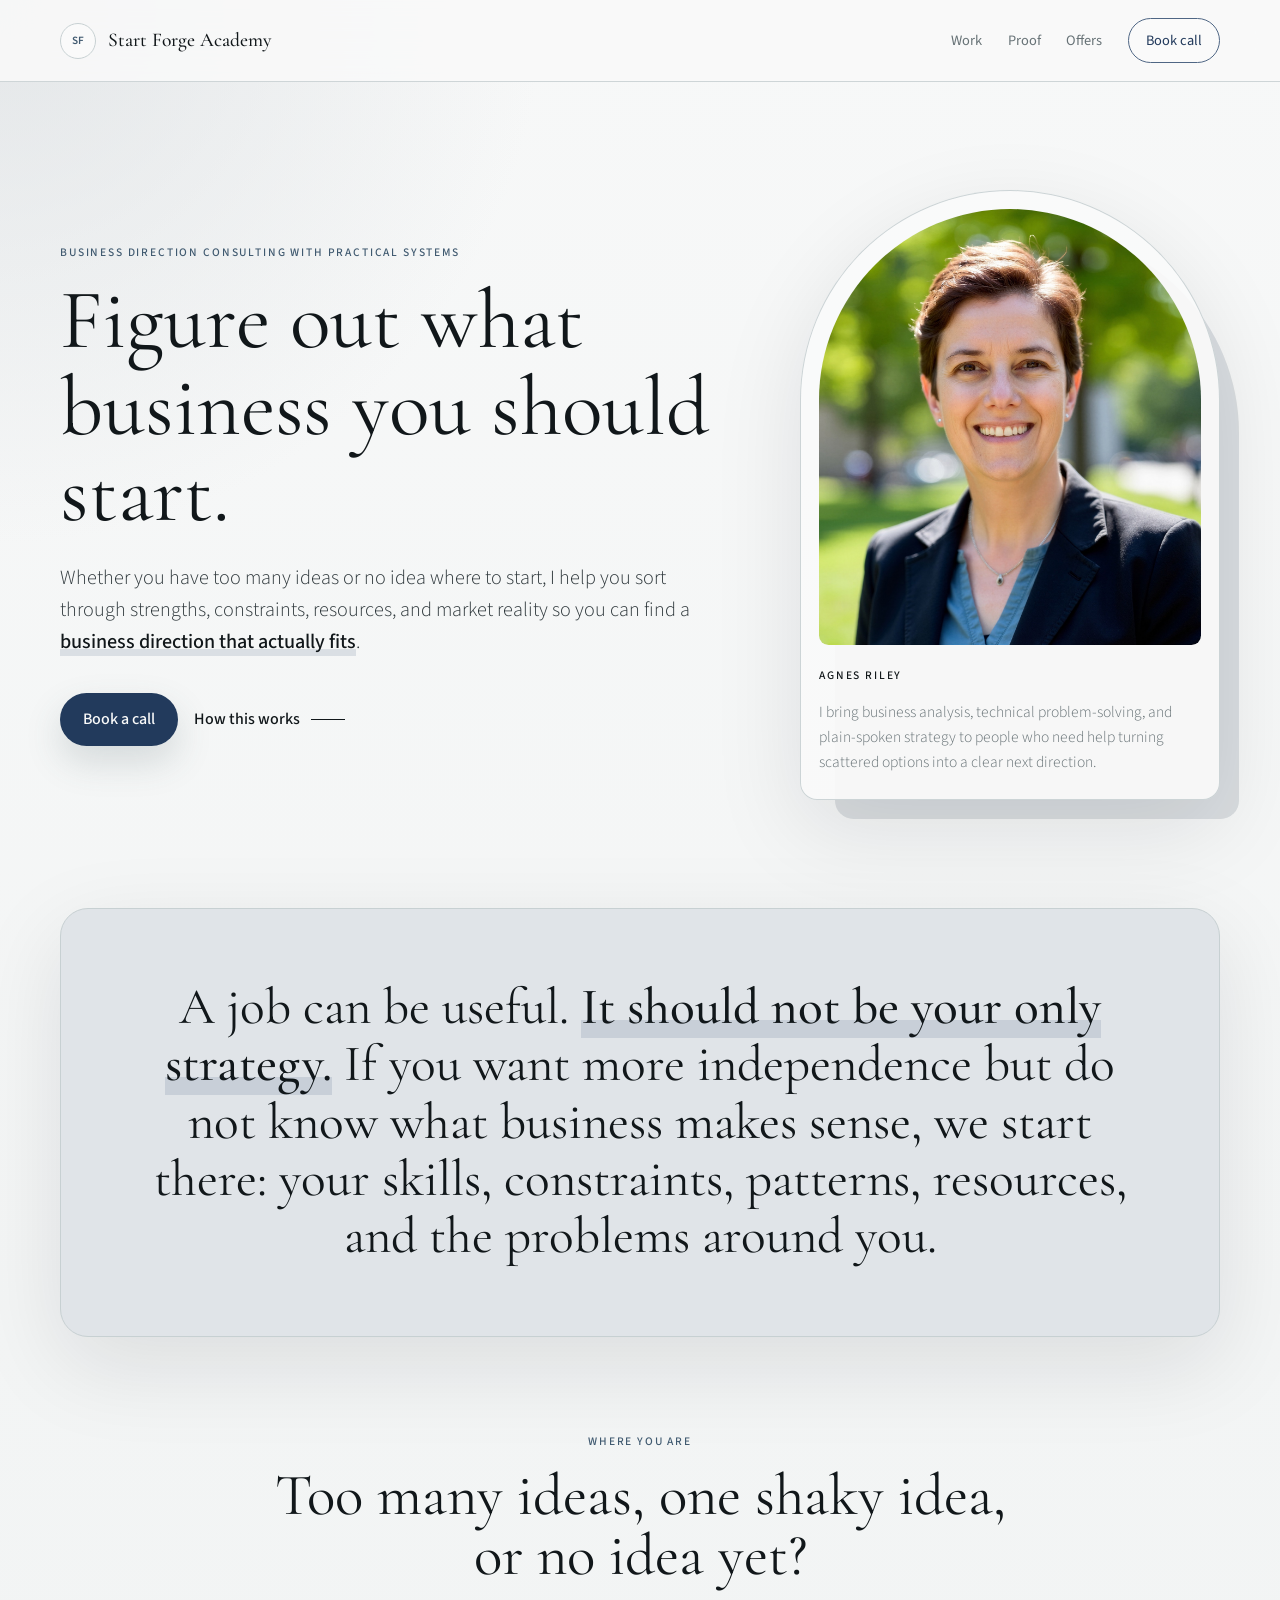
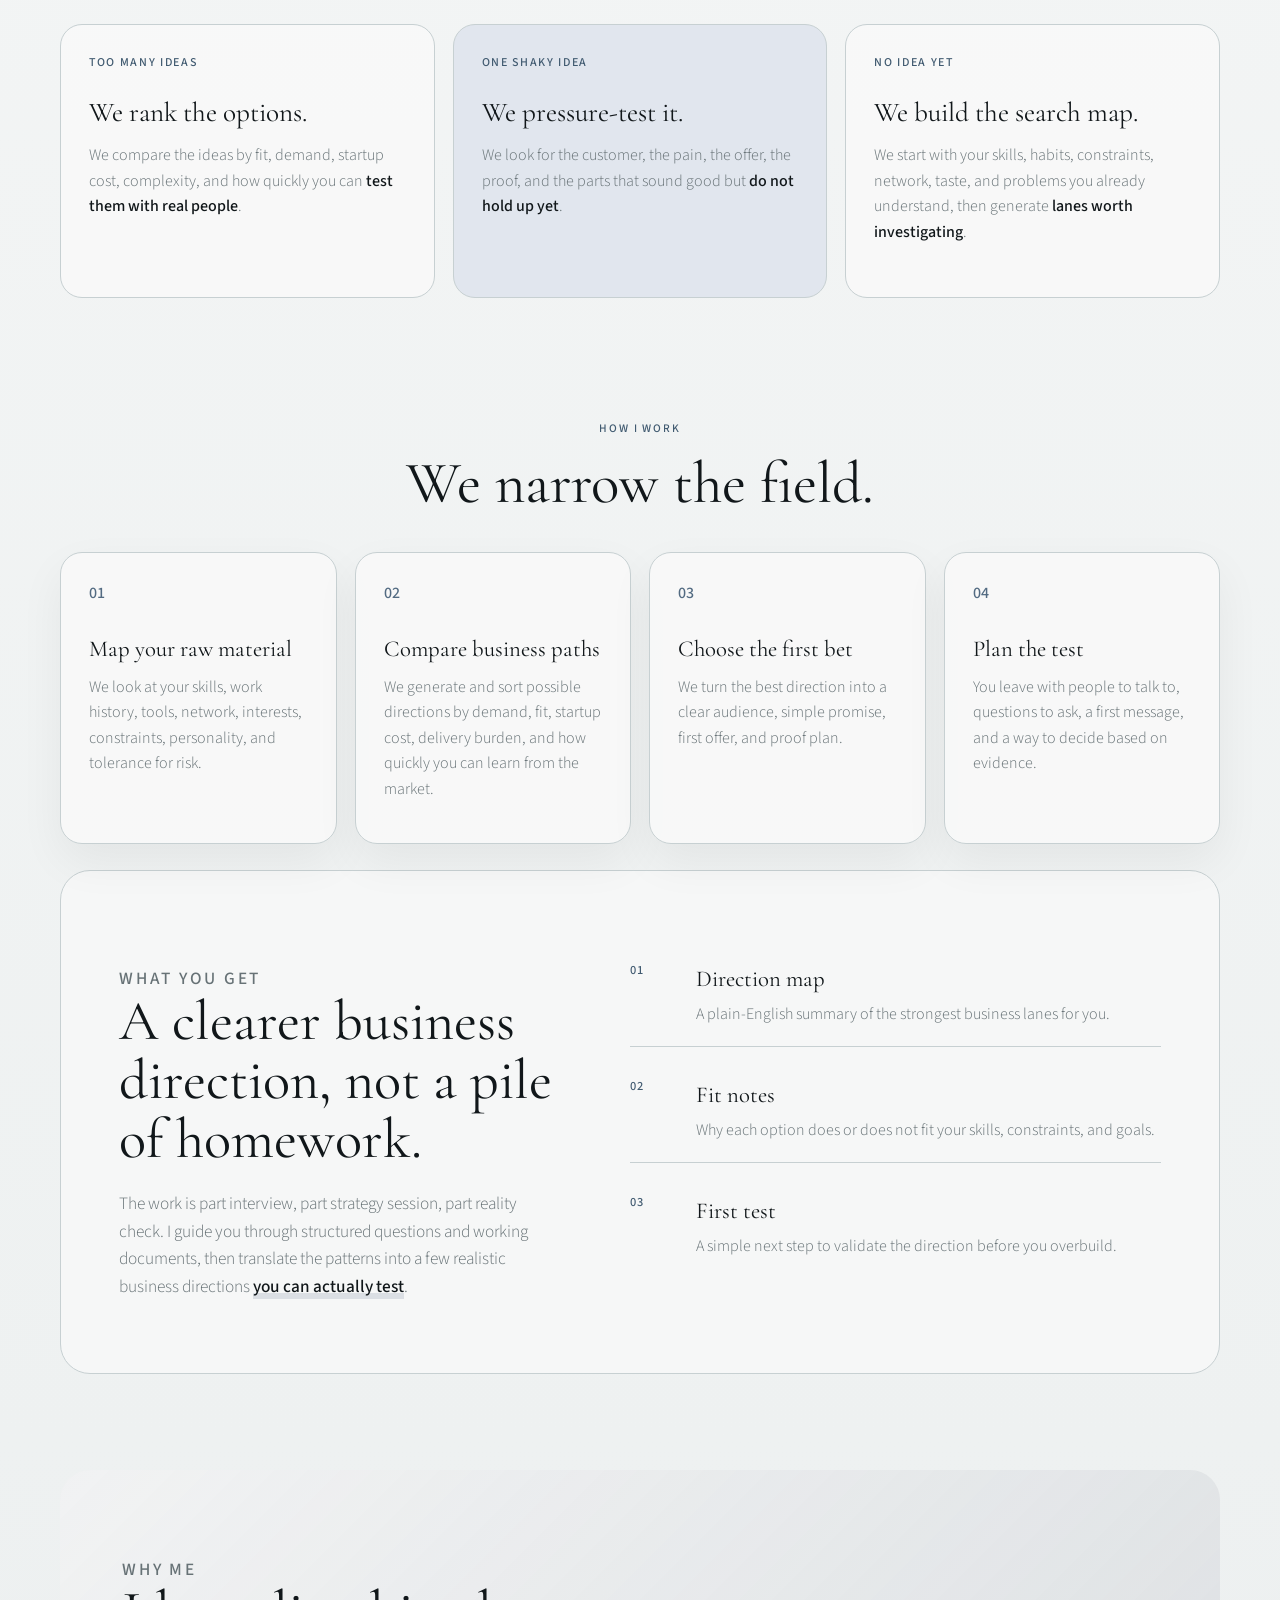
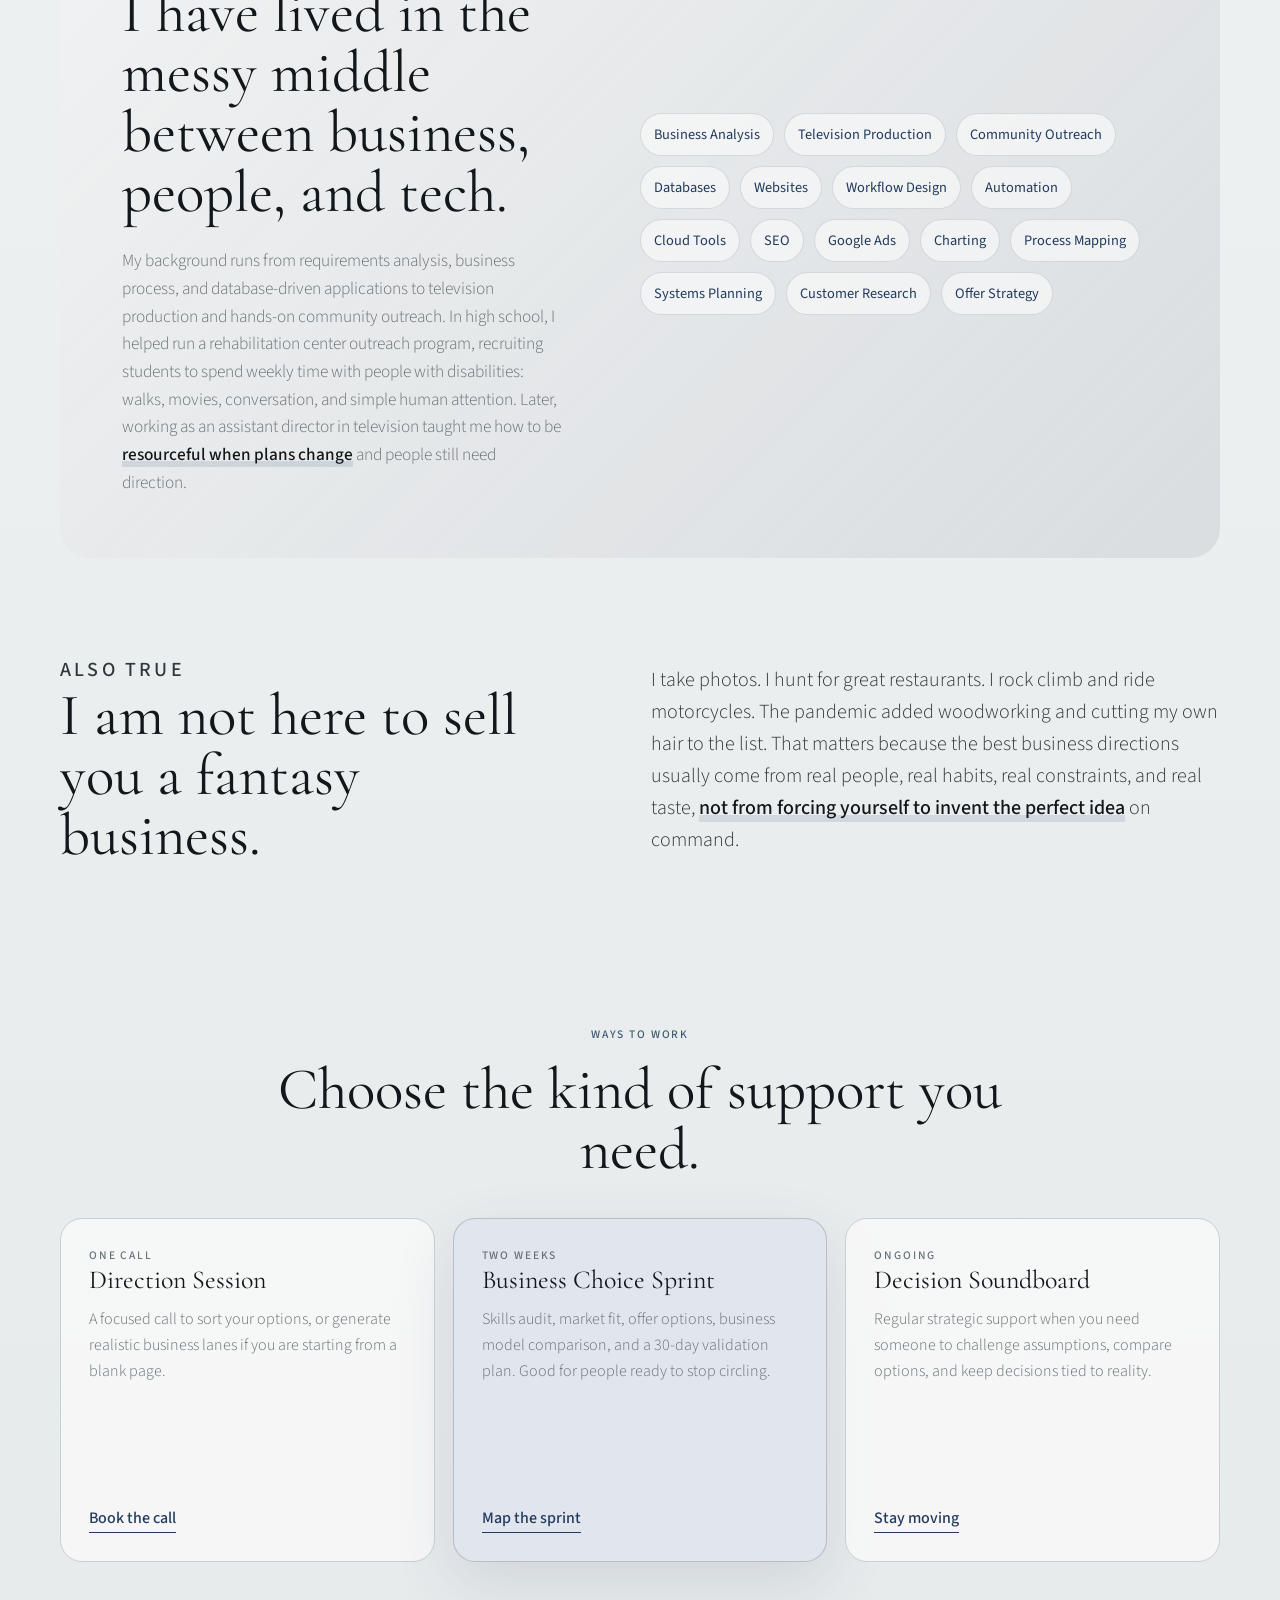
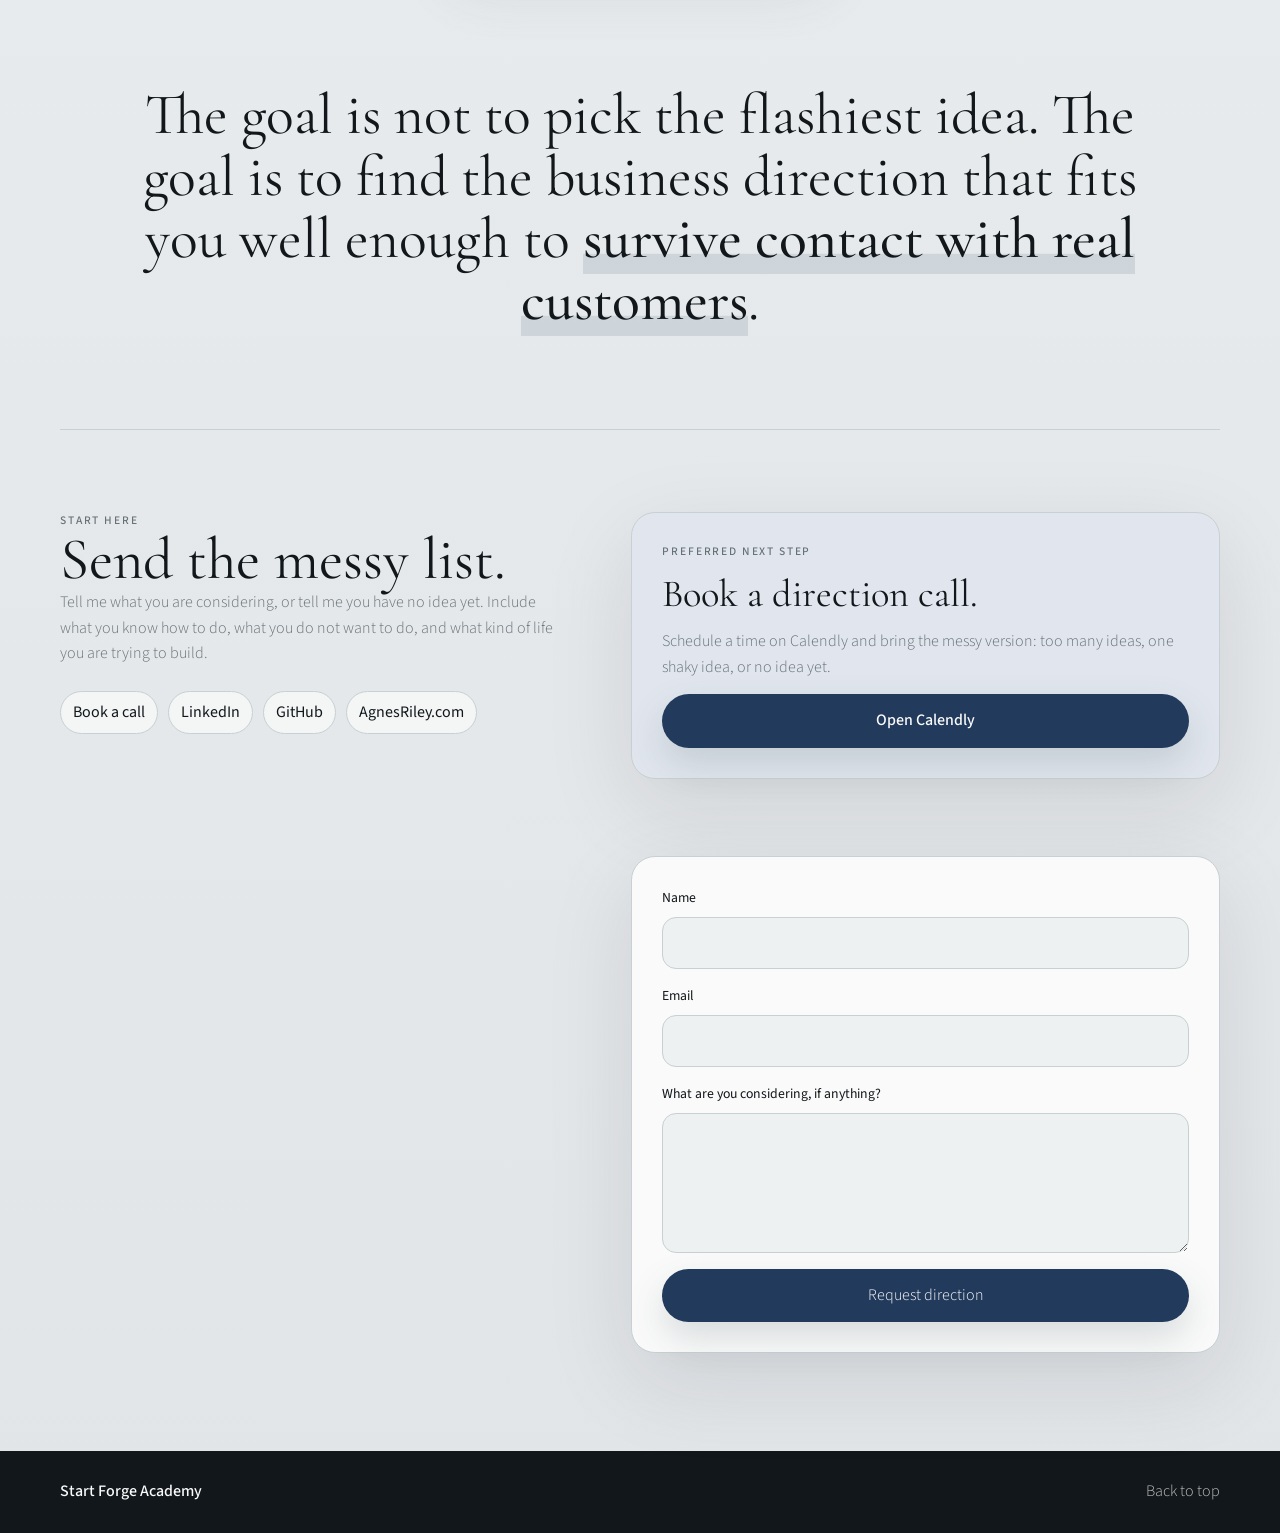
==== index.html @ 7d470a31 "fix: add marketing skill tags" ====
<!doctype html>
<html lang="en">
  <head>
    <meta charset="utf-8">
    <meta name="viewport" content="width=device-width, initial-scale=1">
    <title>Start Forge Academy | Business Direction Consulting</title>
    <meta
      name="description"
      content="Start Forge Academy helps people find or choose a business direction using their skills, resources, personality, and market reality."
    >
    <link rel="preconnect" href="https://fonts.googleapis.com">
    <link rel="preconnect" href="https://fonts.gstatic.com" crossorigin>
    <link
      href="https://fonts.googleapis.com/css2?family=Cormorant+Garamond:wght@400;500&family=Source+Sans+3:wght@300;400;500;600&display=swap"
      rel="stylesheet"
    >
    <link rel="preload" href="assets/agnes-riley.jpg" as="image">
    <link rel="stylesheet" href="styles.css">
  </head>
  <body>
    <header class="site-header" aria-label="Primary navigation">
      <a class="brand" href="#top" aria-label="Start Forge Academy home">
        <span class="brand-mark" aria-hidden="true">SF</span>
        <span>Start Forge Academy</span>
      </a>
      <nav class="nav-links" aria-label="Main">
        <a href="#work">Work</a>
        <a href="#proof">Proof</a>
        <a href="#offers">Offers</a>
        <a class="nav-cta" href="https://calendly.com/agnesriley" target="_blank" rel="noopener">Book call</a>
      </nav>
    </header>

    <main id="top">
      <section class="hero" aria-labelledby="hero-title">
        <div class="hero-copy">
          <p class="eyebrow">Business direction consulting with practical systems</p>
          <h1 id="hero-title">Figure out what business you should start.</h1>
          <p class="lede">
            Whether you have too many ideas or no idea where to start, I help you sort through
            strengths, constraints, resources, and market reality so you can find a
            <strong>business direction that actually fits</strong>.
          </p>
          <div class="hero-actions" aria-label="Primary actions">
            <a class="button button-primary" href="https://calendly.com/agnesriley" target="_blank" rel="noopener">Book a call</a>
            <a class="text-action" href="#work">How this works</a>
          </div>
        </div>

        <aside class="profile-card" aria-label="About Agnes Riley">
          <img src="assets/agnes-riley.jpg" alt="Agnes Riley">
          <p class="profile-label">Agnes Riley</p>
          <p>
            I bring business analysis, technical problem-solving, and plain-spoken strategy to
            people who need help turning scattered options into a clear next direction.
          </p>
        </aside>
      </section>

      <section class="note-panel" aria-label="Point of view">
        <p>
          A job can be useful. <strong>It should not be your only strategy.</strong> If you want
          more independence but do not know what business makes sense, we start there: your skills,
          constraints, patterns, resources, and the problems around you.
        </p>
      </section>

      <section class="paths" aria-labelledby="paths-title">
        <div class="section-heading">
          <p class="section-kicker">Where you are</p>
          <h2 id="paths-title">Too many ideas, one shaky idea, or no idea yet?</h2>
        </div>
        <div class="path-grid">
          <article>
            <p class="path-label">Too many ideas</p>
            <h3>We rank the options.</h3>
            <p>
              We compare the ideas by fit, demand, startup cost, complexity, and how quickly you
              can <strong>test them with real people</strong>.
            </p>
          </article>
          <article>
            <p class="path-label">One shaky idea</p>
            <h3>We pressure-test it.</h3>
            <p>
              We look for the customer, the pain, the offer, the proof, and the parts that sound
              good but <strong>do not hold up yet</strong>.
            </p>
          </article>
          <article>
            <p class="path-label">No idea yet</p>
            <h3>We build the search map.</h3>
            <p>
              We start with your skills, habits, constraints, network, taste, and problems you
              already understand, then generate <strong>lanes worth investigating</strong>.
            </p>
          </article>
        </div>
      </section>

      <section class="work" id="work" aria-labelledby="work-title">
        <div class="section-heading">
          <p class="section-kicker">How I work</p>
          <h2 id="work-title">We narrow the field.</h2>
        </div>
        <div class="work-grid">
          <article>
            <span>01</span>
            <h3>Map your raw material</h3>
            <p>
              We look at your skills, work history, tools, network, interests, constraints,
              personality, and tolerance for risk.
            </p>
          </article>
          <article>
            <span>02</span>
            <h3>Compare business paths</h3>
            <p>
              We generate and sort possible directions by demand, fit, startup cost, delivery
              burden, and how quickly you can learn from the market.
            </p>
          </article>
          <article>
            <span>03</span>
            <h3>Choose the first bet</h3>
            <p>
              We turn the best direction into a clear audience, simple promise, first offer, and
              proof plan.
            </p>
          </article>
          <article>
            <span>04</span>
            <h3>Plan the test</h3>
            <p>
              You leave with people to talk to, questions to ask, a first message, and a way to
              decide based on evidence.
            </p>
          </article>
        </div>
      </section>

      <section class="process" aria-labelledby="process-title">
        <div class="process-copy">
          <p class="section-kicker">What you get</p>
          <h2 id="process-title">A clearer business direction, not a pile of homework.</h2>
          <p>
            The work is part interview, part strategy session, part reality check. I guide you
            through structured questions and working documents, then translate the patterns into a
            few realistic business directions <strong>you can actually test</strong>.
          </p>
        </div>
        <div class="process-list" aria-label="Client deliverables">
          <article>
            <span>01</span>
            <h3>Direction map</h3>
            <p>A plain-English summary of the strongest business lanes for you.</p>
          </article>
          <article>
            <span>02</span>
            <h3>Fit notes</h3>
            <p>Why each option does or does not fit your skills, constraints, and goals.</p>
          </article>
          <article>
            <span>03</span>
            <h3>First test</h3>
            <p>A simple next step to validate the direction before you overbuild.</p>
          </article>
        </div>
      </section>

      <section class="proof" id="proof" aria-labelledby="proof-title">
        <div class="proof-copy">
          <p class="section-kicker">Why me</p>
          <h2 id="proof-title">I have lived in the messy middle between business, people, and tech.</h2>
          <p>
            My background runs from requirements analysis, business process, and database-driven
            applications to television production and hands-on community outreach. In high school,
            I helped run a rehabilitation center outreach program, recruiting students to spend
            weekly time with people with disabilities: walks, movies, conversation, and simple
            human attention. Later, working as an assistant director in television taught me how
            to be <strong>resourceful when plans change</strong> and people still need direction.
          </p>
        </div>
        <div class="toolbox" aria-label="Technical background">
          <span>Business Analysis</span>
          <span>Television Production</span>
          <span>Community Outreach</span>
          <span>Databases</span>
          <span>Websites</span>
          <span>Workflow Design</span>
          <span>Automation</span>
          <span>Cloud Tools</span>
          <span>SEO</span>
          <span>Google Ads</span>
          <span>Charting</span>
          <span>Process Mapping</span>
          <span>Systems Planning</span>
          <span>Customer Research</span>
          <span>Offer Strategy</span>
        </div>
      </section>

      <section class="personal-band" aria-label="Personal details">
        <div>
          <p class="section-kicker">Also true</p>
          <h2>I am not here to sell you a fantasy business.</h2>
        </div>
        <p>
          I take photos. I hunt for great restaurants. I rock climb and ride motorcycles. The
          pandemic added woodworking and cutting my own hair to the list. That matters because the
          best business directions usually come from real people, real habits, real constraints,
          and real taste, <strong>not from forcing yourself to invent the perfect idea</strong> on
          command.
        </p>
      </section>

      <section class="offers" id="offers" aria-labelledby="offers-title">
        <div class="section-heading">
          <p class="section-kicker">Ways to work</p>
          <h2 id="offers-title">Choose the kind of support you need.</h2>
        </div>
        <div class="offer-grid">
          <article class="offer-card">
            <p class="offer-label">One call</p>
            <h3>Direction Session</h3>
            <p>
              A focused call to sort your options, or generate realistic business lanes if you are
              starting from a blank page.
            </p>
            <a href="https://calendly.com/agnesriley" target="_blank" rel="noopener">Book the call</a>
          </article>
          <article class="offer-card featured-offer">
            <p class="offer-label">Two weeks</p>
            <h3>Business Choice Sprint</h3>
            <p>
              Skills audit, market fit, offer options, business model comparison, and a 30-day
              validation plan. Good for people ready to stop circling.
            </p>
            <a href="https://calendly.com/agnesriley" target="_blank" rel="noopener">Map the sprint</a>
          </article>
          <article class="offer-card">
            <p class="offer-label">Ongoing</p>
            <h3>Decision Soundboard</h3>
            <p>
              Regular strategic support when you need someone to challenge assumptions, compare
              options, and keep decisions tied to reality.
            </p>
            <a href="https://calendly.com/agnesriley" target="_blank" rel="noopener">Stay moving</a>
          </article>
        </div>
      </section>

      <section class="quote-panel" aria-label="Brand statement">
        <p>
          The goal is not to pick the flashiest idea. The goal is to find the business direction
          that fits you well enough to <strong>survive contact with real customers</strong>.
        </p>
      </section>

      <section class="contact" id="contact" aria-labelledby="contact-title">
        <div class="contact-copy">
          <p class="section-kicker">Start here</p>
          <h2 id="contact-title">Send the messy list.</h2>
          <p>
            Tell me what you are considering, or tell me you have no idea yet. Include what you
            know how to do, what you do not want to do, and what kind of life you are trying to
            build.
          </p>
          <div class="social-links" aria-label="Agnes Riley links">
            <a href="https://calendly.com/agnesriley" target="_blank" rel="noopener">Book a call</a>
            <a href="https://www.linkedin.com/in/agnesriley/">LinkedIn</a>
            <a href="https://github.com/ariley">GitHub</a>
            <a href="https://agnesriley.com/">AgnesRiley.com</a>
          </div>
        </div>
        <div class="booking-panel">
          <p class="booking-label">Preferred next step</p>
          <h3>Book a direction call.</h3>
          <p>
            Schedule a time on Calendly and bring the messy version: too many ideas, one shaky
            idea, or no idea yet.
          </p>
          <a class="button button-primary" href="https://calendly.com/agnesriley" target="_blank" rel="noopener">
            Open Calendly
          </a>
        </div>
        <form class="contact-form" action="mailto:hello@example.com" method="post" enctype="text/plain">
          <label>
            Name
            <input name="name" autocomplete="name" required>
          </label>
          <label>
            Email
            <input name="email" type="email" autocomplete="email" required>
          </label>
          <label>
            What are you considering, if anything?
            <textarea name="idea" rows="5" required></textarea>
          </label>
          <button class="button button-primary" type="submit">Request direction</button>
        </form>
      </section>
    </main>

    <footer class="site-footer">
      <p>Start Forge Academy</p>
      <a href="#top">Back to top</a>
    </footer>
  </body>
</html>
---- styles.css ----
:root {
  --ink: #11171a;
  --text: #2f383c;
  --muted: #677276;
  --paper: #eef1f1;
  --paper-deep: #d9dde0;
  --white: #fafafa;
  --line: #c7d0d2;
  --accent: #4f6684;
  --accent-dark: #223a5c;
  --rose: #536b82;
  --clay: #405a70;
  --sand: #e3e5e7;
  --max: 1160px;
  --shadow: 0 28px 90px rgba(17, 23, 26, 0.1);
}

* {
  box-sizing: border-box;
}

html {
  scroll-behavior: smooth;
}

body {
  margin: 0;
  color: var(--text);
  background:
    radial-gradient(circle at top left, rgba(217, 221, 224, 0.65), transparent 34rem),
    linear-gradient(180deg, #f7f8f8 0%, var(--paper) 48%, #e2e5e8 100%);
  font-family:
    "Source Sans 3", ui-sans-serif, system-ui, -apple-system, BlinkMacSystemFont, "Segoe UI",
    sans-serif;
  font-weight: 300;
  line-height: 1.6;
}

img {
  display: block;
  max-width: 100%;
}

a {
  color: inherit;
  text-decoration: none;
}

strong {
  color: var(--ink);
  font-weight: 500;
}

.lede strong,
.note-panel strong,
.quote-panel strong,
.process-copy strong,
.proof-copy strong,
.personal-band strong,
.contact-copy strong {
  box-shadow: inset 0 -0.35em 0 rgba(79, 102, 132, 0.16);
}

.site-header {
  position: sticky;
  z-index: 20;
  top: 0;
  display: flex;
  align-items: center;
  justify-content: space-between;
  gap: 24px;
  padding: 18px max(22px, calc((100vw - var(--max)) / 2));
  border-bottom: 1px solid rgba(199, 208, 210, 0.86);
  background: rgba(250, 250, 250, 0.86);
  backdrop-filter: blur(18px);
}

.brand,
.nav-links {
  display: flex;
  align-items: center;
}

.brand {
  gap: 12px;
  color: var(--ink);
  font-family: "Cormorant Garamond", Georgia, "Times New Roman", serif;
  font-size: 1.22rem;
  font-weight: 500;
  letter-spacing: 0;
  white-space: nowrap;
}

.brand-mark {
  display: inline-grid;
  width: 36px;
  height: 36px;
  place-items: center;
  border: 1px solid var(--line);
  border-radius: 50%;
  background: var(--white);
  color: var(--clay);
  font-family: "Source Sans 3", ui-sans-serif, system-ui, sans-serif;
  font-size: 0.7rem;
  font-weight: 600;
}

.nav-links {
  gap: clamp(14px, 2vw, 30px);
  color: var(--muted);
  font-size: 0.9rem;
  font-weight: 400;
}

.nav-links a:hover,
.nav-links a:focus-visible {
  color: var(--ink);
}

.nav-cta {
  min-width: 78px;
  padding: 10px 17px;
  border: 1px solid var(--accent);
  border-radius: 999px;
  color: var(--accent-dark);
  background: rgba(250, 250, 250, 0.78);
  text-align: center;
}

.hero,
.note-panel,
.paths,
.work,
.process,
.proof,
.personal-band,
.offers,
.quote-panel,
.contact {
  width: min(var(--max), calc(100% - 40px));
  margin-inline: auto;
}

.hero {
  display: grid;
  grid-template-columns: minmax(0, 1fr) minmax(300px, 420px);
  gap: clamp(40px, 7vw, 98px);
  align-items: center;
  min-height: calc(100svh - 74px);
  padding: clamp(56px, 7vw, 92px) 0;
}

.eyebrow,
.section-kicker,
.offer-label,
.profile-label {
  margin: 0 0 15px;
  color: var(--clay);
  font-size: 0.72rem;
  font-weight: 500;
  letter-spacing: 0.16em;
  text-transform: uppercase;
}

.hero h1,
.section-heading h2,
.proof-copy h2,
.personal-band h2,
.contact-copy h2 {
  margin: 0;
  color: var(--ink);
  font-family: "Cormorant Garamond", Georgia, "Times New Roman", serif;
  font-weight: 400;
  letter-spacing: 0;
  line-height: 1.02;
}

.hero h1 {
  max-width: 780px;
  font-size: clamp(3.4rem, 6.6vw, 6.45rem);
}

.lede {
  max-width: 660px;
  margin: 26px 0 0;
  color: var(--text);
  font-size: clamp(1.08rem, 1.65vw, 1.26rem);
}

.hero-actions {
  display: flex;
  flex-wrap: wrap;
  gap: 16px;
  align-items: center;
  margin-top: 34px;
}

.button {
  display: inline-flex;
  min-height: 50px;
  align-items: center;
  justify-content: center;
  border: 1px solid transparent;
  border-radius: 999px;
  padding: 13px 22px;
  font-weight: 500;
  text-align: center;
  transition:
    transform 150ms ease,
    background 150ms ease,
    border-color 150ms ease;
}

.button:hover,
.button:focus-visible {
  transform: translateY(-2px);
}

.button-primary {
  color: var(--white);
  background: var(--accent-dark);
  box-shadow: 0 16px 36px rgba(68, 88, 93, 0.18);
}

.button-primary:hover,
.button-primary:focus-visible {
  background: #192f4d;
}

.text-action {
  display: inline-flex;
  align-items: center;
  gap: 11px;
  color: var(--ink);
  font-weight: 500;
}

.text-action::after {
  width: 34px;
  height: 1px;
  background: currentColor;
  content: "";
  transition: width 150ms ease;
}

.text-action:hover::after,
.text-action:focus-visible::after {
  width: 46px;
}

.profile-card {
  position: relative;
  padding: 18px 18px 24px;
  border: 1px solid rgba(199, 208, 210, 0.9);
  border-radius: 220px 220px 18px 18px;
  background: rgba(250, 250, 250, 0.9);
  box-shadow: var(--shadow);
}

.profile-card::before {
  position: absolute;
  z-index: -1;
  content: "";
  inset: 40px -20px -20px 34px;
  border-radius: 220px 220px 20px 20px;
  background: var(--paper-deep);
}

.profile-card img {
  width: 100%;
  aspect-ratio: 1 / 1.14;
  border-radius: 200px 200px 10px 10px;
  object-fit: cover;
}

.profile-card p:last-child {
  margin: 0;
  color: var(--muted);
  font-size: 0.97rem;
}

.profile-label {
  margin-top: 22px;
  color: var(--ink);
}

.note-panel {
  padding: clamp(34px, 6vw, 70px);
  border: 1px solid var(--line);
  border-radius: 28px;
  background: #e0e4e8;
  box-shadow: var(--shadow);
}

.note-panel p {
  max-width: 980px;
  margin: 0 auto;
  color: var(--ink);
  font-family: "Cormorant Garamond", Georgia, "Times New Roman", serif;
  font-size: clamp(1.75rem, 4vw, 3.45rem);
  font-weight: 400;
  line-height: 1.12;
  text-align: center;
}

.paths,
.work,
.offers {
  padding: 96px 0 26px;
}

.section-heading {
  max-width: 740px;
  margin: 0 auto 38px;
  text-align: center;
}

.section-heading h2,
.proof-copy h2,
.personal-band h2,
.contact-copy h2 {
  font-size: clamp(2.25rem, 4.6vw, 4.15rem);
}

.path-grid,
.work-grid,
.offer-grid {
  display: grid;
  gap: 18px;
}

.path-grid {
  grid-template-columns: repeat(3, 1fr);
}

.work-grid {
  grid-template-columns: repeat(4, 1fr);
}

.path-grid article,
.work-grid article,
.offer-card {
  min-height: 292px;
  padding: 28px;
  border: 1px solid var(--line);
  border-radius: 22px;
  background: rgba(250, 250, 250, 0.78);
}

.path-grid article {
  min-height: 274px;
}

.path-grid article:nth-child(2) {
  background: #e1e6ee;
}

.path-label {
  margin: 0 0 26px;
  color: var(--clay);
  font-size: 0.75rem;
  font-weight: 500;
  letter-spacing: 0.14em;
  text-transform: uppercase;
}

.path-grid h3 {
  margin: 0 0 14px;
  color: var(--ink);
  font-family: "Cormorant Garamond", Georgia, "Times New Roman", serif;
  font-size: 1.7rem;
  font-weight: 400;
  line-height: 1.12;
}

.path-grid p:last-child {
  margin: 0;
  color: var(--muted);
}

.work-grid article {
  box-shadow: 0 18px 46px rgba(17, 23, 26, 0.055);
}

.work-grid span {
  color: var(--rose);
  font-weight: 500;
}

.work-grid h3,
.offer-card h3 {
  margin: 30px 0 12px;
  color: var(--ink);
  font-family: "Cormorant Garamond", Georgia, "Times New Roman", serif;
  font-size: 1.42rem;
  font-weight: 400;
  line-height: 1.16;
}

.work-grid p,
.offer-card p,
.process-copy p,
.process-list p,
.proof-copy p,
.personal-band p,
.contact-copy p {
  margin: 0;
  color: var(--muted);
}

.process {
  display: grid;
  grid-template-columns: minmax(280px, 0.9fr) minmax(320px, 1.1fr);
  gap: clamp(34px, 6vw, 76px);
  align-items: start;
  padding: 72px clamp(26px, 5vw, 58px);
  border: 1px solid var(--line);
  border-radius: 30px;
  background: rgba(250, 250, 250, 0.7);
}

.process-copy h2 {
  margin: 0;
  color: var(--ink);
  font-family: "Cormorant Garamond", Georgia, "Times New Roman", serif;
  font-size: clamp(2.25rem, 4.4vw, 4rem);
  font-weight: 400;
  line-height: 1.04;
}

.process-copy p {
  margin-top: 22px;
  font-size: 1.08rem;
}

.process-list {
  display: grid;
  gap: 12px;
}

.process-list article {
  display: grid;
  grid-template-columns: 44px minmax(0, 1fr);
  column-gap: 22px;
  padding: 18px 0;
  border-bottom: 1px solid var(--line);
}

.process-list article:last-child {
  border-bottom: 0;
}

.process-list span {
  grid-row: 1 / span 2;
  color: var(--clay);
  font-size: 0.78rem;
  font-weight: 500;
  letter-spacing: 0.14em;
}

.process-list h3 {
  grid-column: 2;
  margin: 0 0 5px;
  color: var(--ink);
  font-family: "Cormorant Garamond", Georgia, "Times New Roman", serif;
  font-size: 1.42rem;
  font-weight: 400;
}

.process-list p {
  grid-column: 2;
  max-width: 36rem;
}

.proof {
  display: grid;
  grid-template-columns: minmax(0, 0.92fr) minmax(320px, 1.08fr);
  gap: clamp(34px, 6vw, 76px);
  align-items: center;
  margin-top: 96px;
  padding: clamp(36px, 5vw, 62px);
  border-radius: 30px;
  background:
    linear-gradient(135deg, rgba(250, 250, 250, 0.74), rgba(217, 221, 224, 0.96)),
    var(--paper-deep);
}

.proof-copy p {
  margin-top: 24px;
  font-size: 1.08rem;
}

.toolbox {
  display: flex;
  flex-wrap: wrap;
  gap: 10px;
}

.toolbox span {
  padding: 9px 13px;
  border: 1px solid rgba(49, 79, 90, 0.16);
  border-radius: 999px;
  background: rgba(250, 250, 250, 0.68);
  color: var(--accent-dark);
  font-size: 0.9rem;
  font-weight: 400;
}

.personal-band {
  display: grid;
  grid-template-columns: minmax(260px, 0.95fr) minmax(320px, 1.05fr);
  gap: clamp(30px, 6vw, 78px);
  align-items: center;
  padding: 96px 0 64px;
}

.personal-band p {
  color: var(--text);
  font-size: clamp(1.05rem, 1.9vw, 1.25rem);
}

.offer-grid {
  grid-template-columns: repeat(3, 1fr);
}

.offer-card {
  display: flex;
  min-height: 344px;
  flex-direction: column;
}

.featured-offer {
  border-color: rgba(68, 88, 93, 0.28);
  background: #e1e6ee;
  box-shadow: 0 22px 62px rgba(38, 63, 90, 0.12);
}

.offer-card h3 {
  margin-top: 0;
  font-size: 1.62rem;
}

.offer-card a {
  width: fit-content;
  margin-top: auto;
  color: var(--accent-dark);
  font-weight: 500;
  border-bottom: 1px solid currentColor;
}

.quote-panel {
  padding: 96px 0;
}

.quote-panel p {
  max-width: 1000px;
  margin: 0 auto;
  color: var(--ink);
  font-family: "Cormorant Garamond", Georgia, "Times New Roman", serif;
  font-size: clamp(2rem, 4.5vw, 4.2rem);
  font-weight: 400;
  line-height: 1.08;
  text-align: center;
}

.contact {
  display: grid;
  grid-template-columns: minmax(280px, 0.84fr) minmax(320px, 1fr);
  gap: clamp(30px, 6vw, 86px);
  align-items: start;
  padding: 82px 0 98px;
  border-top: 1px solid var(--line);
}

.social-links {
  display: flex;
  flex-wrap: wrap;
  gap: 10px;
  margin-top: 24px;
}

.social-links a {
  padding: 8px 12px;
  border: 1px solid var(--line);
  border-radius: 999px;
  background: rgba(250, 250, 250, 0.74);
  color: var(--ink);
  font-weight: 400;
}

.booking-panel {
  display: grid;
  gap: 14px;
  padding: 30px;
  border: 1px solid var(--line);
  border-radius: 24px;
  background: #e1e6ee;
  box-shadow: var(--shadow);
}

.booking-label {
  margin: 0;
  color: var(--clay);
  font-size: 0.72rem;
  font-weight: 500;
  letter-spacing: 0.16em;
  text-transform: uppercase;
}

.booking-panel h3 {
  margin: 0;
  color: var(--ink);
  font-family: "Cormorant Garamond", Georgia, "Times New Roman", serif;
  font-size: clamp(2rem, 3vw, 2.8rem);
  font-weight: 400;
  line-height: 1.04;
}

.booking-panel p {
  margin: 0;
  color: var(--muted);
}

.contact-form {
  display: grid;
  grid-column: 2;
  gap: 16px;
  padding: 30px;
  border: 1px solid var(--line);
  border-radius: 24px;
  background: var(--white);
  box-shadow: var(--shadow);
}

.contact-form label {
  display: grid;
  gap: 8px;
  color: var(--ink);
  font-size: 0.86rem;
  font-weight: 400;
}

.contact-form input,
.contact-form textarea {
  width: 100%;
  border: 1px solid var(--line);
  border-radius: 14px;
  padding: 14px 15px;
  color: var(--ink);
  background: #eef1f1;
  font: inherit;
}

.contact-form textarea {
  resize: vertical;
}

.contact-form input:focus,
.contact-form textarea:focus {
  outline: 3px solid rgba(68, 88, 93, 0.2);
  border-color: var(--accent);
}

.contact-form .button {
  width: 100%;
  cursor: pointer;
  font: inherit;
}

.site-footer {
  display: flex;
  align-items: center;
  justify-content: space-between;
  gap: 20px;
  padding: 28px max(22px, calc((100vw - var(--max)) / 2));
  color: var(--white);
  background: var(--ink);
}

.site-footer p {
  margin: 0;
  font-weight: 500;
}

.site-footer a {
  color: rgba(255, 250, 246, 0.74);
}

@media (max-width: 920px) {
  .site-header {
    align-items: flex-start;
  }

  .nav-links {
    justify-content: flex-end;
    flex-wrap: wrap;
  }

  .hero,
  .process,
  .proof,
  .personal-band,
  .contact {
    grid-template-columns: 1fr;
  }

  .profile-card {
    max-width: 440px;
  }

  .path-grid,
  .work-grid,
  .offer-grid {
    grid-template-columns: 1fr 1fr;
  }
}

@media (max-width: 640px) {
  .site-header {
    padding: 14px 18px;
  }

  .brand {
    font-size: 1rem;
  }

  .brand-mark {
    width: 34px;
    height: 34px;
  }

  .nav-links a:not(.nav-cta) {
    display: none;
  }

  .hero {
    min-height: auto;
    padding-top: 50px;
  }

  .hero h1 {
    font-size: clamp(3rem, 14.5vw, 4.2rem);
  }

  .hero-actions,
  .button,
  .text-action {
    width: 100%;
  }

  .text-action {
    justify-content: center;
    min-height: 44px;
  }

  .paths,
  .work,
  .offers,
  .quote-panel,
  .contact {
    padding-block: 60px;
  }

  .path-grid,
  .work-grid,
  .offer-grid {
    grid-template-columns: 1fr;
  }

  .proof {
    margin-top: 58px;
  }

  .process {
    padding: 34px 24px;
  }

  .process-list article {
    grid-template-columns: 1fr;
    row-gap: 6px;
  }

  .contact-form {
    grid-column: auto;
  }

  .process-list span,
  .process-list h3,
  .process-list p {
    grid-column: 1;
  }

  .path-grid article,
  .work-grid article,
  .offer-card {
    min-height: auto;
  }

  .site-footer {
    align-items: flex-start;
    flex-direction: column;
  }
}
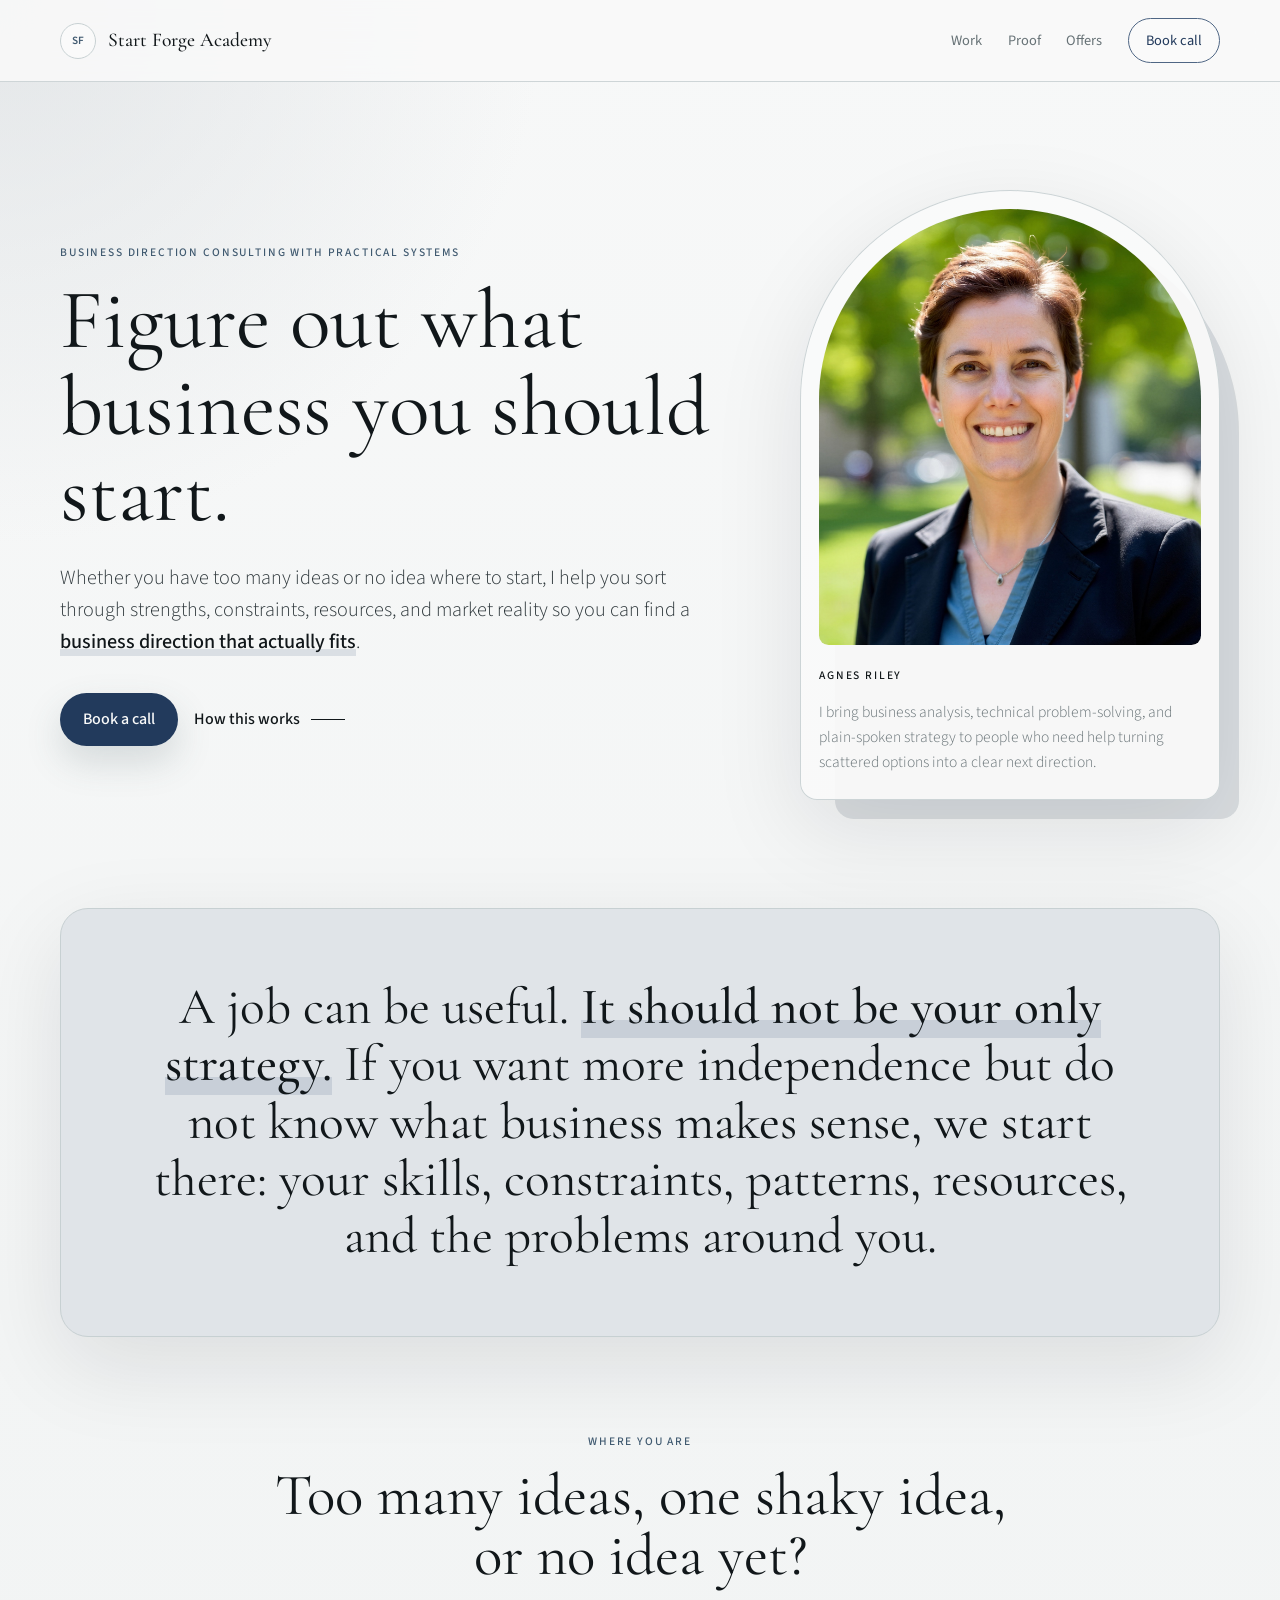
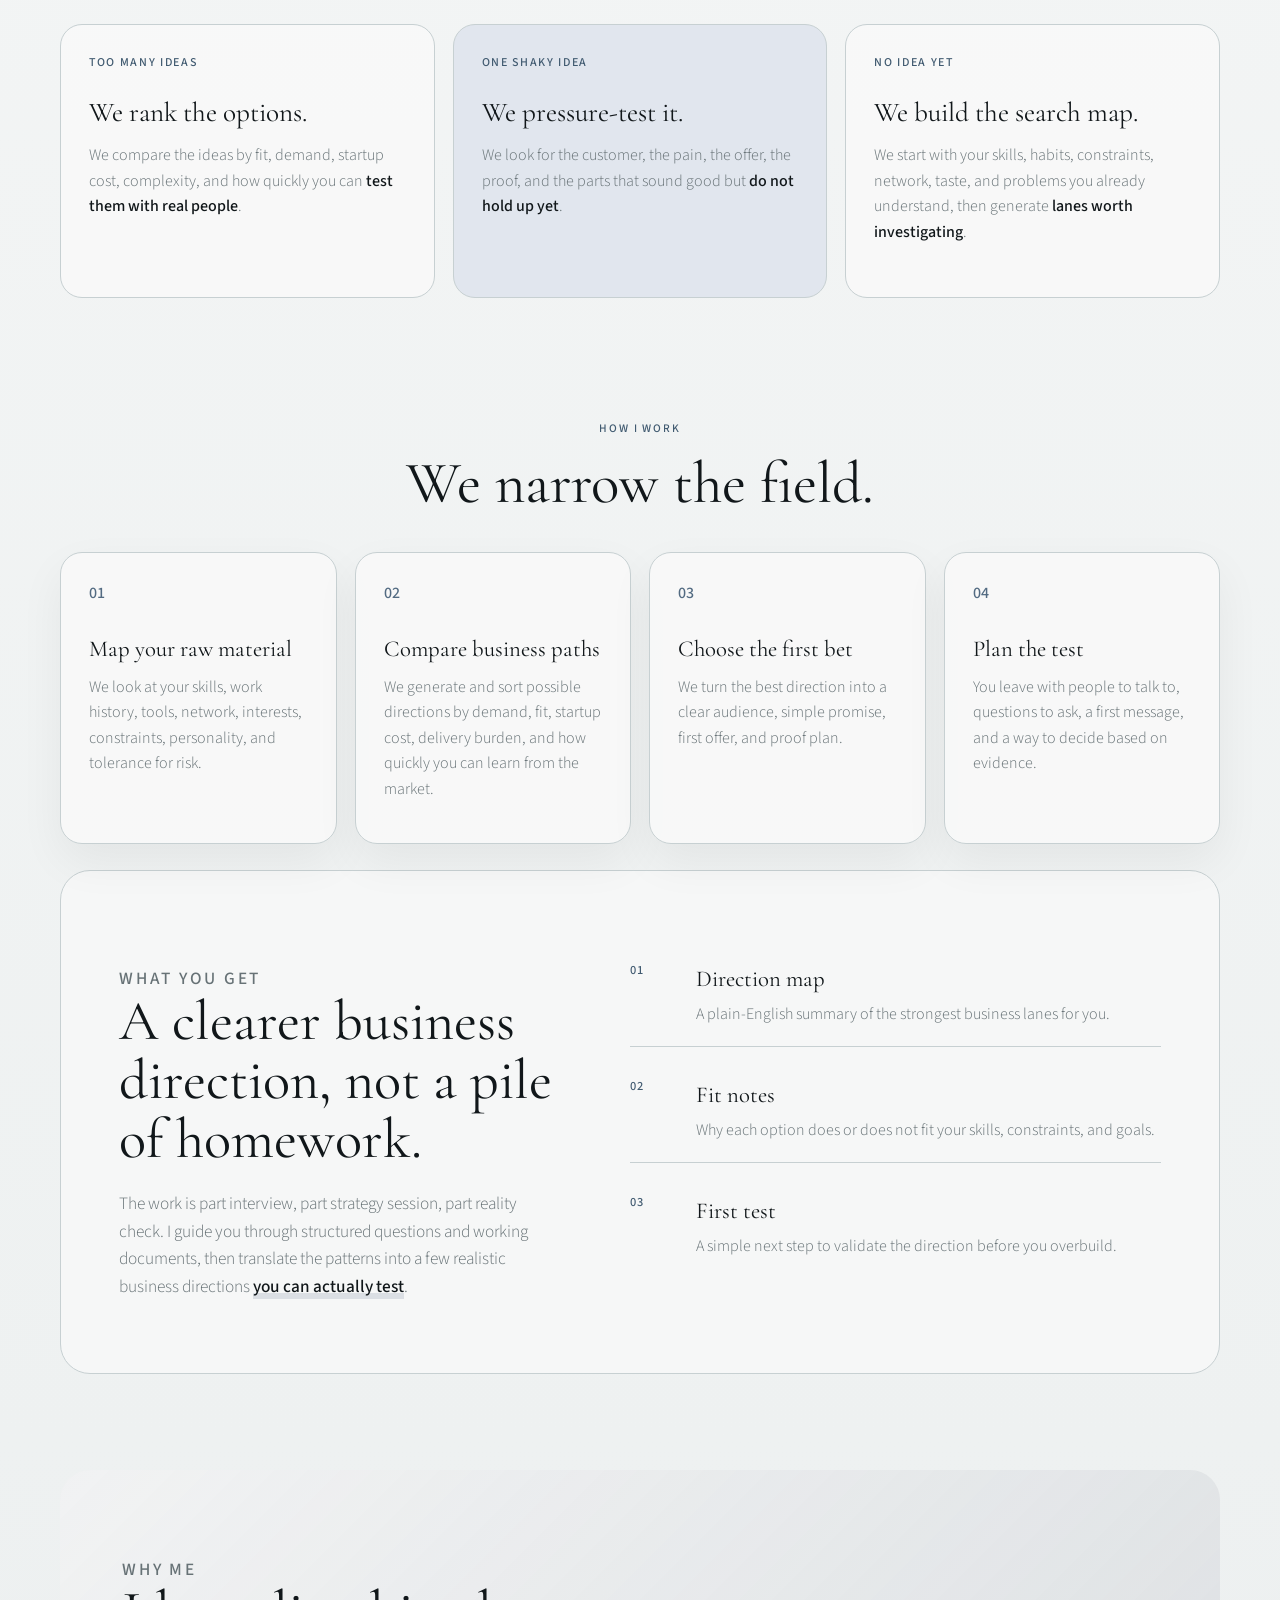
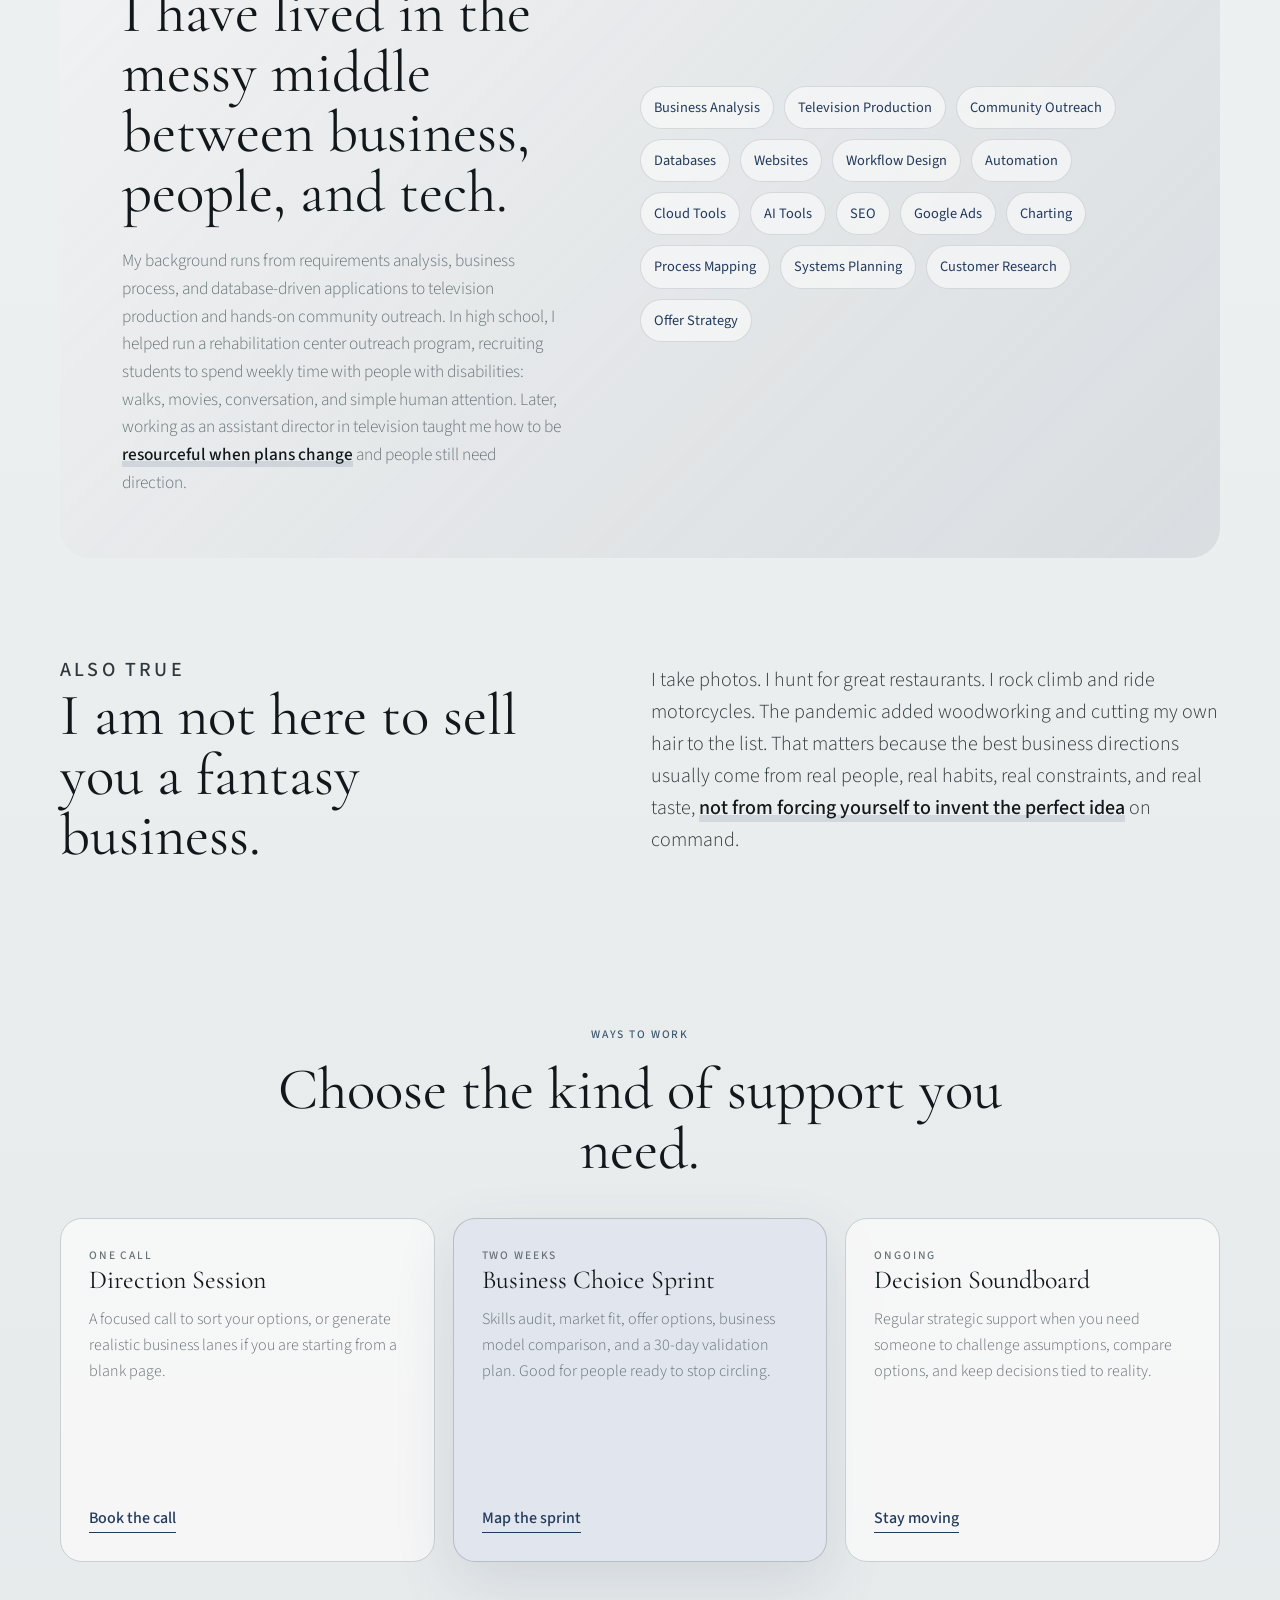
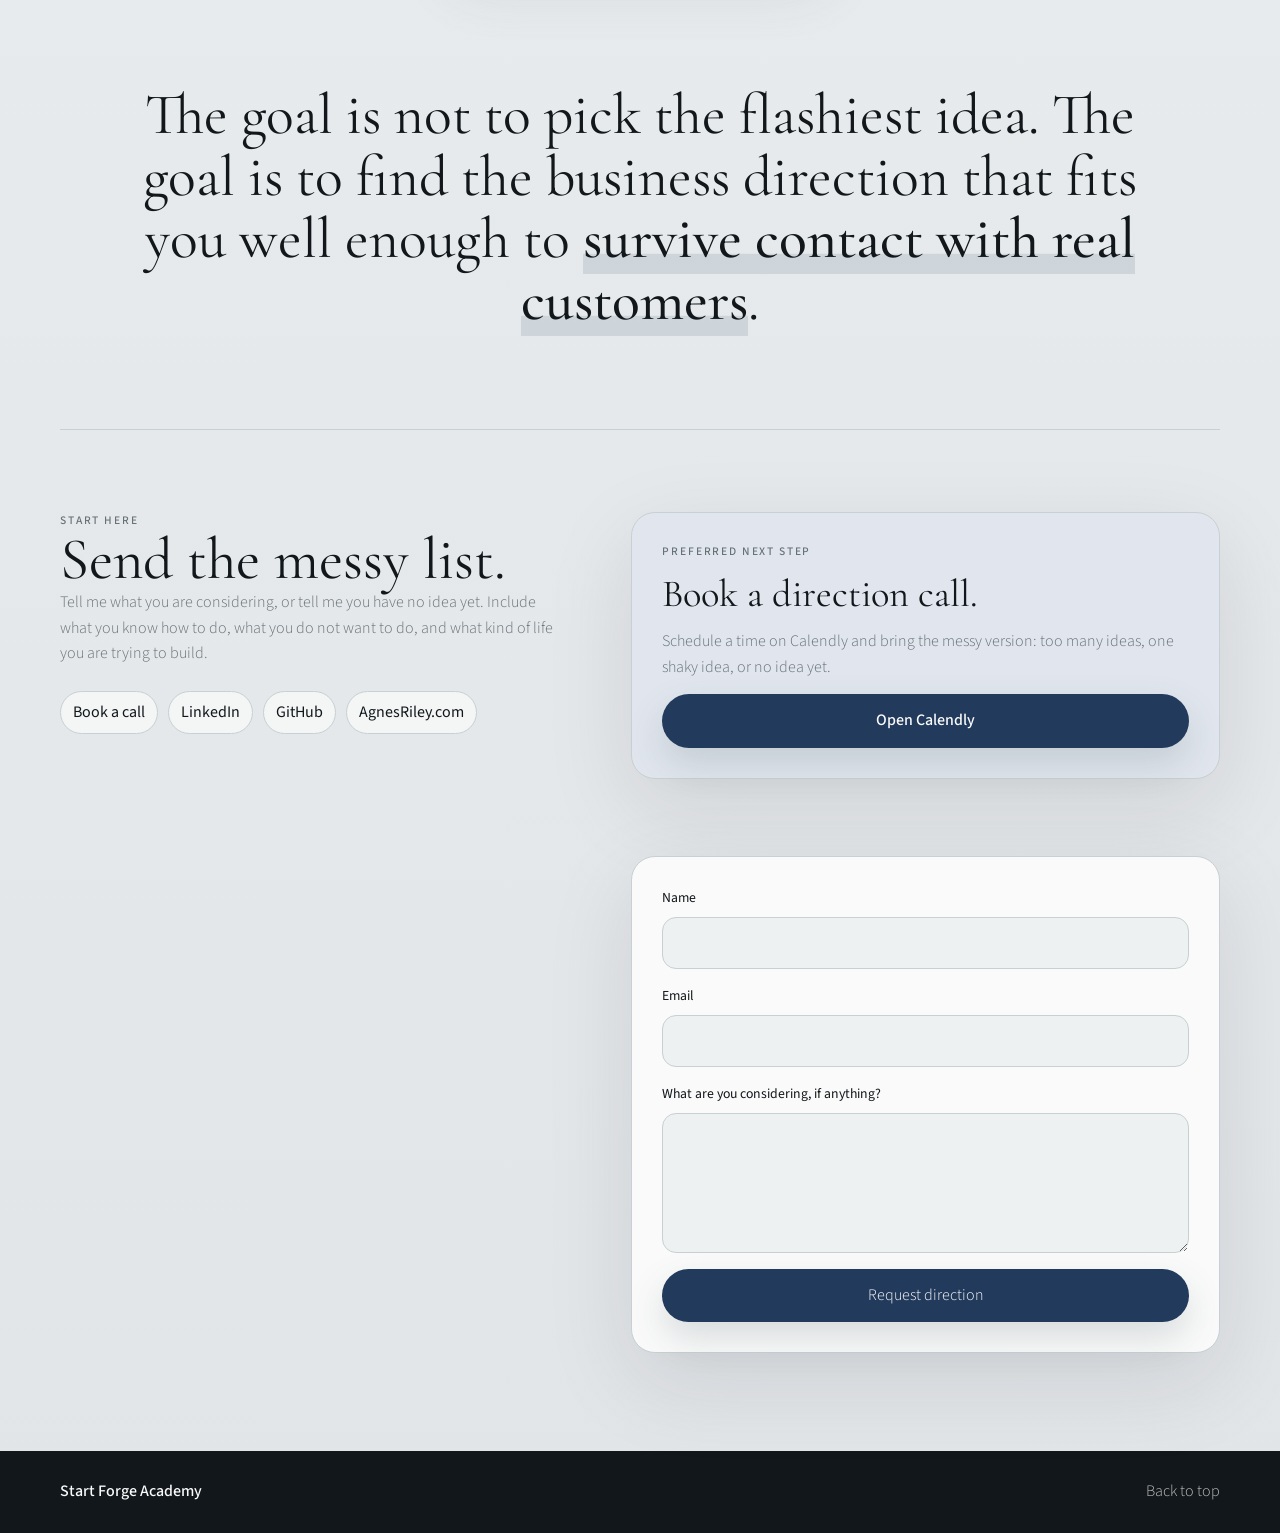
==== commit 94187767: "fix: add ai tools tag" ====
--- a/index.html
+++ b/index.html
@@ -190,6 +190,7 @@
           <span>Workflow Design</span>
           <span>Automation</span>
           <span>Cloud Tools</span>
+          <span>AI Tools</span>
           <span>SEO</span>
           <span>Google Ads</span>
           <span>Charting</span>
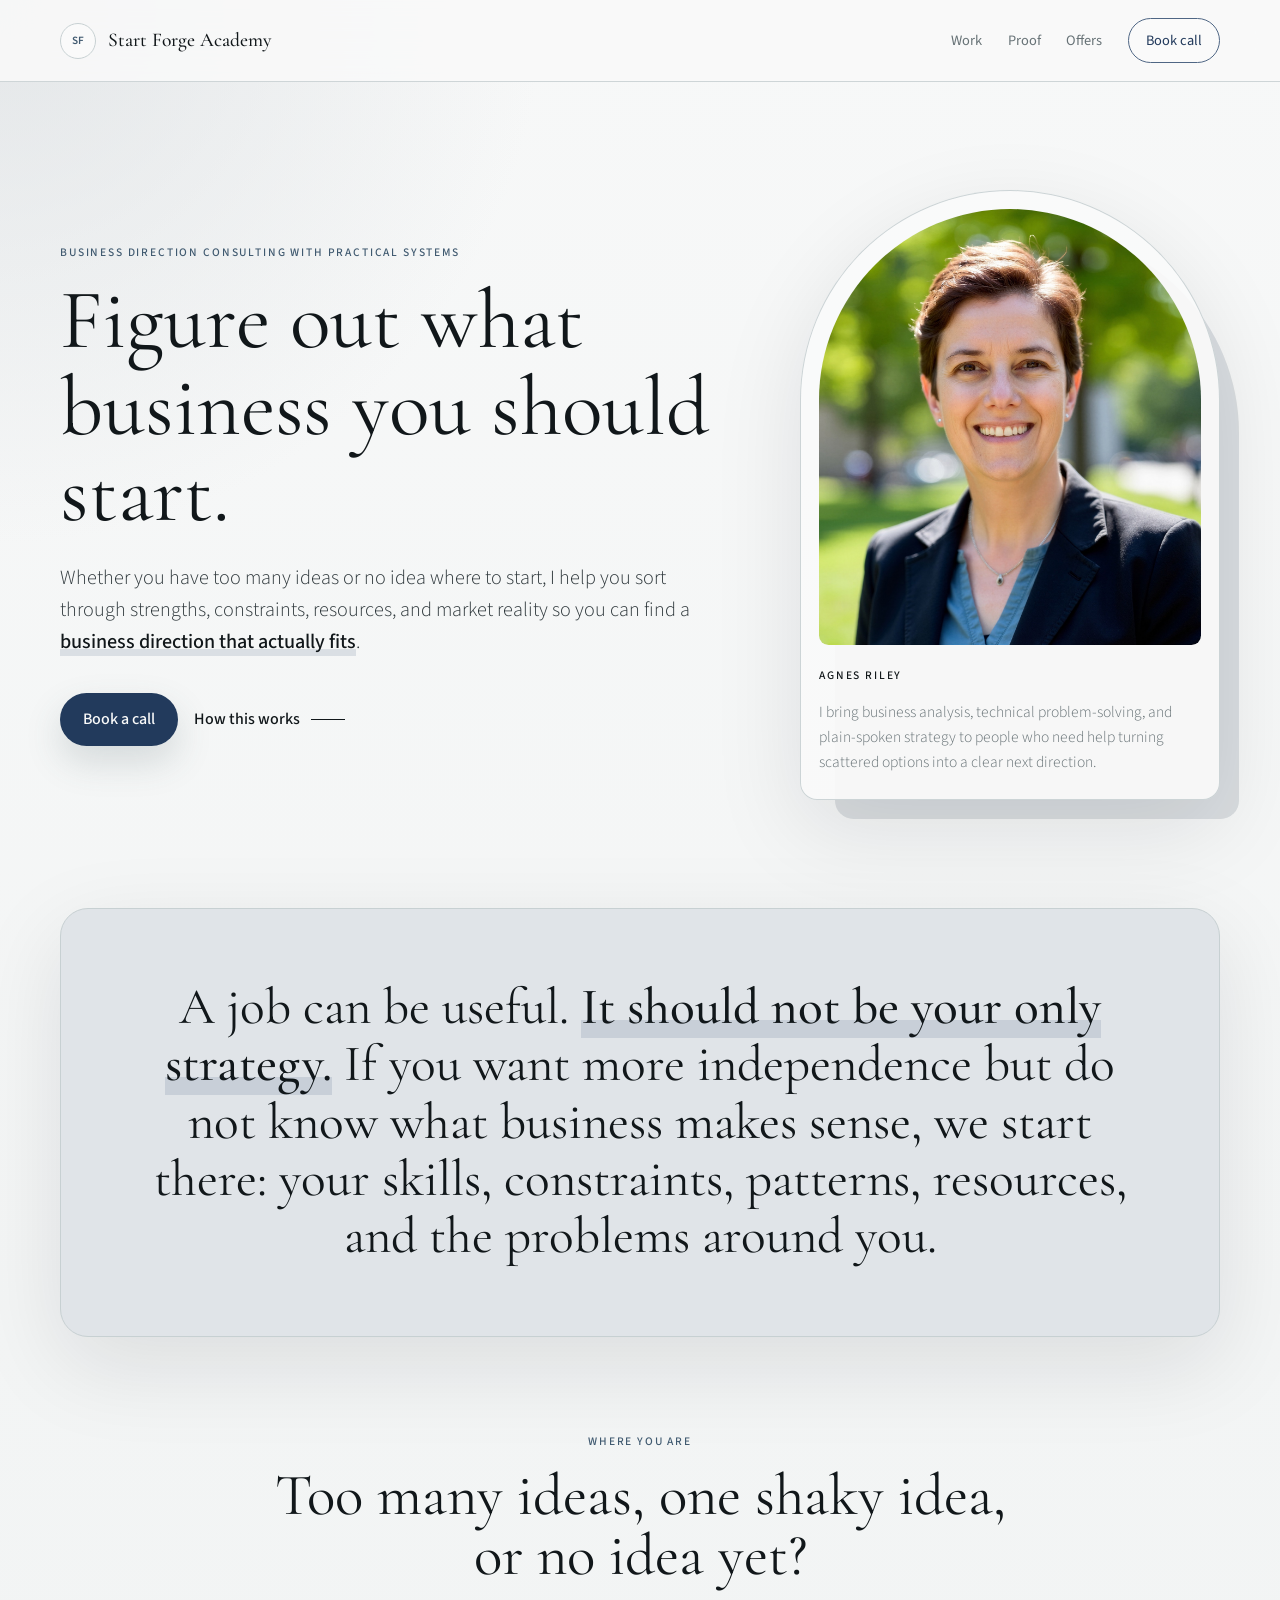
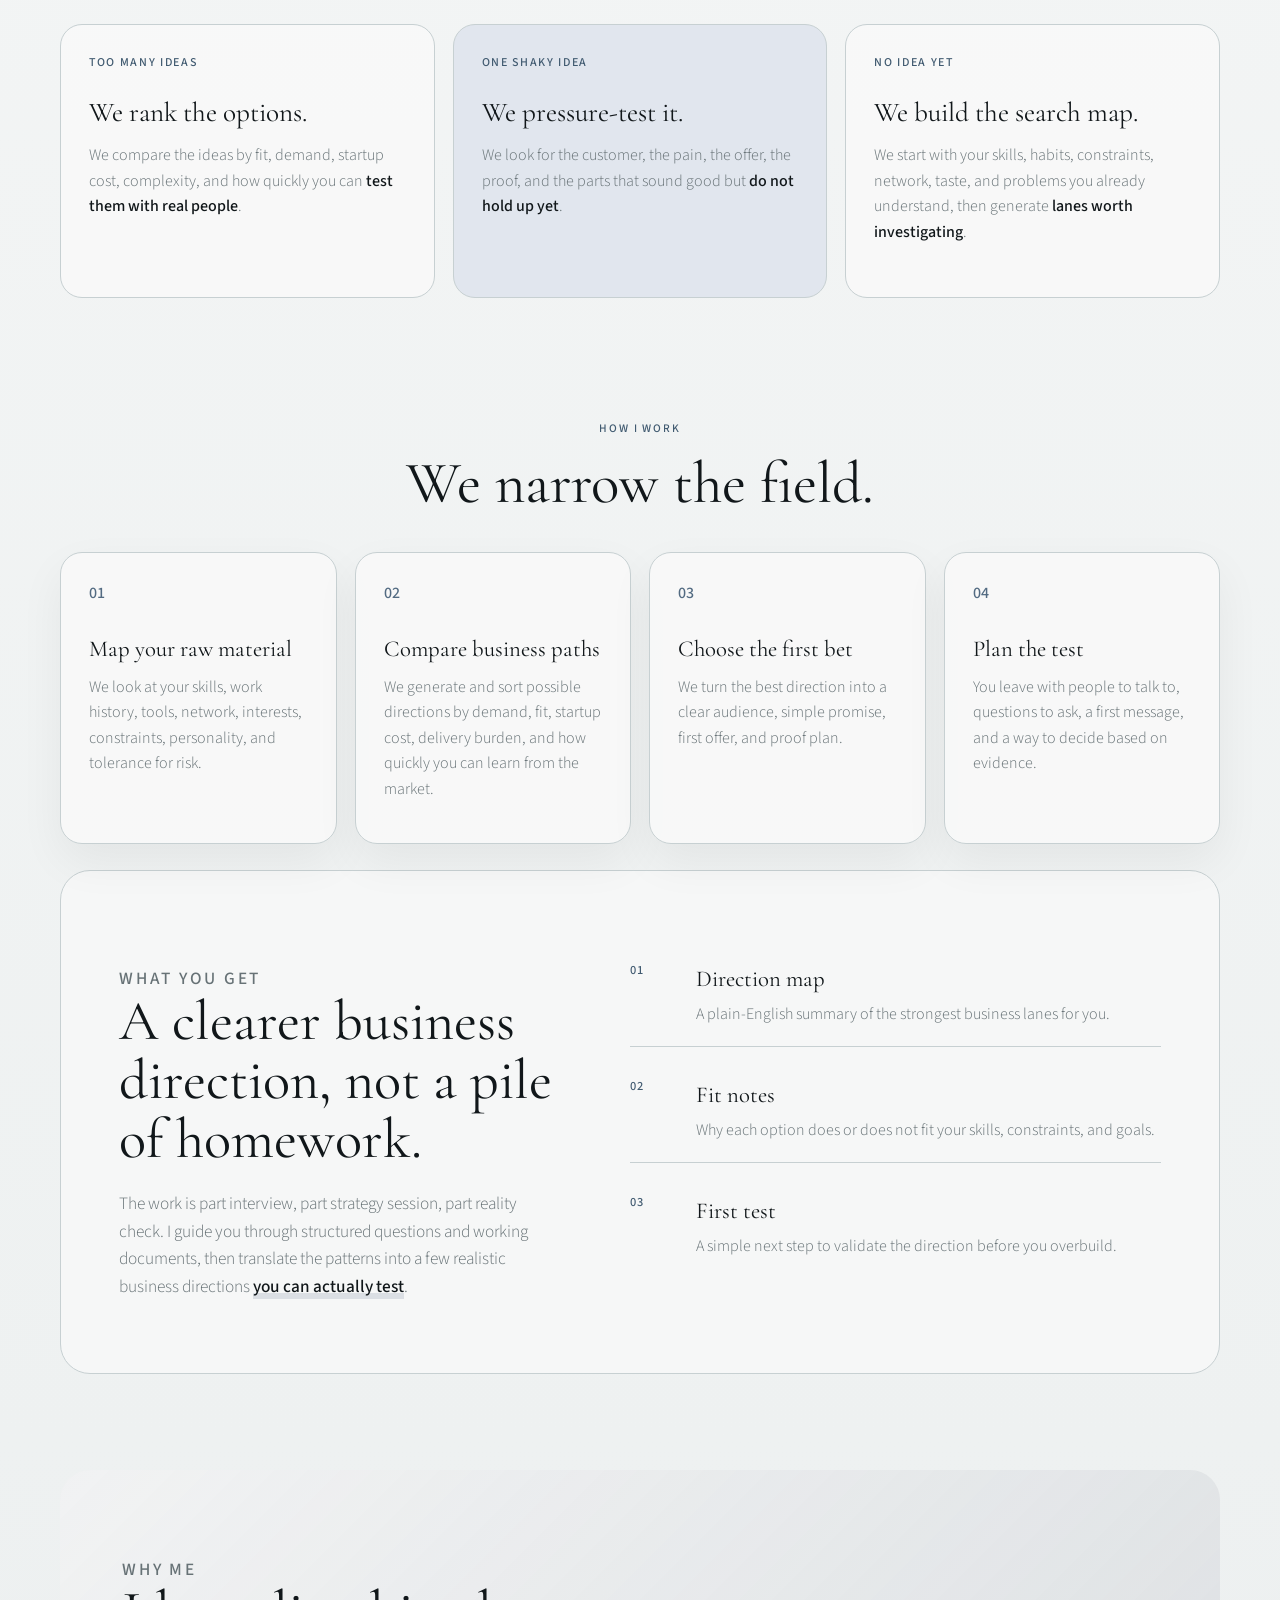
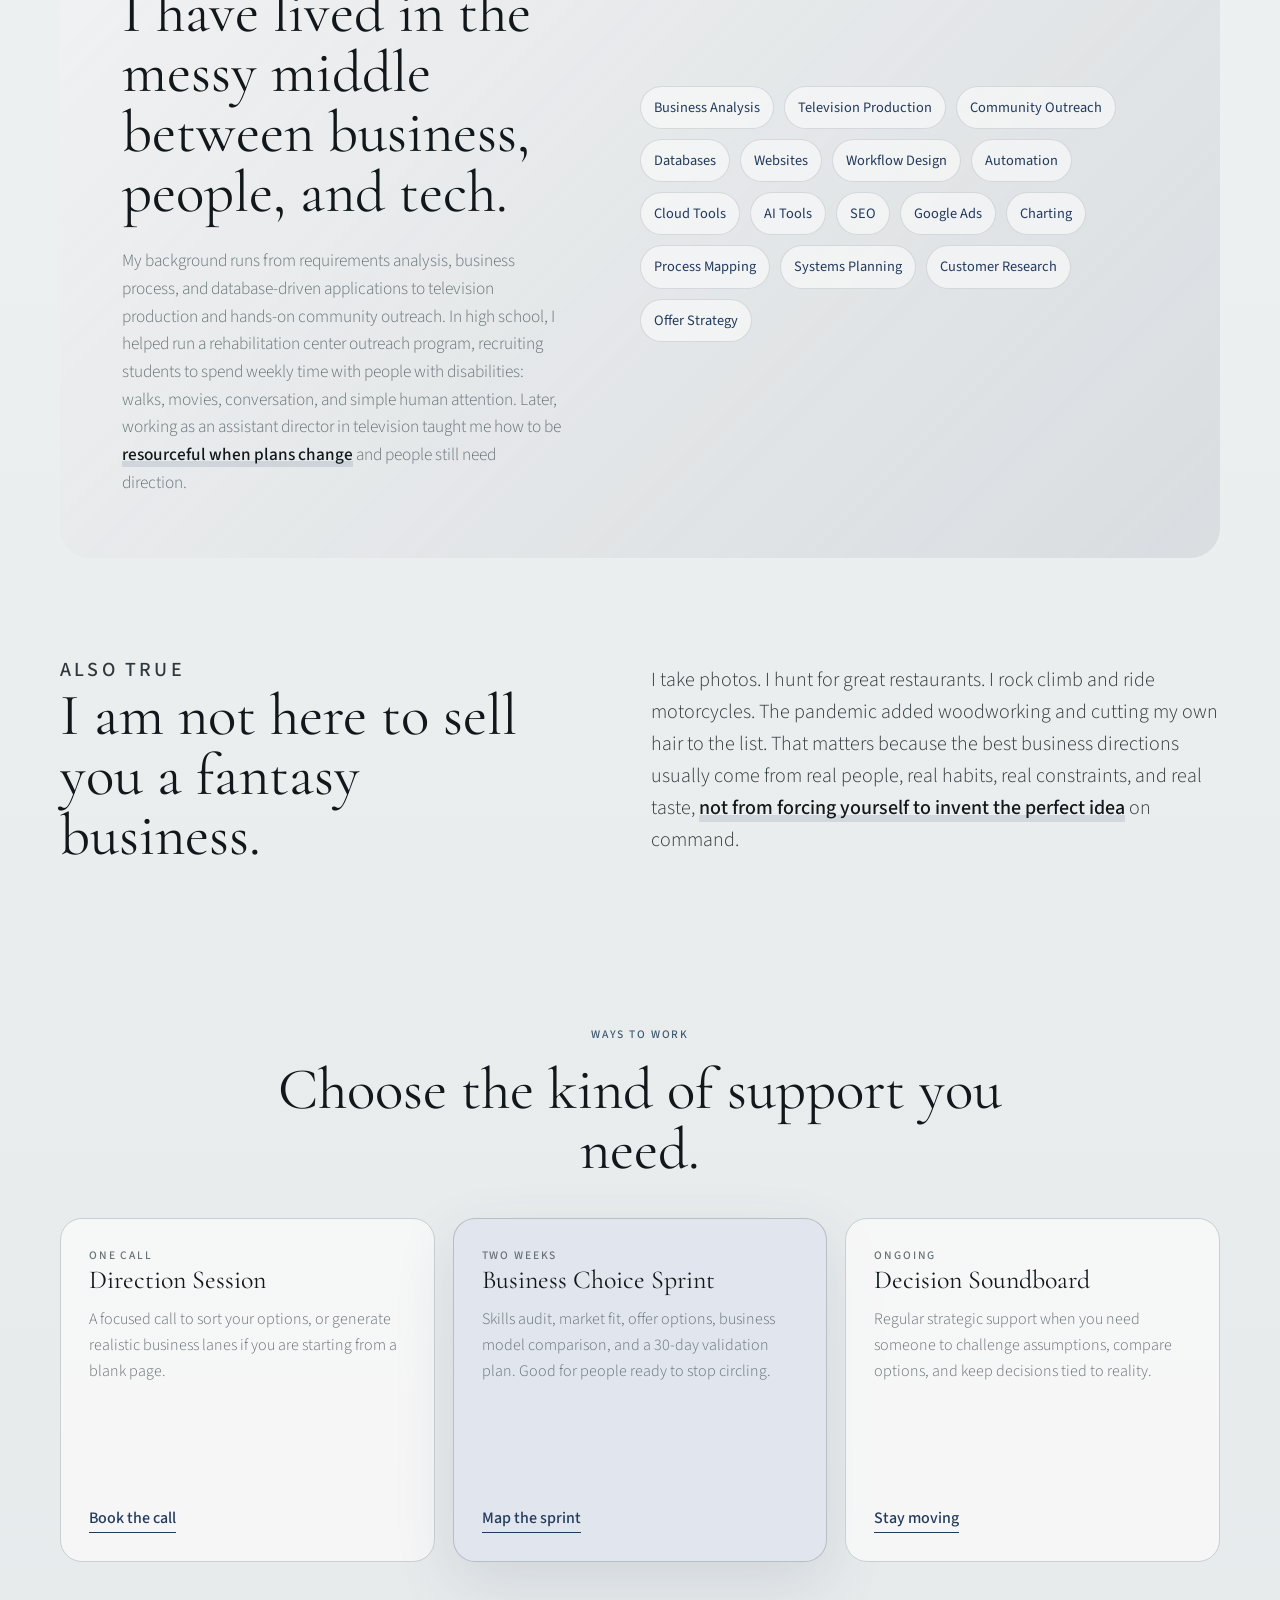
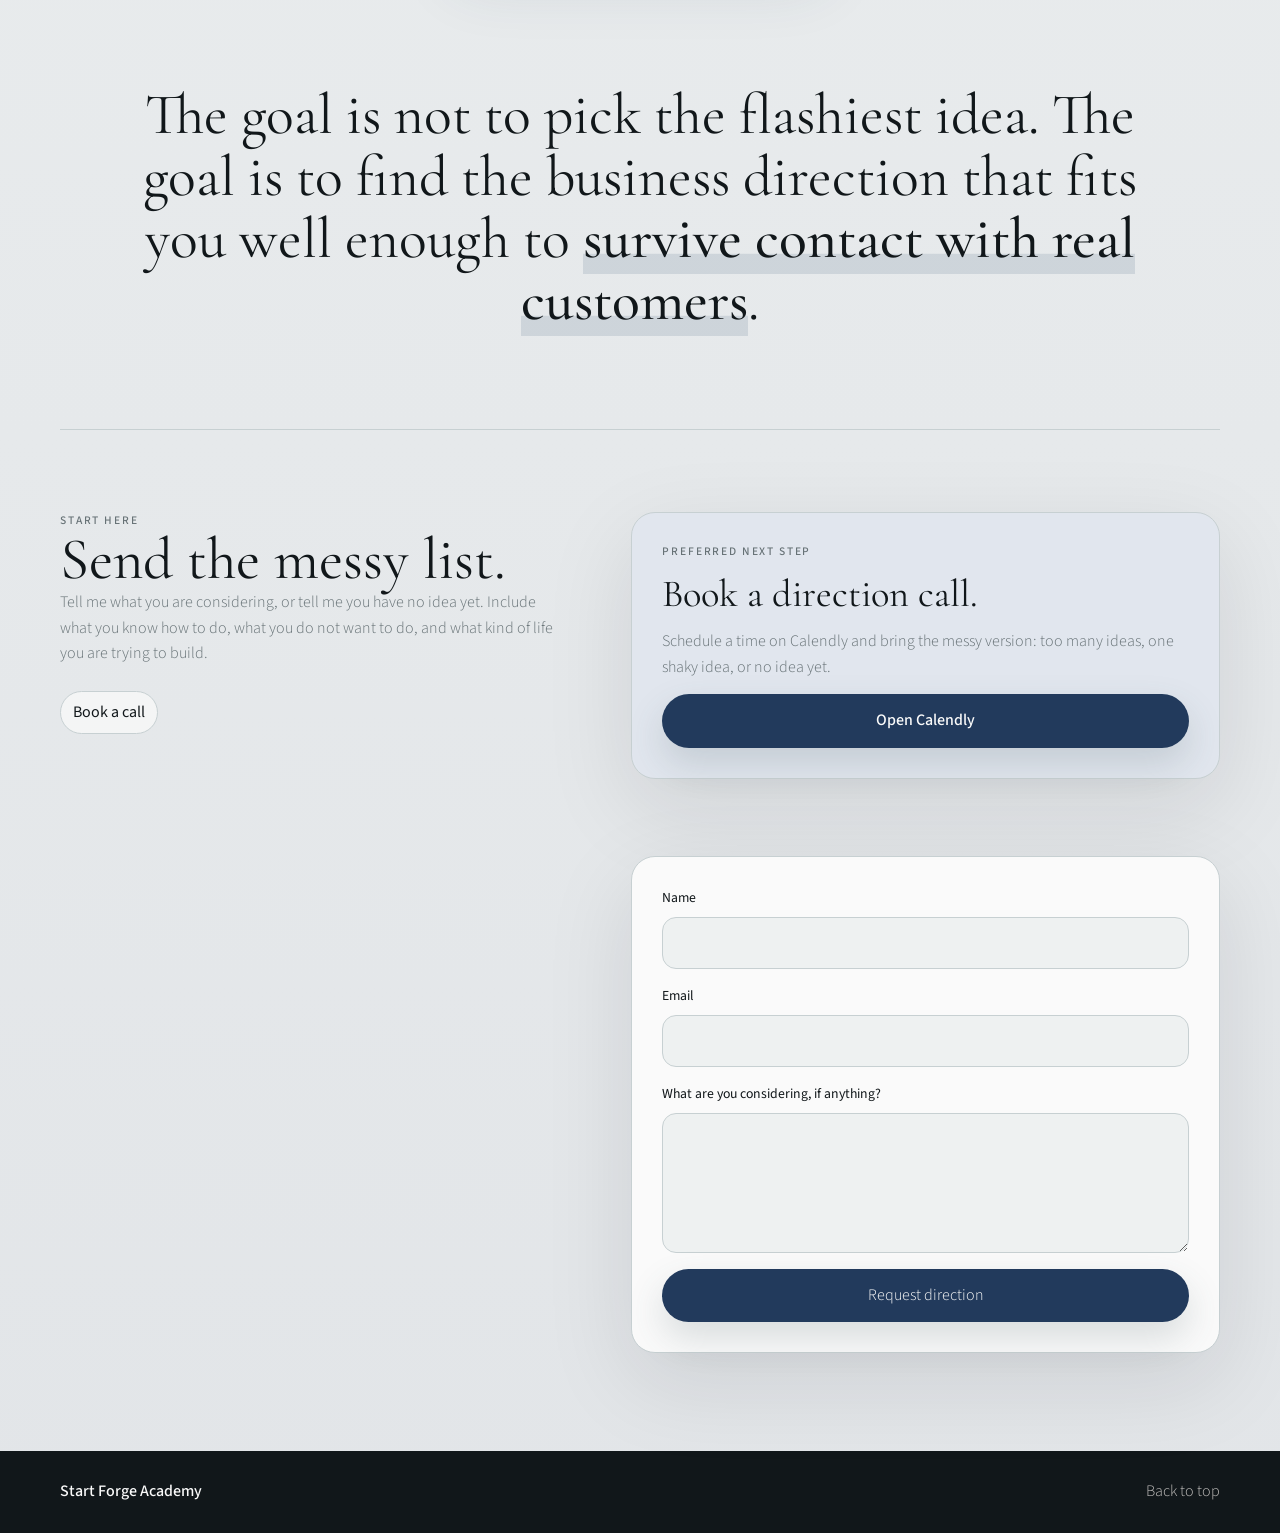
==== commit c9492d9a: "fix: remove extra contact links" ====
--- a/index.html
+++ b/index.html
@@ -269,9 +269,6 @@
           </p>
           <div class="social-links" aria-label="Agnes Riley links">
             <a href="https://calendly.com/agnesriley" target="_blank" rel="noopener">Book a call</a>
-            <a href="https://www.linkedin.com/in/agnesriley/">LinkedIn</a>
-            <a href="https://github.com/ariley">GitHub</a>
-            <a href="https://agnesriley.com/">AgnesRiley.com</a>
           </div>
         </div>
         <div class="booking-panel">
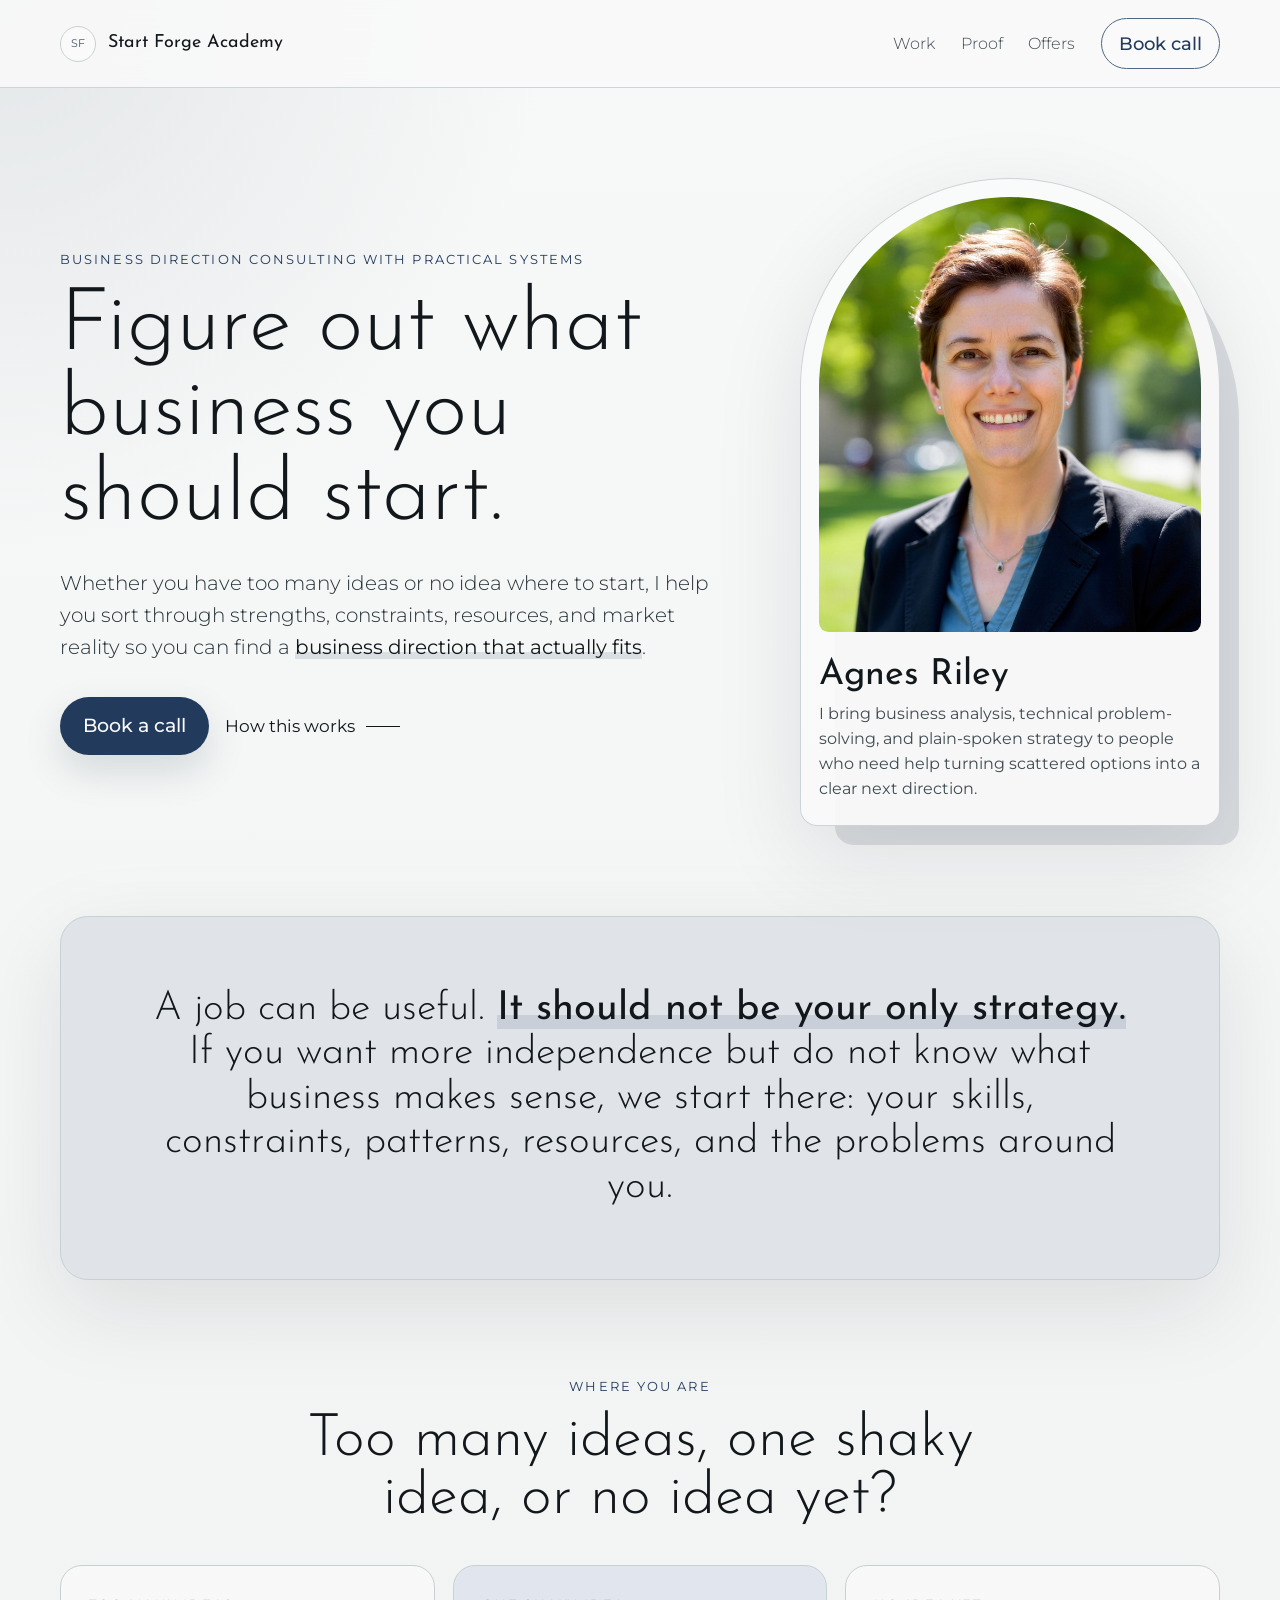
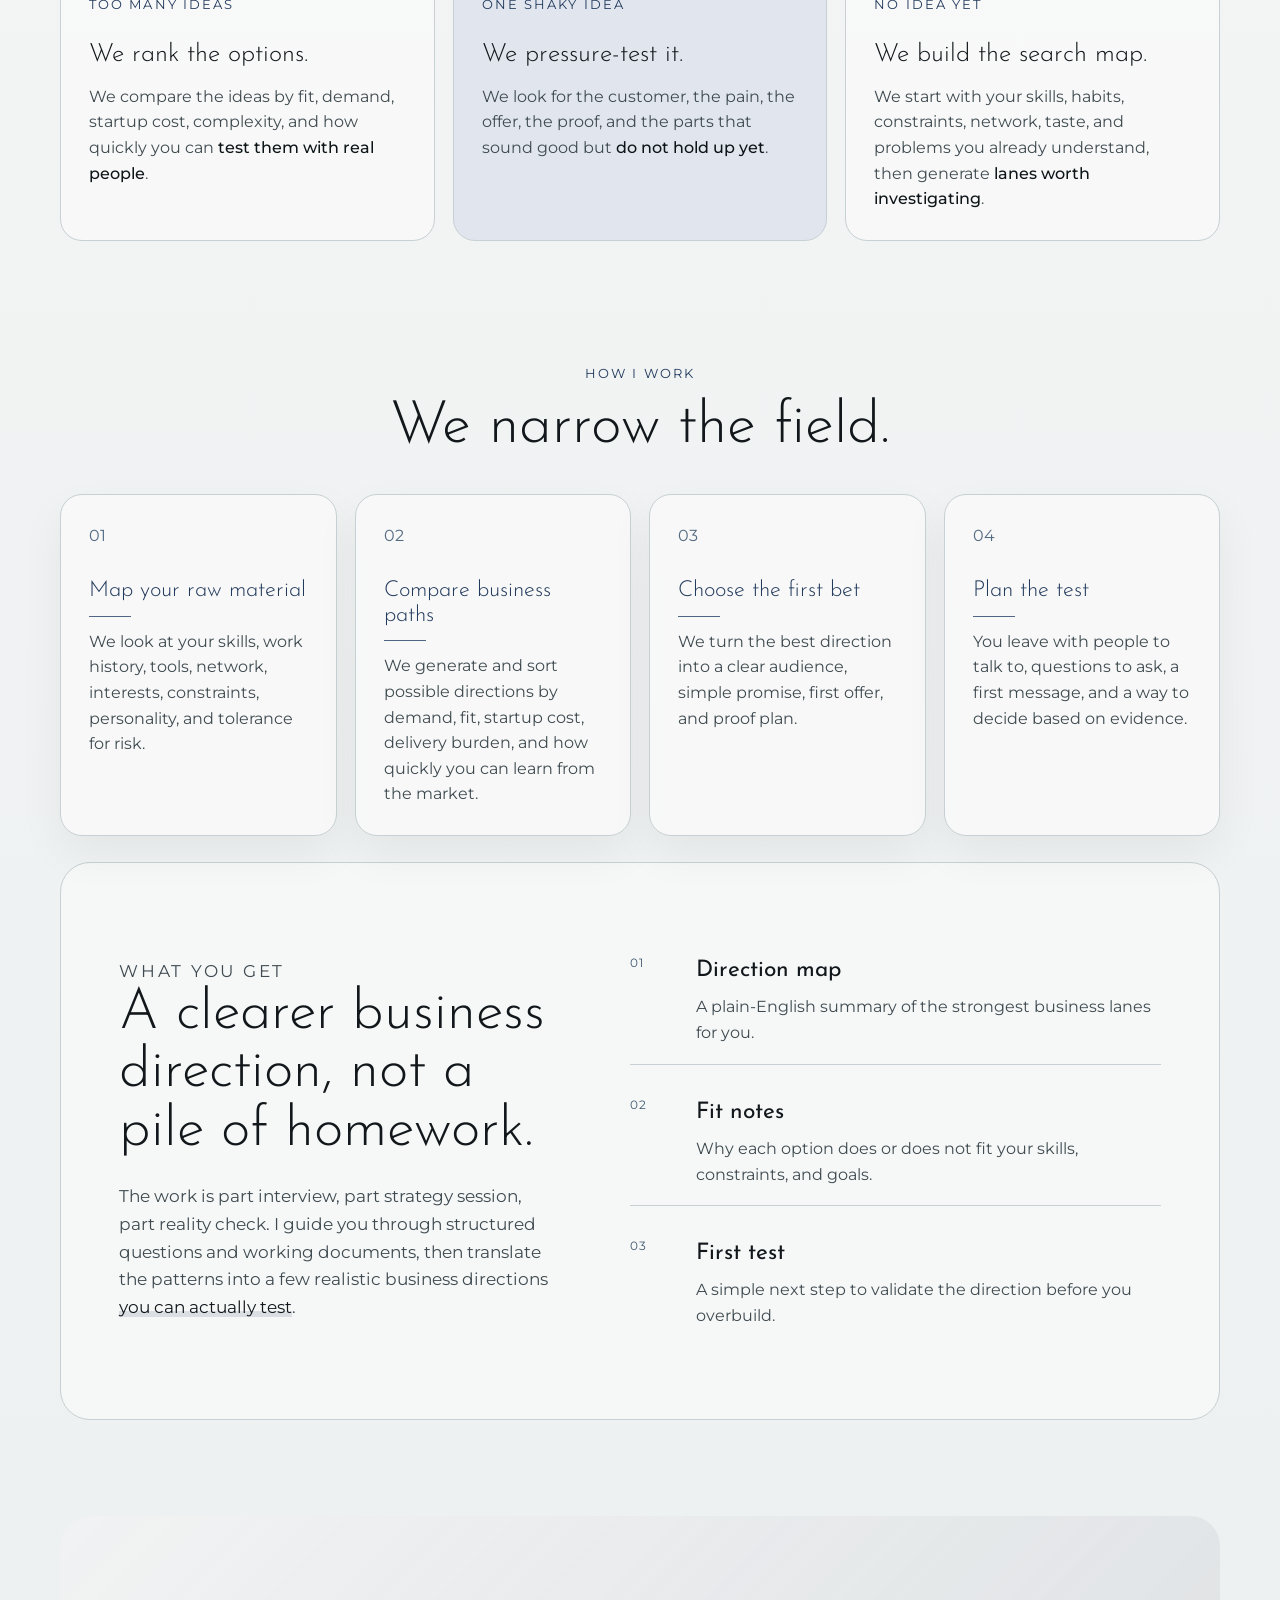
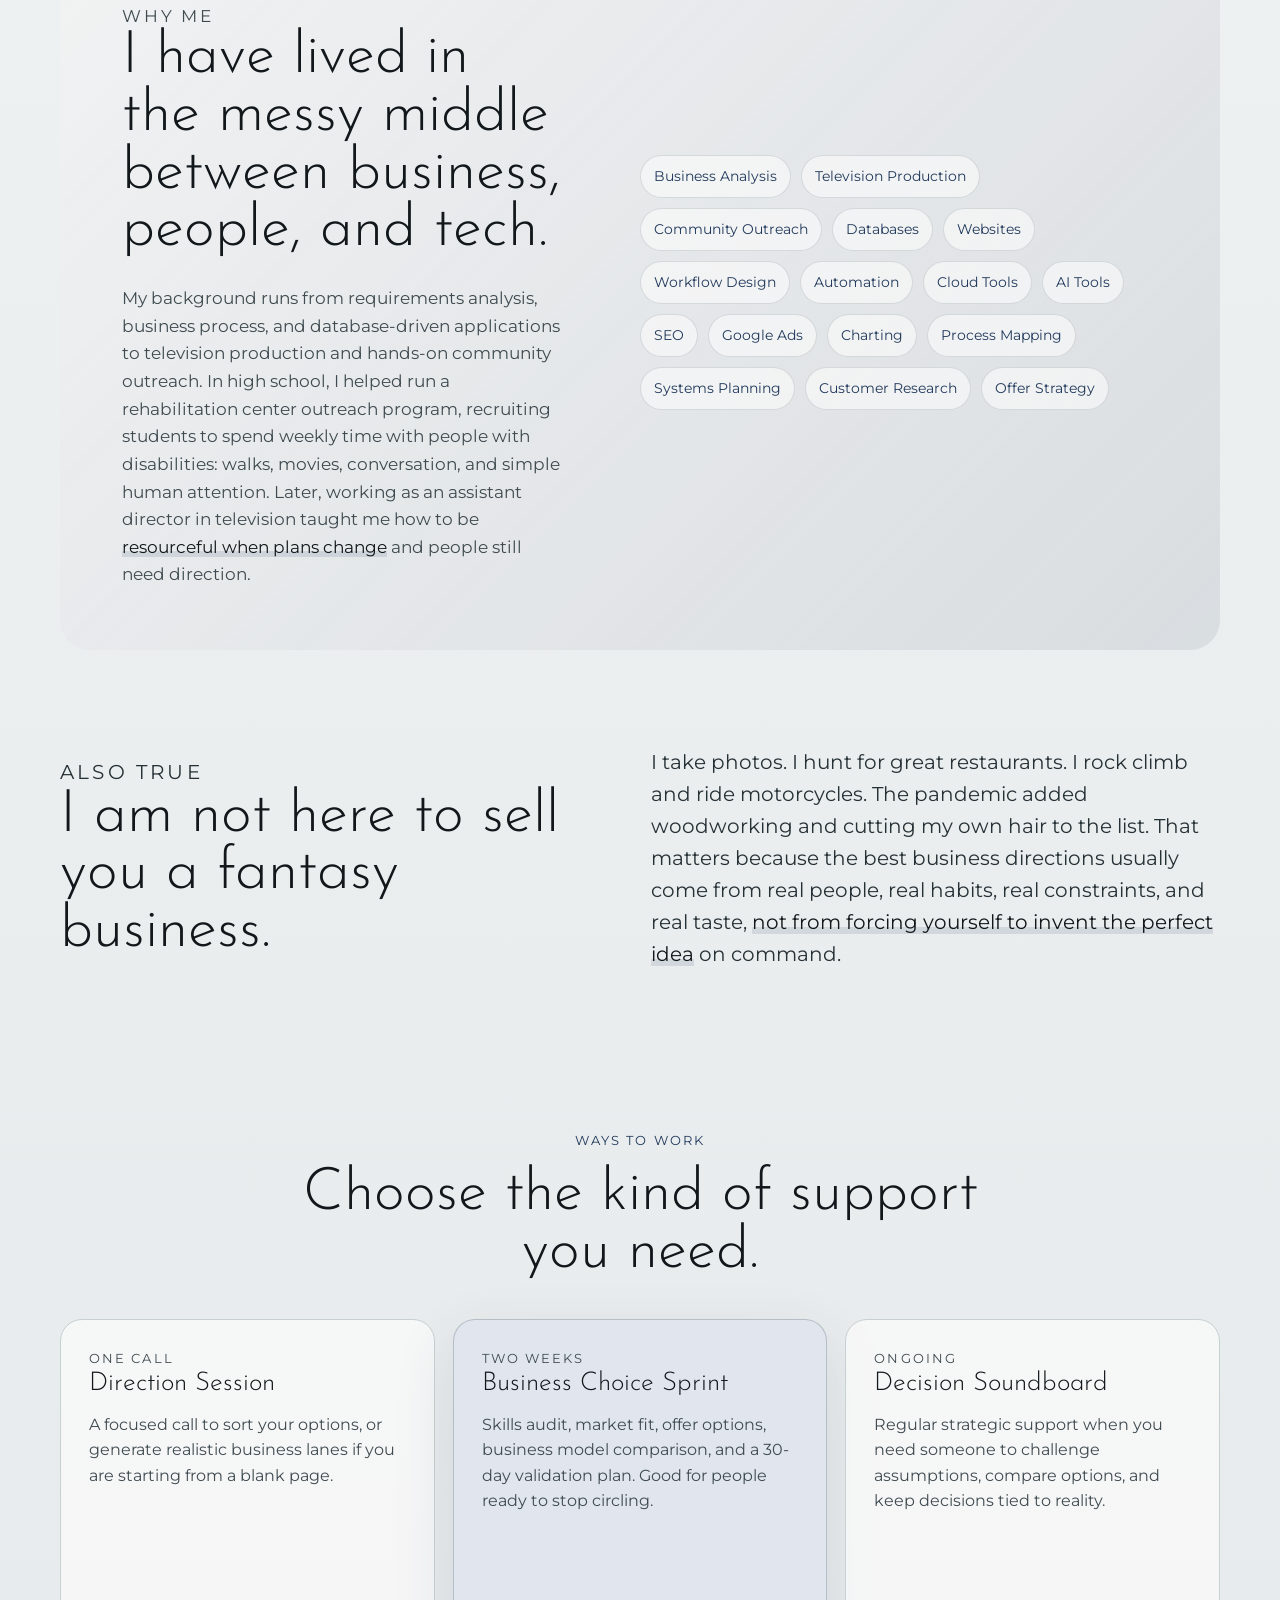
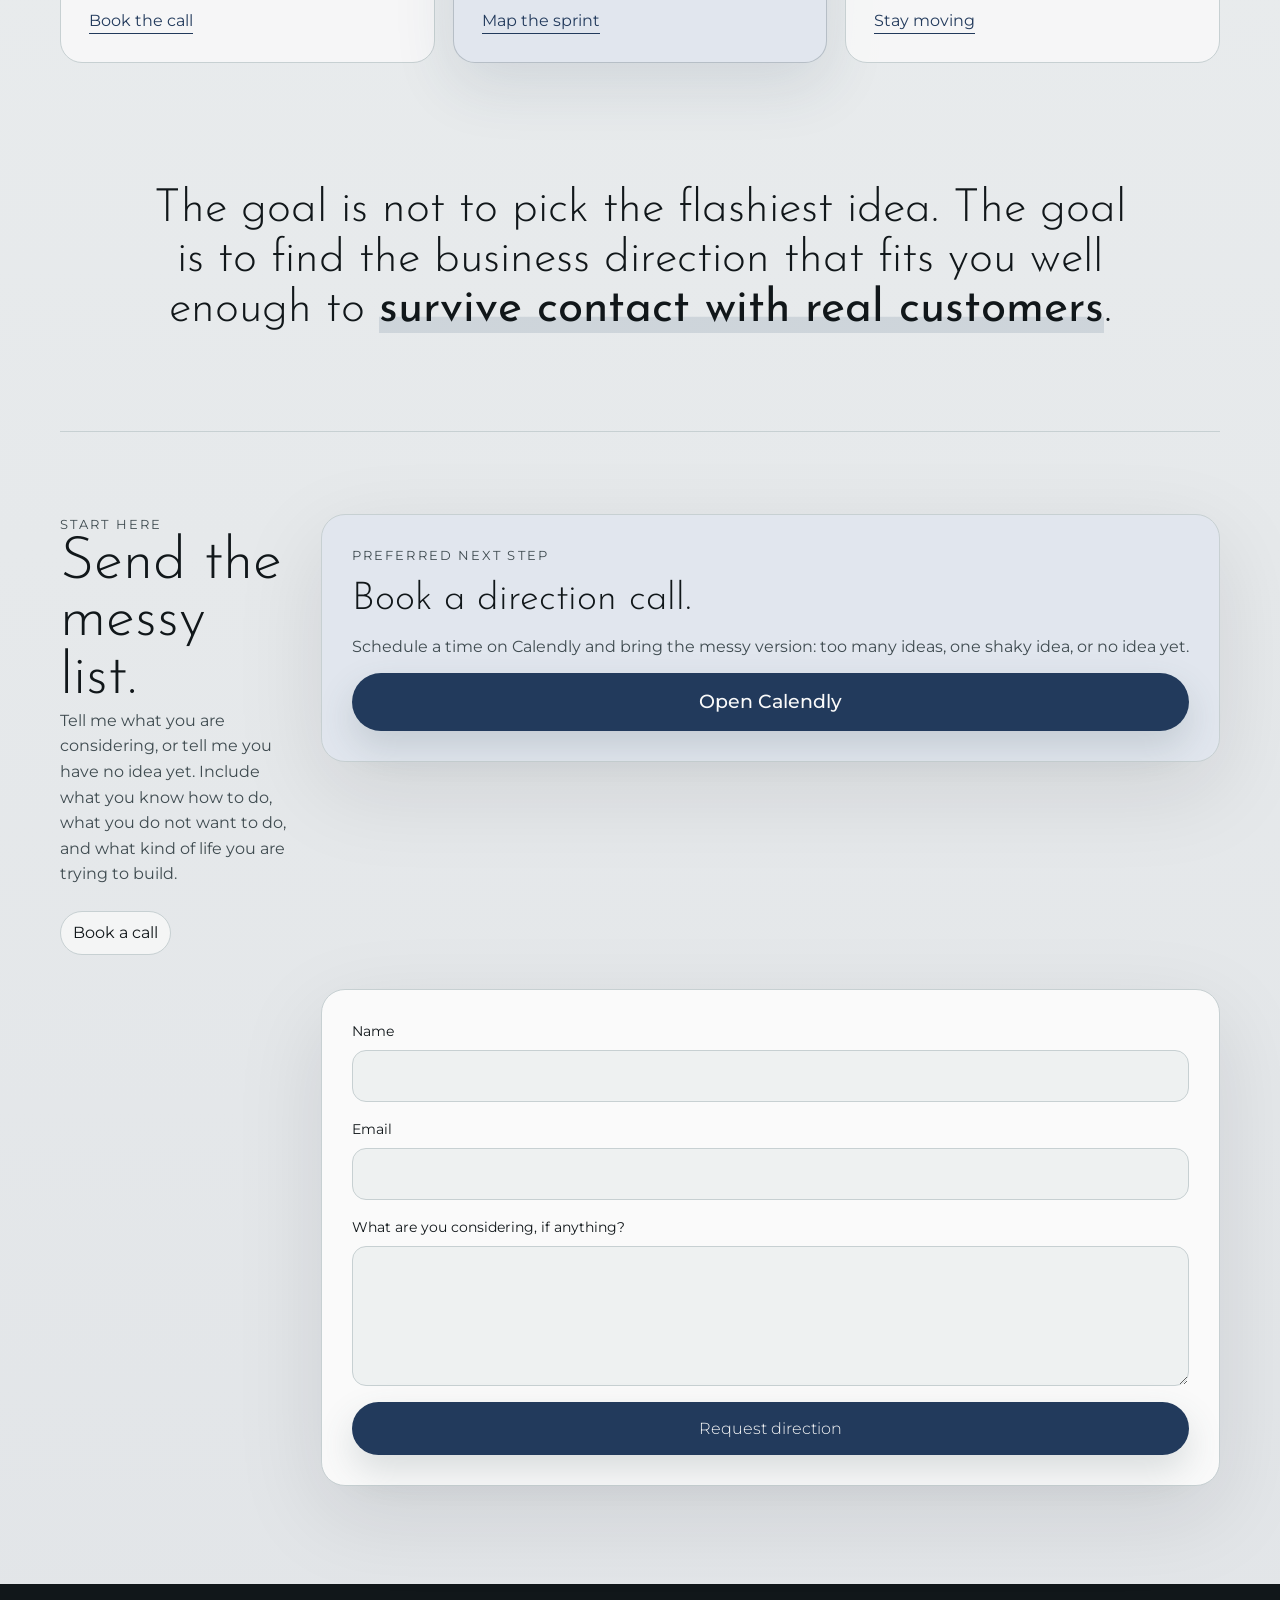
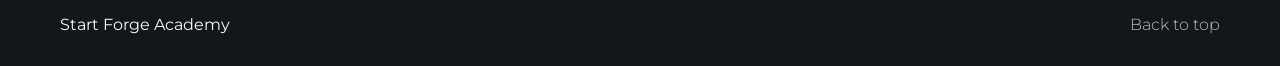
==== commit 52b364c1: "style: refine typography and tablet layout" ====
--- a/index.html
+++ b/index.html
@@ -11,7 +11,7 @@
     <link rel="preconnect" href="https://fonts.googleapis.com">
     <link rel="preconnect" href="https://fonts.gstatic.com" crossorigin>
     <link
-      href="https://fonts.googleapis.com/css2?family=Cormorant+Garamond:wght@400;500&family=Source+Sans+3:wght@300;400;500;600&display=swap"
+      href="https://fonts.googleapis.com/css2?family=Josefin+Sans:wght@300;400&family=Montserrat:wght@300;400;500&display=swap"
       rel="stylesheet"
     >
     <link rel="preload" href="assets/agnes-riley.jpg" as="image">
@@ -49,7 +49,7 @@
 
         <aside class="profile-card" aria-label="About Agnes Riley">
           <img src="assets/agnes-riley.jpg" alt="Agnes Riley">
-          <p class="profile-label">Agnes Riley</p>
+          <p class="profile-name">Agnes Riley</p>
           <p>
             I bring business analysis, technical problem-solving, and plain-spoken strategy to
             people who need help turning scattered options into a clear next direction.
--- a/styles.css
+++ b/styles.css
@@ -1,7 +1,7 @@
 :root {
   --ink: #11171a;
-  --text: #2f383c;
-  --muted: #677276;
+  --text: #263136;
+  --muted: #3f4b50;
   --paper: #eef1f1;
   --paper-deep: #d9dde0;
   --white: #fafafa;
@@ -11,6 +11,9 @@
   --rose: #536b82;
   --clay: #405a70;
   --sand: #e3e5e7;
+  --font-heading: "Josefin Sans", ui-sans-serif, system-ui, sans-serif;
+  --font-body: "Montserrat", ui-sans-serif, system-ui, -apple-system, BlinkMacSystemFont, "Segoe UI",
+    sans-serif;
   --max: 1160px;
   --shadow: 0 28px 90px rgba(17, 23, 26, 0.1);
 }
@@ -29,9 +32,7 @@
   background:
     radial-gradient(circle at top left, rgba(217, 221, 224, 0.65), transparent 34rem),
     linear-gradient(180deg, #f7f8f8 0%, var(--paper) 48%, #e2e5e8 100%);
-  font-family:
-    "Source Sans 3", ui-sans-serif, system-ui, -apple-system, BlinkMacSystemFont, "Segoe UI",
-    sans-serif;
+  font-family: var(--font-body);
   font-weight: 300;
   line-height: 1.6;
 }
@@ -48,6 +49,14 @@
 
 strong {
   color: var(--ink);
+  font-weight: 400;
+}
+
+.path-grid strong,
+.work-grid strong,
+.offer-card strong,
+.process-list strong {
+  color: #0d1518;
   font-weight: 500;
 }
 
@@ -84,9 +93,9 @@
 .brand {
   gap: 12px;
   color: var(--ink);
-  font-family: "Cormorant Garamond", Georgia, "Times New Roman", serif;
-  font-size: 1.22rem;
-  font-weight: 500;
+  font-family: var(--font-heading);
+  font-size: 1.12rem;
+  font-weight: 400;
   letter-spacing: 0;
   white-space: nowrap;
 }
@@ -100,16 +109,16 @@
   border-radius: 50%;
   background: var(--white);
   color: var(--clay);
-  font-family: "Source Sans 3", ui-sans-serif, system-ui, sans-serif;
+  font-family: var(--font-body);
   font-size: 0.7rem;
-  font-weight: 600;
+  font-weight: 400;
 }
 
 .nav-links {
   gap: clamp(14px, 2vw, 30px);
   color: var(--muted);
-  font-size: 0.9rem;
-  font-weight: 400;
+  font-size: 0.98rem;
+  font-weight: 300;
 }
 
 .nav-links a:hover,
@@ -124,6 +133,8 @@
   border-radius: 999px;
   color: var(--accent-dark);
   background: rgba(250, 250, 250, 0.78);
+  font-size: 1.14rem;
+  font-weight: 500;
   text-align: center;
 }
 
@@ -153,11 +164,12 @@
 .eyebrow,
 .section-kicker,
 .offer-label,
-.profile-label {
+.booking-label,
+.path-label {
   margin: 0 0 15px;
-  color: var(--clay);
-  font-size: 0.72rem;
-  font-weight: 500;
+  color: var(--accent-dark);
+  font-size: 0.82rem;
+  font-weight: 400;
   letter-spacing: 0.16em;
   text-transform: uppercase;
 }
@@ -169,15 +181,16 @@
 .contact-copy h2 {
   margin: 0;
   color: var(--ink);
-  font-family: "Cormorant Garamond", Georgia, "Times New Roman", serif;
-  font-weight: 400;
+  font-family: var(--font-heading);
+  font-weight: 300;
   letter-spacing: 0;
-  line-height: 1.02;
+  line-height: 0.98;
 }
 
 .hero h1 {
-  max-width: 780px;
-  font-size: clamp(3.4rem, 6.6vw, 6.45rem);
+  max-width: 820px;
+  font-size: clamp(3.15rem, 6.8vw, 6.45rem);
+  font-weight: 300;
 }
 
 .lede {
@@ -203,6 +216,7 @@
   border: 1px solid transparent;
   border-radius: 999px;
   padding: 13px 22px;
+  font-size: 1.18rem;
   font-weight: 500;
   text-align: center;
   transition:
@@ -232,7 +246,8 @@
   align-items: center;
   gap: 11px;
   color: var(--ink);
-  font-weight: 500;
+  font-size: 1.04rem;
+  font-weight: 400;
 }
 
 .text-action::after {
@@ -277,11 +292,16 @@
   margin: 0;
   color: var(--muted);
   font-size: 0.97rem;
-}
-
-.profile-label {
-  margin-top: 22px;
-  color: var(--ink);
+  font-weight: 400;
+}
+
+.profile-name {
+  margin: 26px 0 8px;
+  color: var(--ink);
+  font-family: var(--font-heading);
+  font-size: clamp(1.7rem, 2.8vw, 2.35rem);
+  font-weight: 400;
+  line-height: 1;
 }
 
 .note-panel {
@@ -296,9 +316,9 @@
   max-width: 980px;
   margin: 0 auto;
   color: var(--ink);
-  font-family: "Cormorant Garamond", Georgia, "Times New Roman", serif;
-  font-size: clamp(1.75rem, 4vw, 3.45rem);
-  font-weight: 400;
+  font-family: var(--font-heading);
+  font-size: clamp(1.55rem, 3.1vw, 2.65rem);
+  font-weight: 300;
   line-height: 1.12;
   text-align: center;
 }
@@ -357,25 +377,21 @@
 
 .path-label {
   margin: 0 0 26px;
-  color: var(--clay);
-  font-size: 0.75rem;
-  font-weight: 500;
-  letter-spacing: 0.14em;
-  text-transform: uppercase;
 }
 
 .path-grid h3 {
   margin: 0 0 14px;
   color: var(--ink);
-  font-family: "Cormorant Garamond", Georgia, "Times New Roman", serif;
-  font-size: 1.7rem;
-  font-weight: 400;
+  font-family: var(--font-heading);
+  font-size: 1.58rem;
+  font-weight: 300;
   line-height: 1.12;
 }
 
 .path-grid p:last-child {
   margin: 0;
   color: var(--muted);
+  font-weight: 400;
 }
 
 .work-grid article {
@@ -384,17 +400,35 @@
 
 .work-grid span {
   color: var(--rose);
-  font-weight: 500;
+  font-weight: 400;
 }
 
 .work-grid h3,
 .offer-card h3 {
   margin: 30px 0 12px;
   color: var(--ink);
-  font-family: "Cormorant Garamond", Georgia, "Times New Roman", serif;
-  font-size: 1.42rem;
-  font-weight: 400;
+  font-family: var(--font-heading);
+  font-size: 1.34rem;
+  font-weight: 300;
   line-height: 1.16;
+}
+
+.work-grid h3 {
+  position: relative;
+  width: fit-content;
+  color: #223a5c;
+  font-size: 1.38rem;
+  font-weight: 300;
+  line-height: 1.12;
+}
+
+.work-grid h3::after {
+  display: block;
+  width: 42px;
+  height: 1px;
+  margin-top: 12px;
+  background: #4f6684;
+  content: "";
 }
 
 .work-grid p,
@@ -406,6 +440,7 @@
 .contact-copy p {
   margin: 0;
   color: var(--muted);
+  font-weight: 400;
 }
 
 .process {
@@ -422,9 +457,9 @@
 .process-copy h2 {
   margin: 0;
   color: var(--ink);
-  font-family: "Cormorant Garamond", Georgia, "Times New Roman", serif;
+  font-family: var(--font-heading);
   font-size: clamp(2.25rem, 4.4vw, 4rem);
-  font-weight: 400;
+  font-weight: 300;
   line-height: 1.04;
 }
 
@@ -454,7 +489,7 @@
   grid-row: 1 / span 2;
   color: var(--clay);
   font-size: 0.78rem;
-  font-weight: 500;
+  font-weight: 400;
   letter-spacing: 0.14em;
 }
 
@@ -462,7 +497,7 @@
   grid-column: 2;
   margin: 0 0 5px;
   color: var(--ink);
-  font-family: "Cormorant Garamond", Georgia, "Times New Roman", serif;
+  font-family: var(--font-heading);
   font-size: 1.42rem;
   font-weight: 400;
 }
@@ -544,7 +579,8 @@
   width: fit-content;
   margin-top: auto;
   color: var(--accent-dark);
-  font-weight: 500;
+  font-size: 1.03rem;
+  font-weight: 400;
   border-bottom: 1px solid currentColor;
 }
 
@@ -556,9 +592,9 @@
   max-width: 1000px;
   margin: 0 auto;
   color: var(--ink);
-  font-family: "Cormorant Garamond", Georgia, "Times New Roman", serif;
-  font-size: clamp(2rem, 4.5vw, 4.2rem);
-  font-weight: 400;
+  font-family: var(--font-heading);
+  font-size: clamp(1.85rem, 3.6vw, 3.55rem);
+  font-weight: 300;
   line-height: 1.08;
   text-align: center;
 }
@@ -585,6 +621,7 @@
   border-radius: 999px;
   background: rgba(250, 250, 250, 0.74);
   color: var(--ink);
+  font-size: 1rem;
   font-weight: 400;
 }
 
@@ -598,27 +635,19 @@
   box-shadow: var(--shadow);
 }
 
-.booking-label {
-  margin: 0;
-  color: var(--clay);
-  font-size: 0.72rem;
-  font-weight: 500;
-  letter-spacing: 0.16em;
-  text-transform: uppercase;
-}
-
 .booking-panel h3 {
   margin: 0;
   color: var(--ink);
-  font-family: "Cormorant Garamond", Georgia, "Times New Roman", serif;
+  font-family: var(--font-heading);
   font-size: clamp(2rem, 3vw, 2.8rem);
-  font-weight: 400;
+  font-weight: 300;
   line-height: 1.04;
 }
 
 .booking-panel p {
   margin: 0;
   color: var(--muted);
+  font-weight: 400;
 }
 
 .contact-form {
@@ -679,7 +708,7 @@
 
 .site-footer p {
   margin: 0;
-  font-weight: 500;
+  font-weight: 400;
 }
 
 .site-footer a {
@@ -715,6 +744,17 @@
   }
 }
 
+@media (max-width: 1280px) {
+  .contact {
+    grid-template-columns: 1fr;
+    gap: 34px;
+  }
+
+  .contact-copy {
+    max-width: 720px;
+  }
+}
+
 @media (max-width: 640px) {
   .site-header {
     padding: 14px 18px;
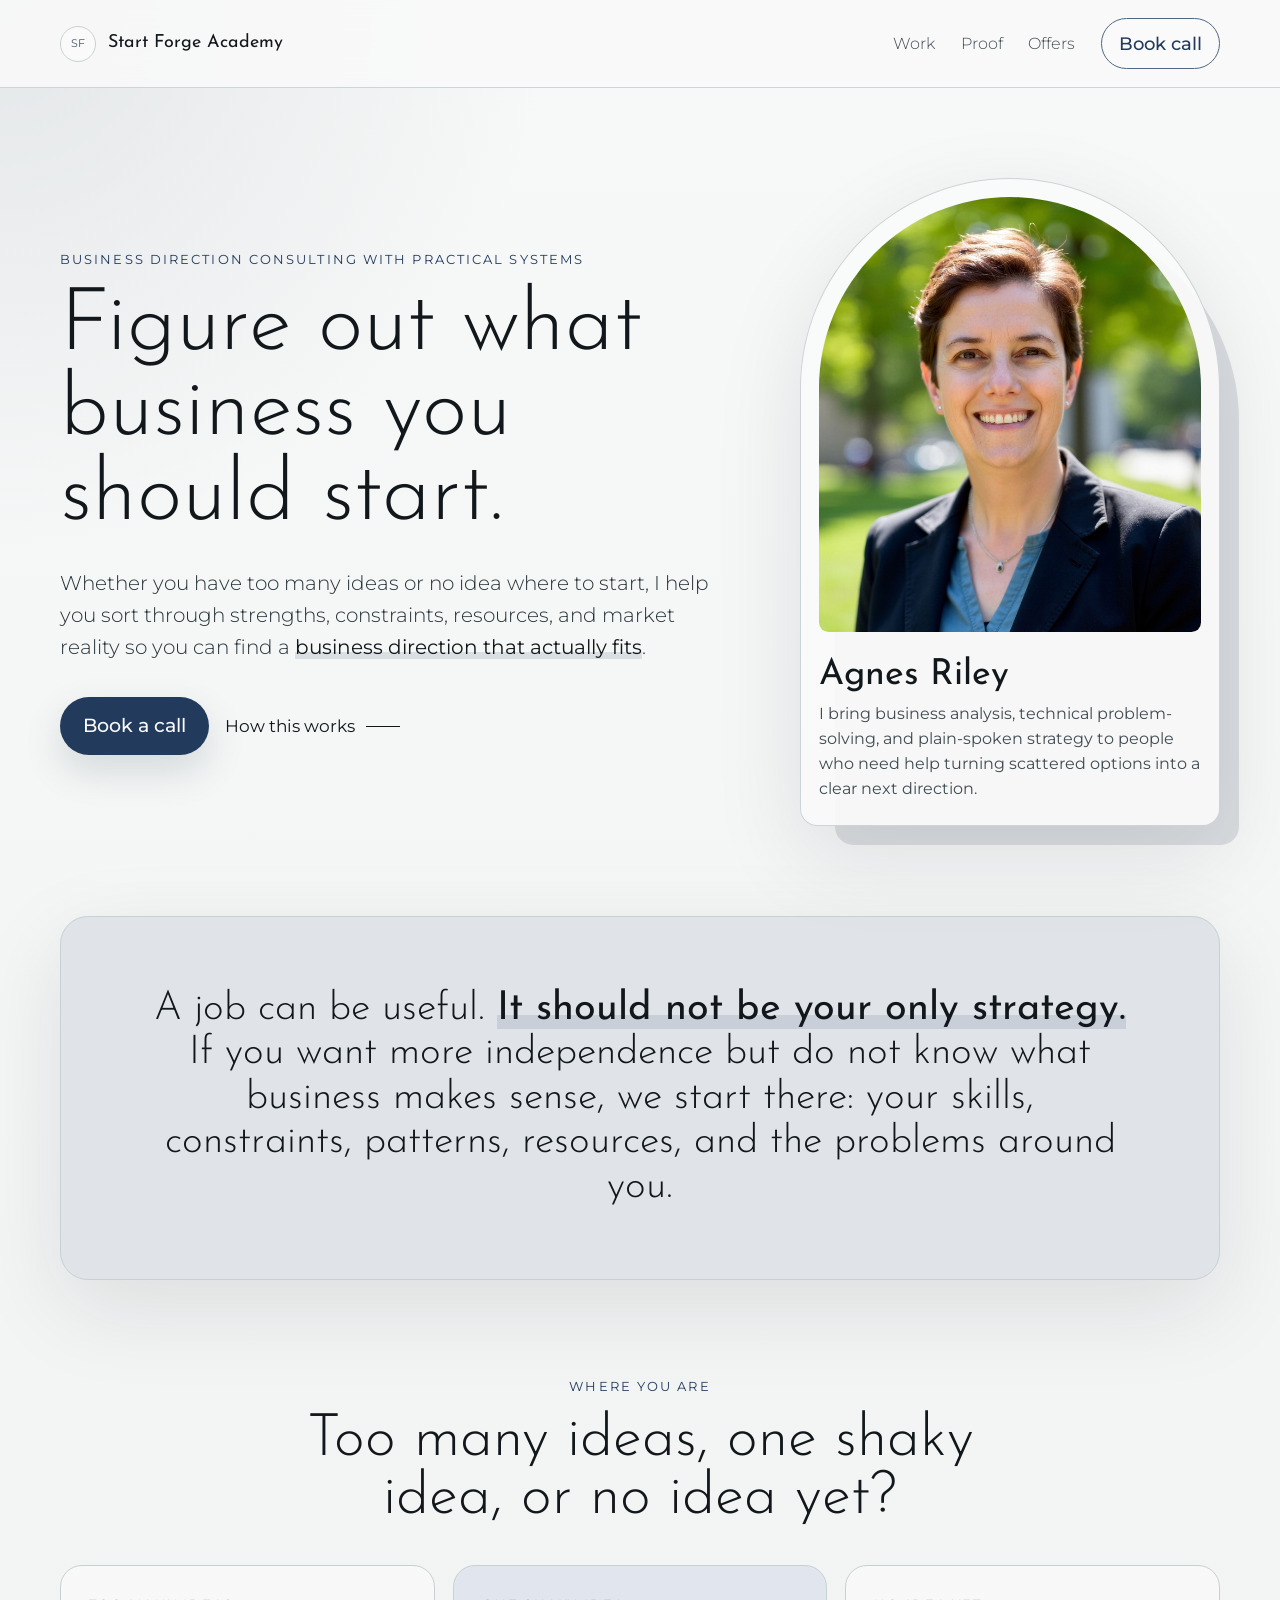
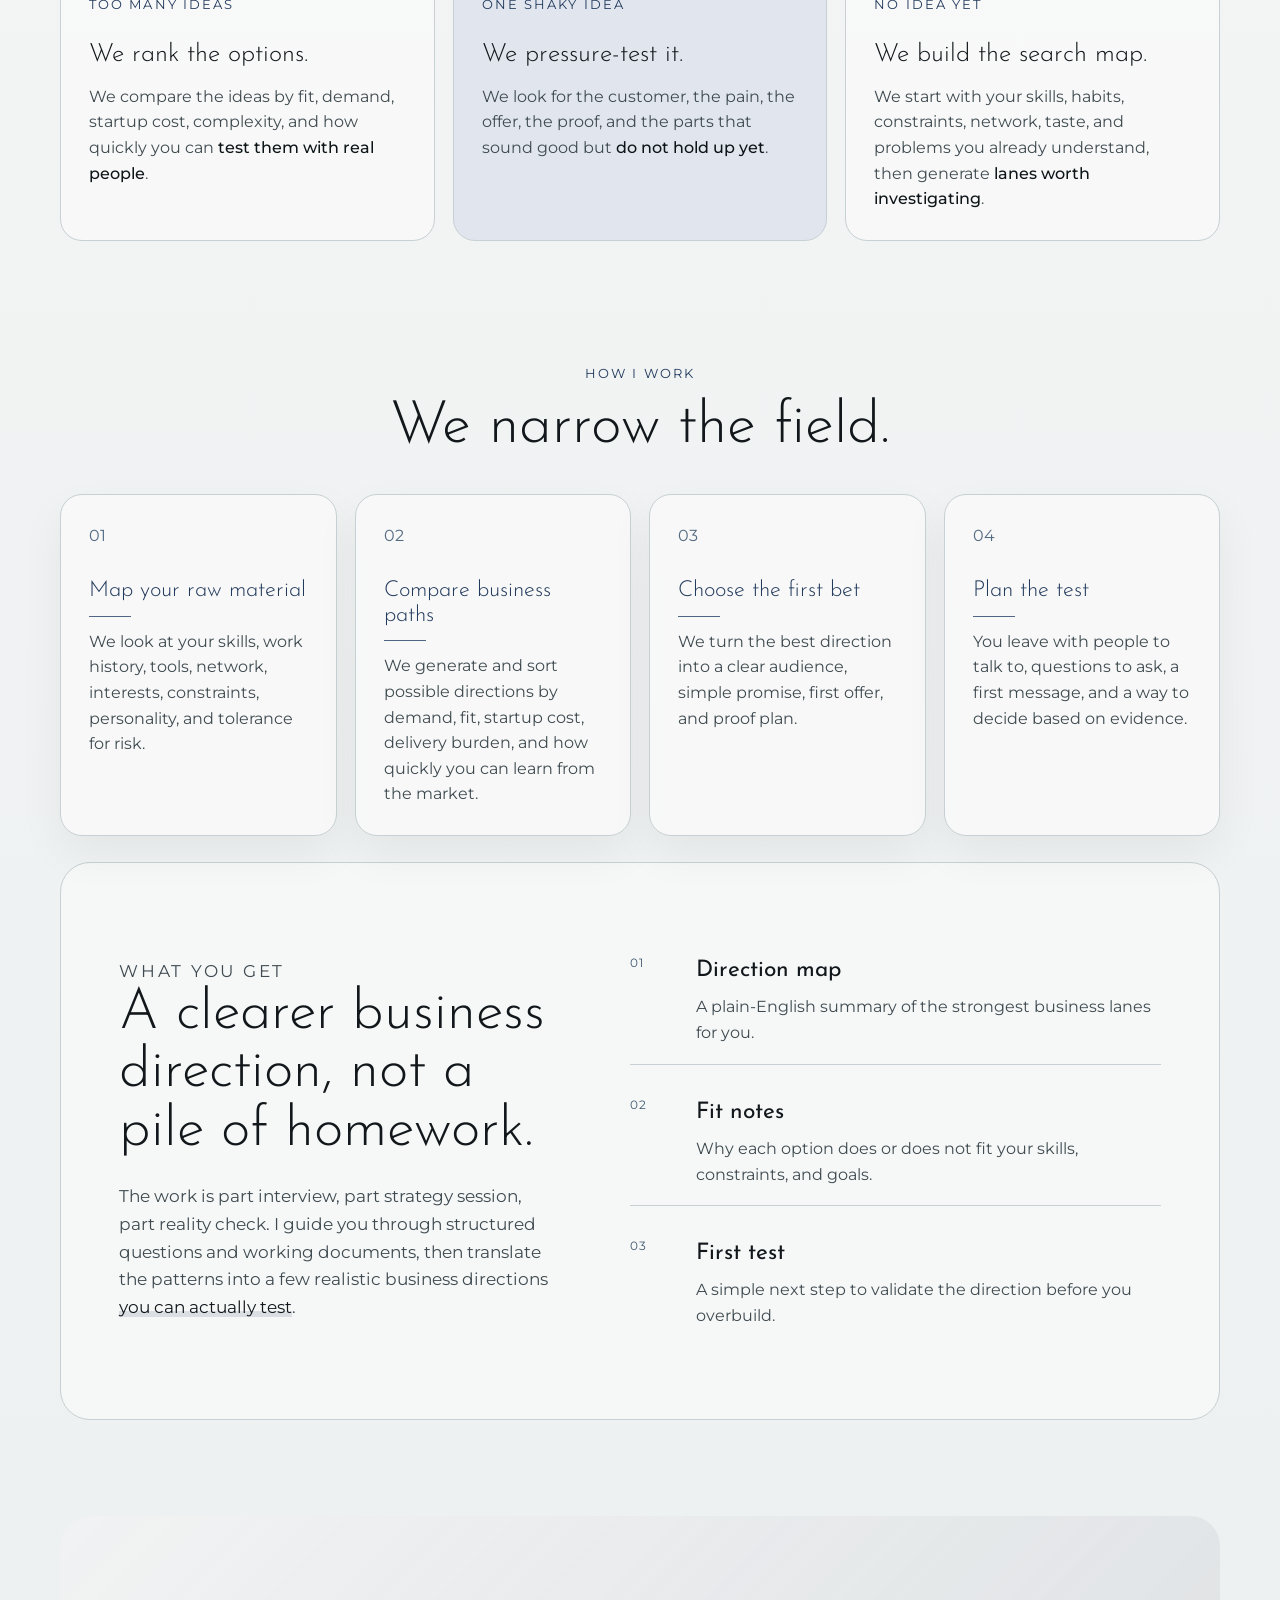
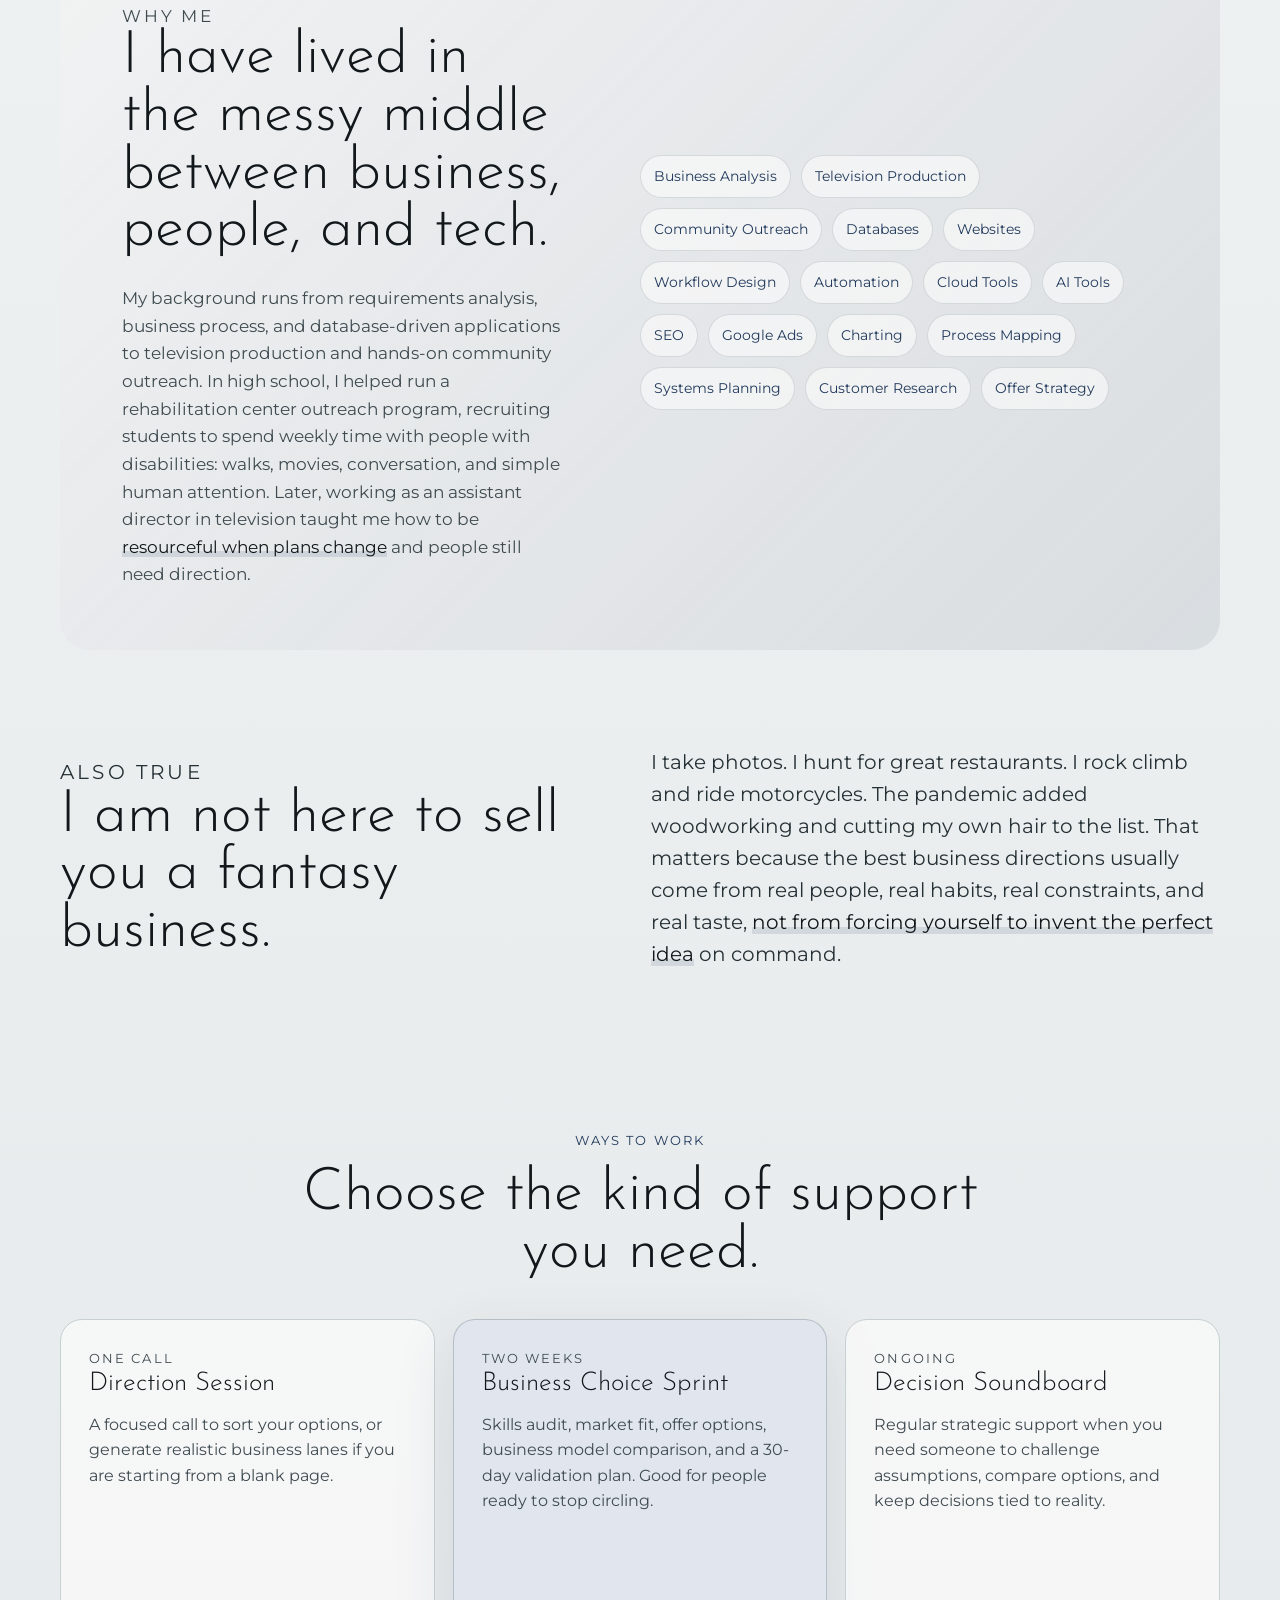
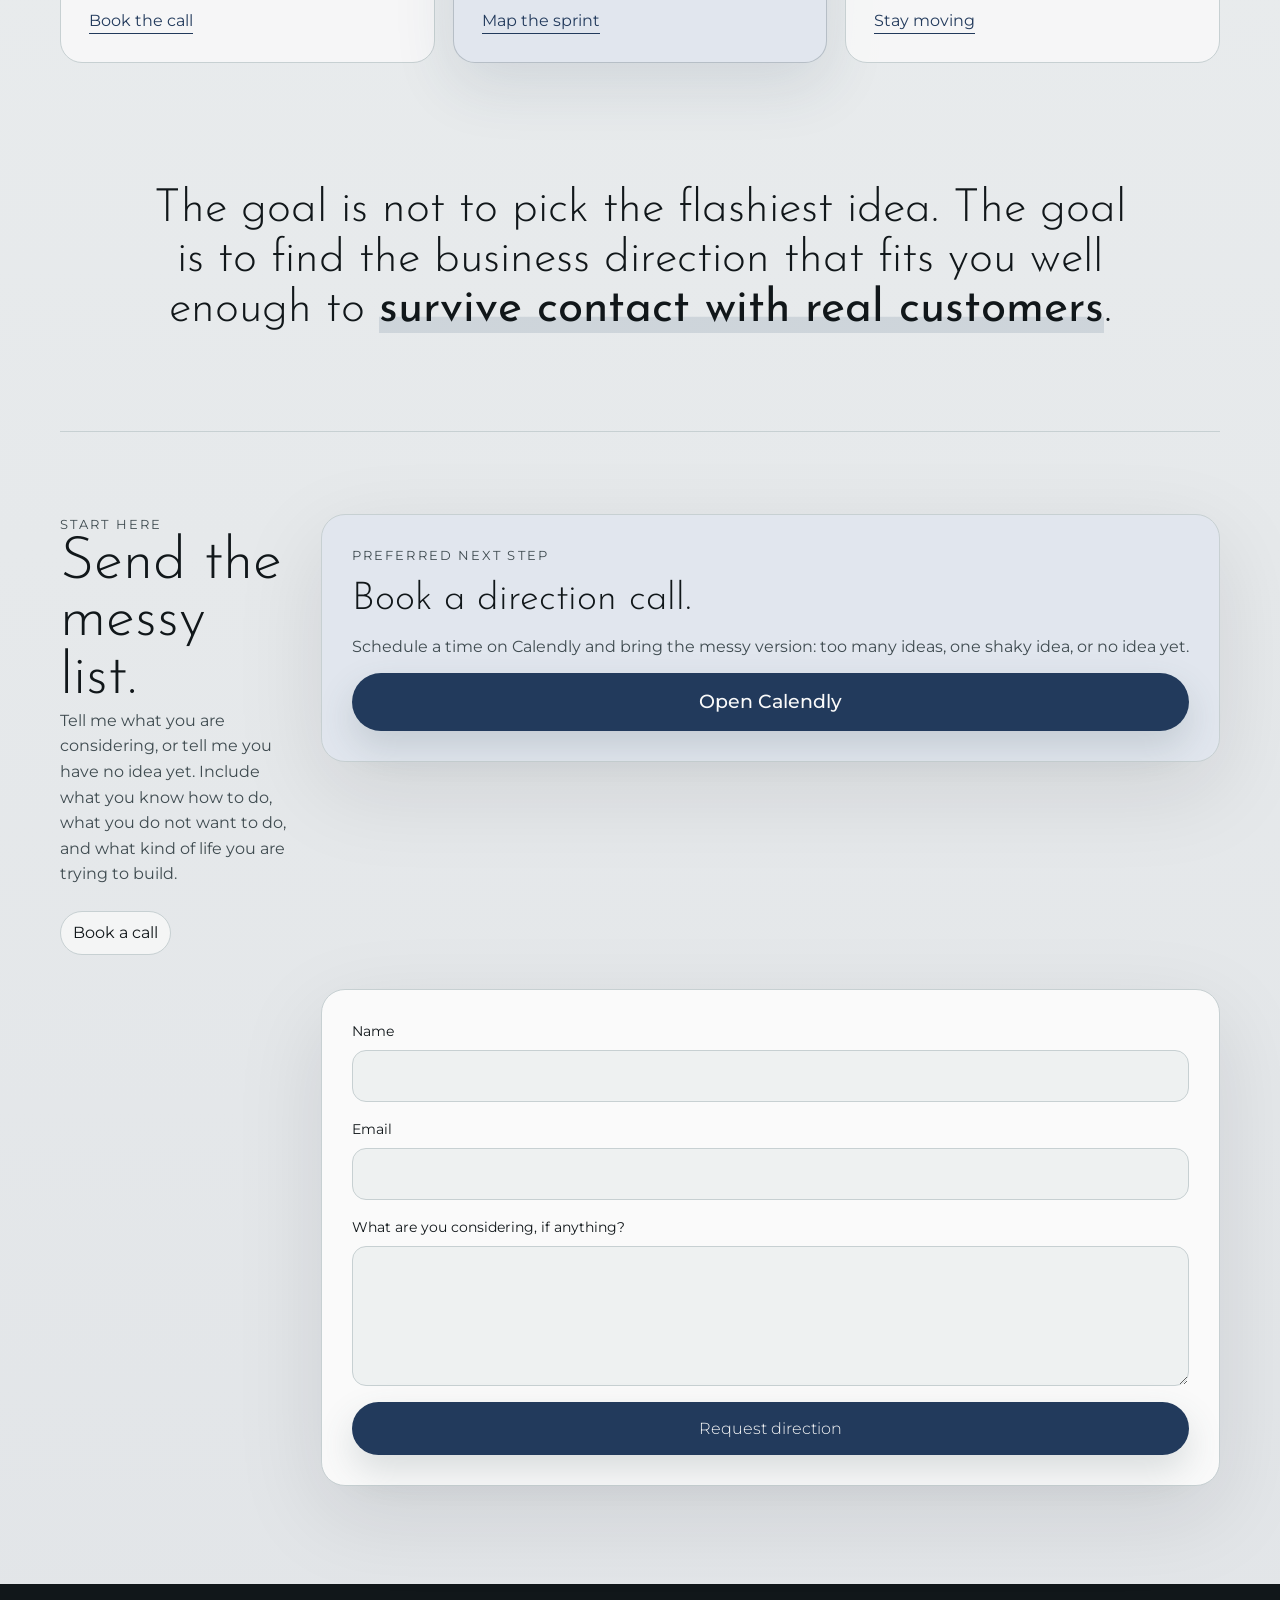
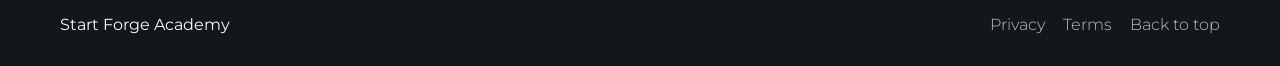
==== commit 650c9661: "feat: add legal pages and payment links" ====
--- a/index.html
+++ b/index.html
@@ -228,7 +228,7 @@
               A focused call to sort your options, or generate realistic business lanes if you are
               starting from a blank page.
             </p>
-            <a href="https://calendly.com/agnesriley" target="_blank" rel="noopener">Book the call</a>
+            <a href="https://buy.stripe.com/eVqcMY9096f96THfgBgIo00" target="_blank" rel="noopener">Book the call</a>
           </article>
           <article class="offer-card featured-offer">
             <p class="offer-label">Two weeks</p>
@@ -237,7 +237,7 @@
               Skills audit, market fit, offer options, business model comparison, and a 30-day
               validation plan. Good for people ready to stop circling.
             </p>
-            <a href="https://calendly.com/agnesriley" target="_blank" rel="noopener">Map the sprint</a>
+            <a href="https://buy.stripe.com/5kQ9AM4JTeLFb9Xd8tgIo01" target="_blank" rel="noopener">Map the sprint</a>
           </article>
           <article class="offer-card">
             <p class="offer-label">Ongoing</p>
@@ -246,7 +246,7 @@
               Regular strategic support when you need someone to challenge assumptions, compare
               options, and keep decisions tied to reality.
             </p>
-            <a href="https://calendly.com/agnesriley" target="_blank" rel="noopener">Stay moving</a>
+            <a href="https://buy.stripe.com/5kQ00cekt7jda5T8SdgIo02" target="_blank" rel="noopener">Stay moving</a>
           </article>
         </div>
       </section>
@@ -282,7 +282,7 @@
             Open Calendly
           </a>
         </div>
-        <form class="contact-form" action="mailto:hello@example.com" method="post" enctype="text/plain">
+        <form class="contact-form" action="mailto:hello@startforge.academy" method="post" enctype="text/plain">
           <label>
             Name
             <input name="name" autocomplete="name" required>
@@ -302,7 +302,11 @@
 
     <footer class="site-footer">
       <p>Start Forge Academy</p>
-      <a href="#top">Back to top</a>
+      <div class="footer-links" aria-label="Footer links">
+        <a href="privacy.html">Privacy</a>
+        <a href="terms.html">Terms</a>
+        <a href="#top">Back to top</a>
+      </div>
     </footer>
   </body>
 </html>
--- a/styles.css
+++ b/styles.css
@@ -696,6 +696,50 @@
   font: inherit;
 }
 
+.legal-page {
+  width: min(860px, calc(100% - 40px));
+  margin: 0 auto;
+  padding: clamp(58px, 8vw, 96px) 0;
+}
+
+.legal-page h1,
+.legal-page h2 {
+  margin: 0;
+  color: var(--ink);
+  font-family: var(--font-heading);
+  font-weight: 300;
+  line-height: 1;
+}
+
+.legal-page h1 {
+  font-size: clamp(3rem, 7vw, 5.8rem);
+}
+
+.legal-page h2 {
+  margin-top: 42px;
+  font-size: clamp(1.7rem, 3vw, 2.35rem);
+}
+
+.legal-page p,
+.legal-page li {
+  color: var(--muted);
+  font-weight: 400;
+}
+
+.legal-page a {
+  color: var(--accent-dark);
+  font-weight: 500;
+  border-bottom: 1px solid currentColor;
+}
+
+.legal-page ul {
+  padding-left: 1.25rem;
+}
+
+.legal-updated {
+  margin: 18px 0 40px;
+}
+
 .site-footer {
   display: flex;
   align-items: center;
@@ -715,6 +759,13 @@
   color: rgba(255, 250, 246, 0.74);
 }
 
+.footer-links {
+  display: flex;
+  flex-wrap: wrap;
+  gap: 18px;
+  justify-content: flex-end;
+}
+
 @media (max-width: 920px) {
   .site-header {
     align-items: flex-start;
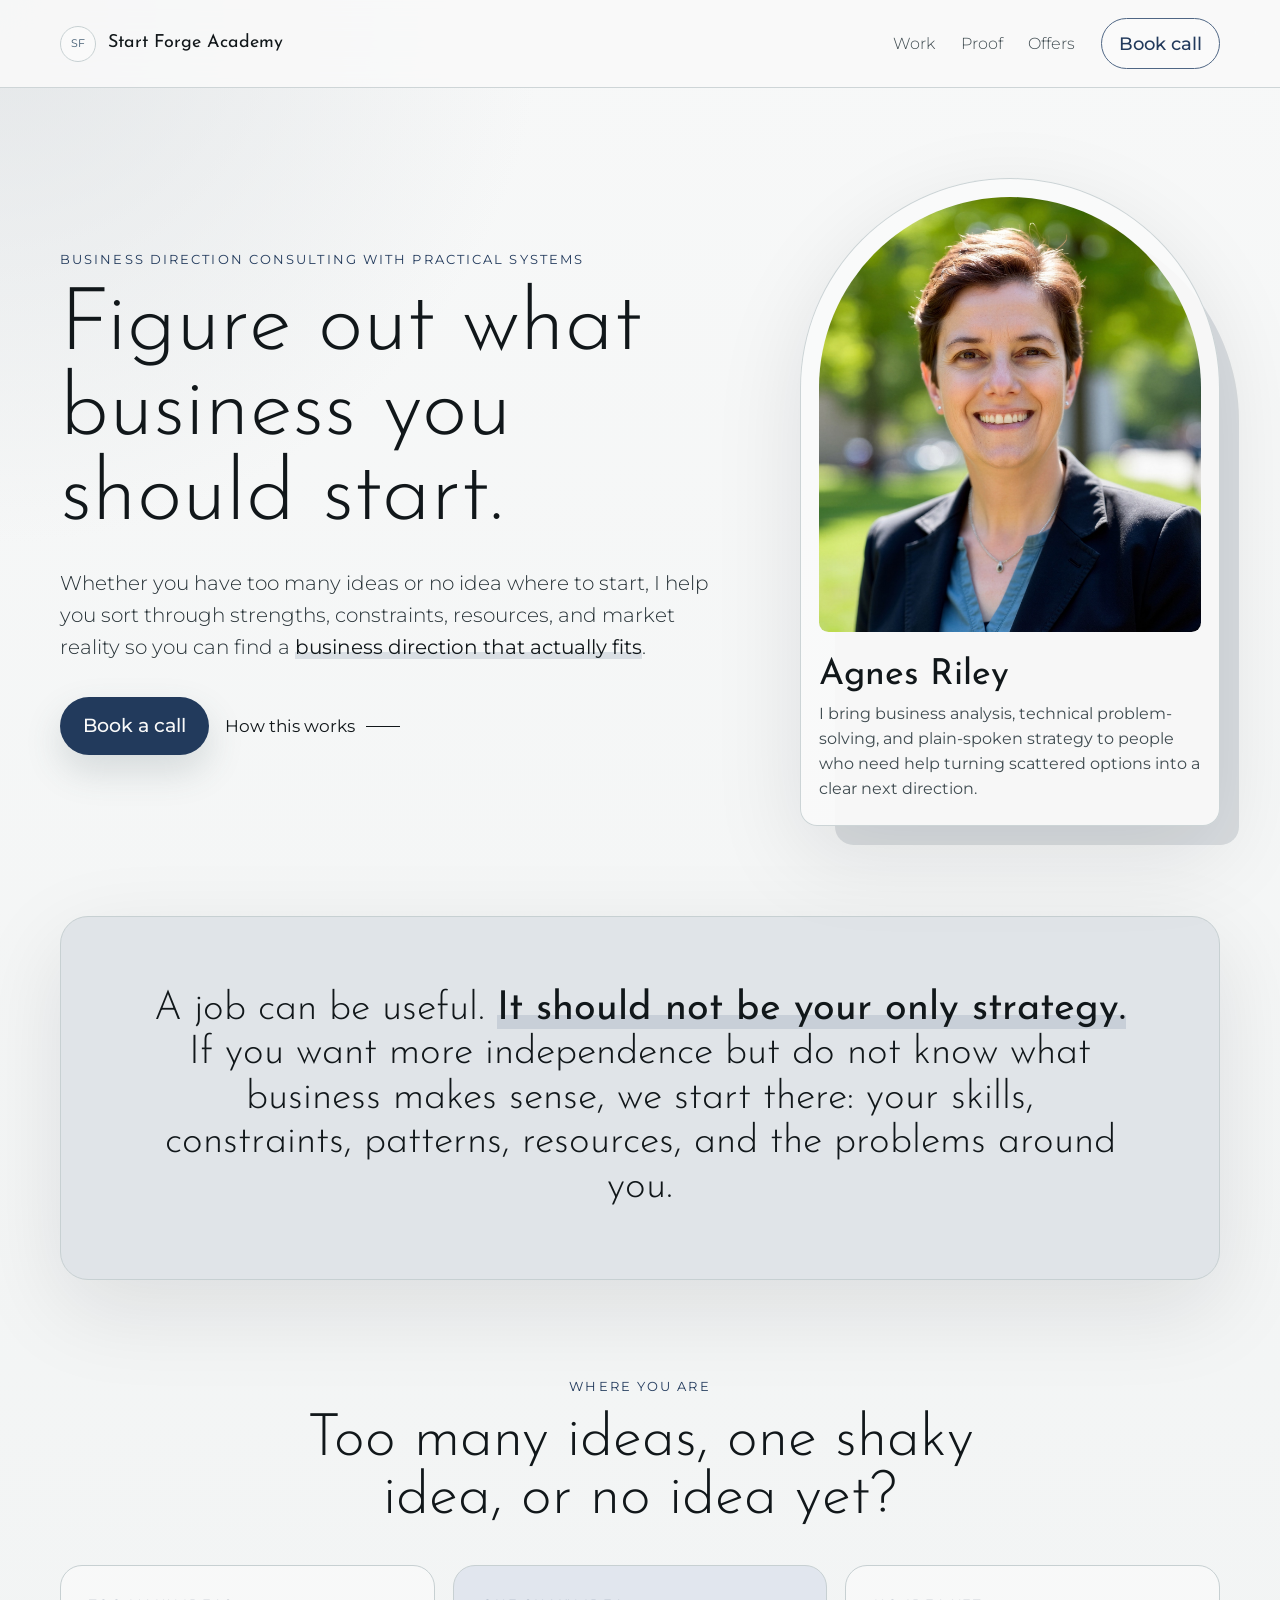
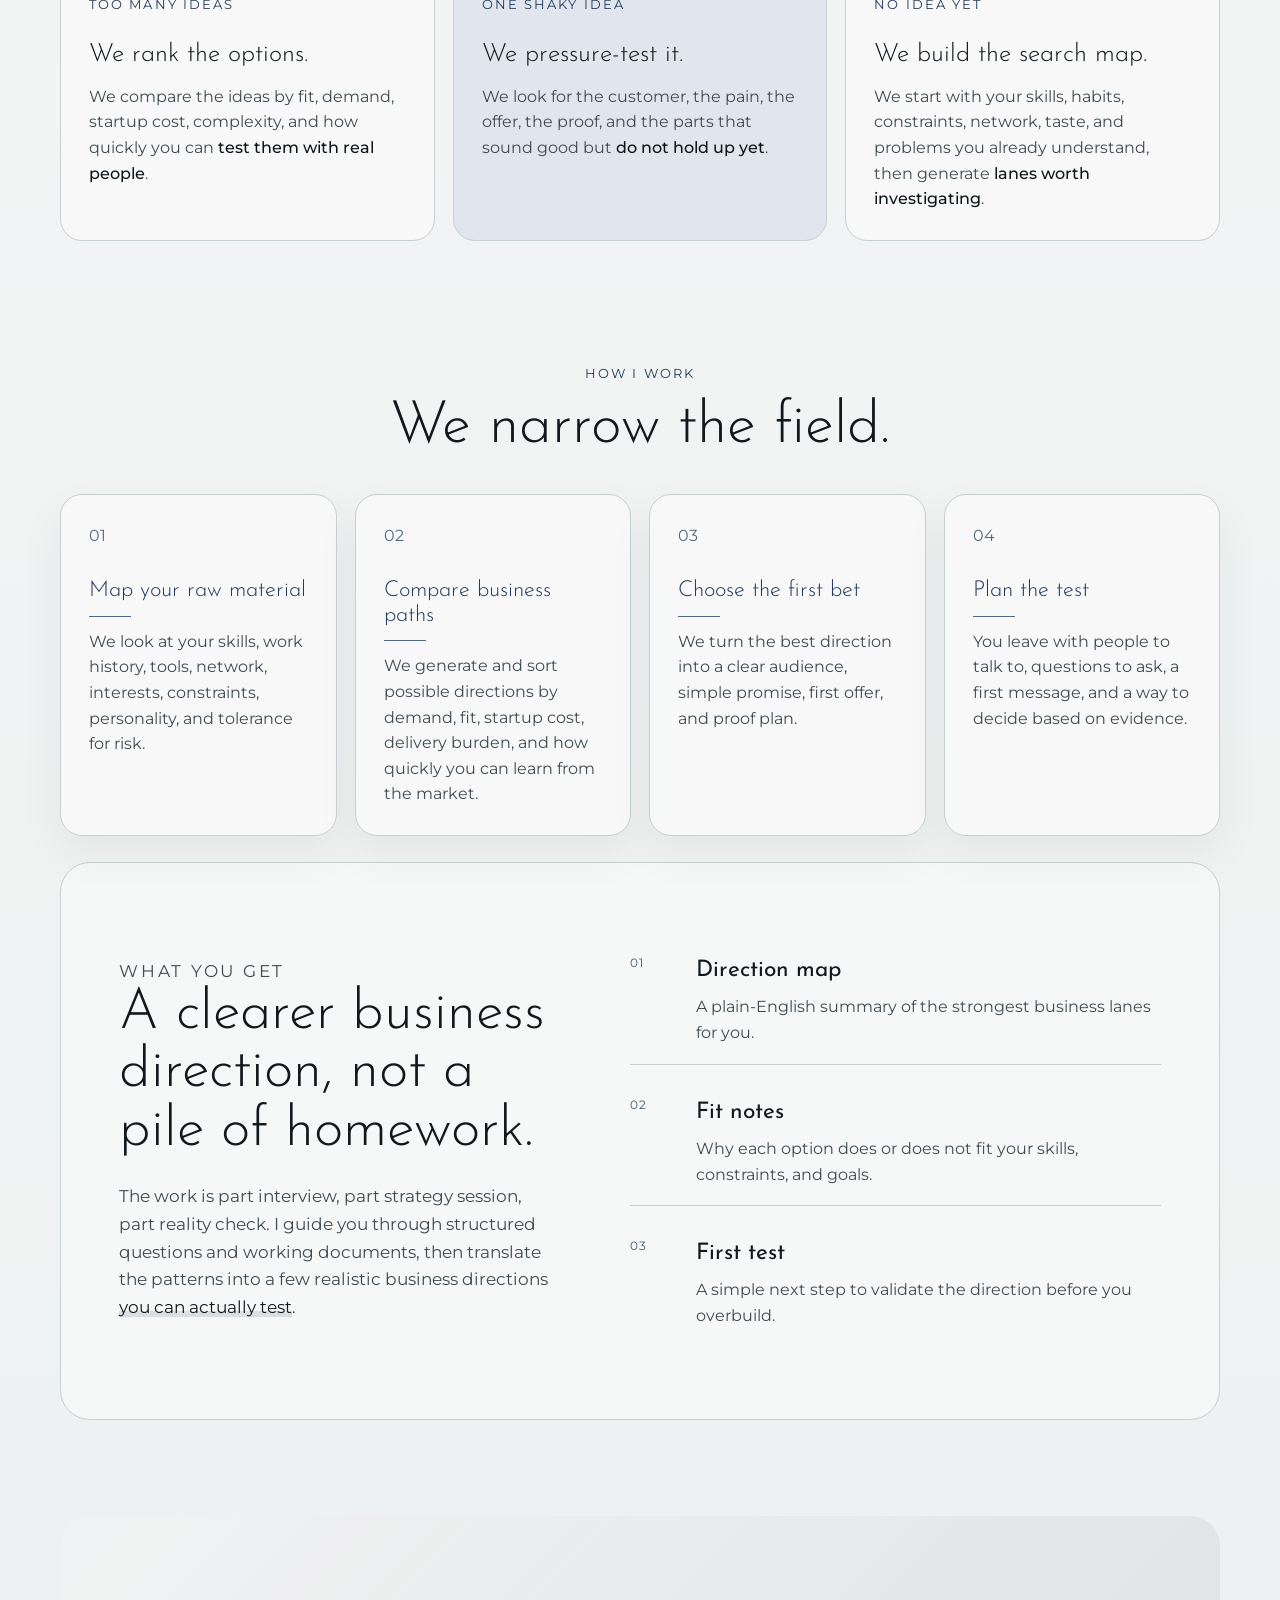
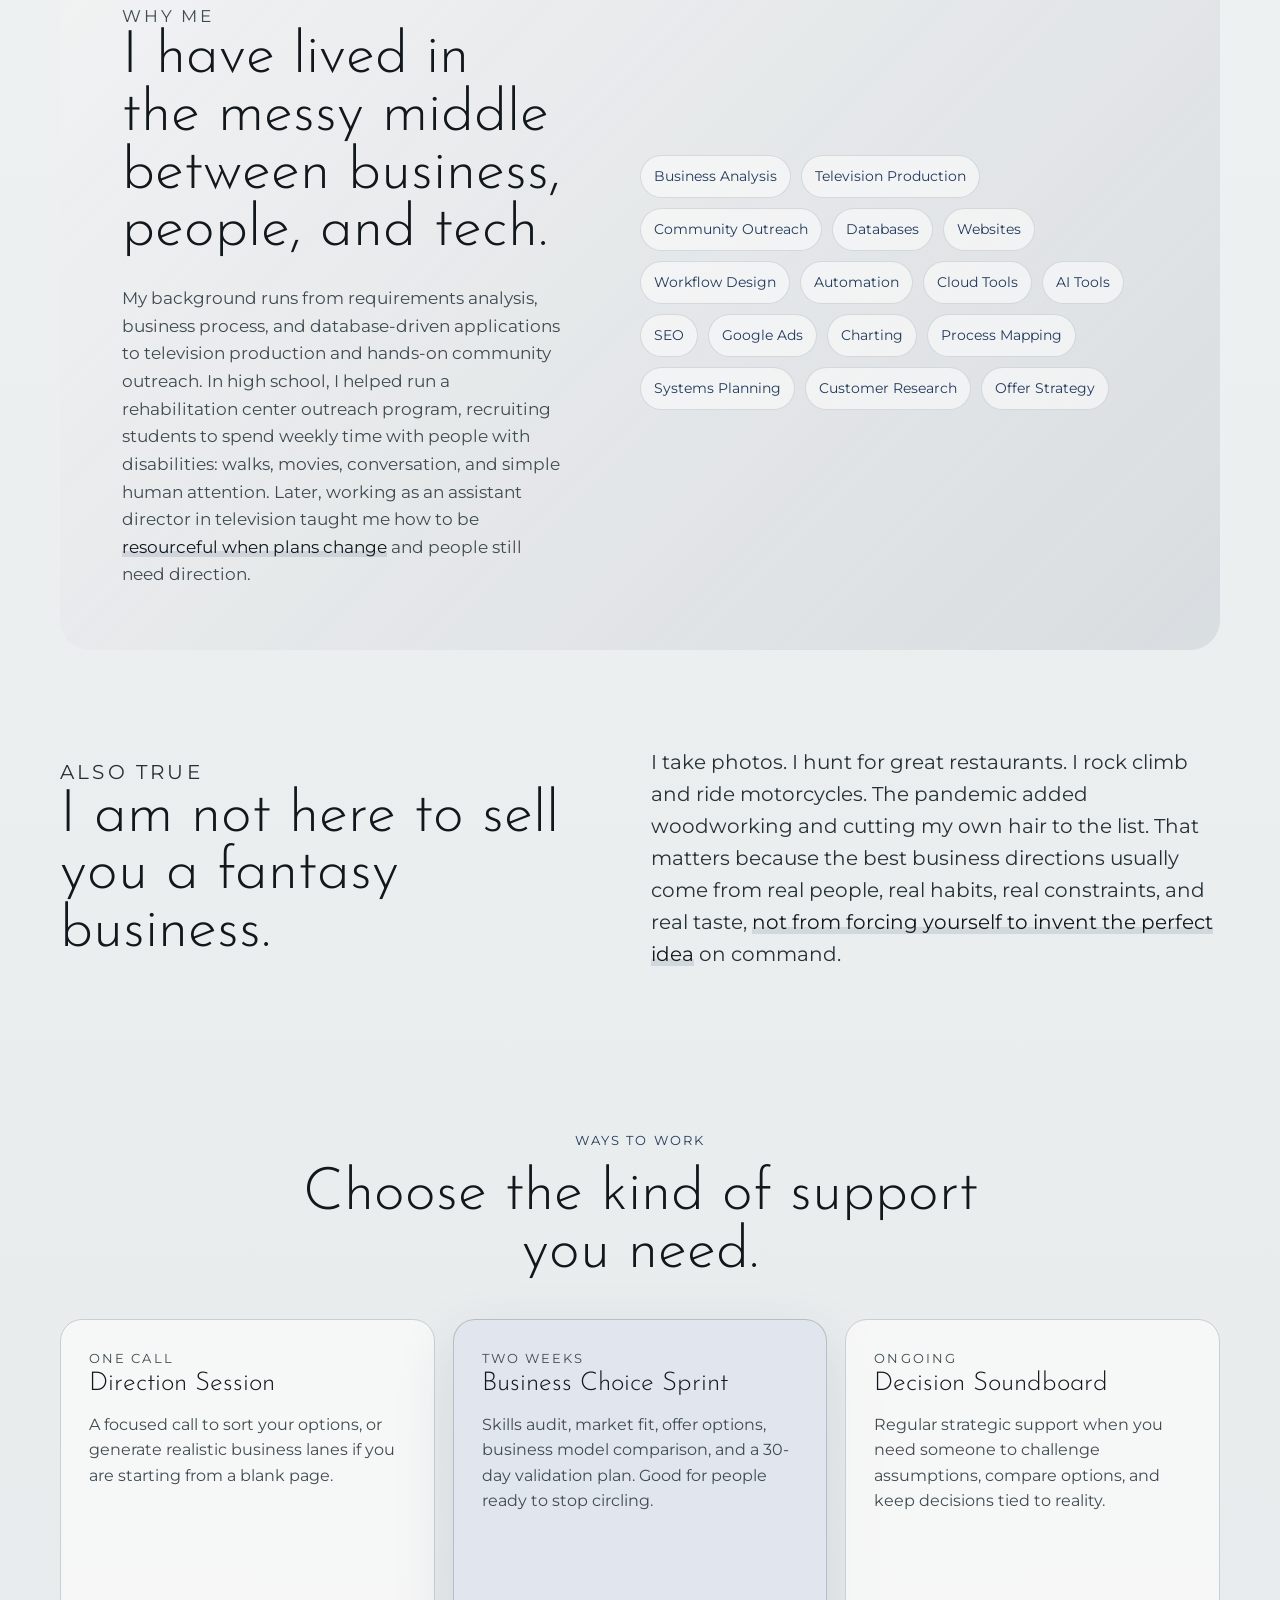
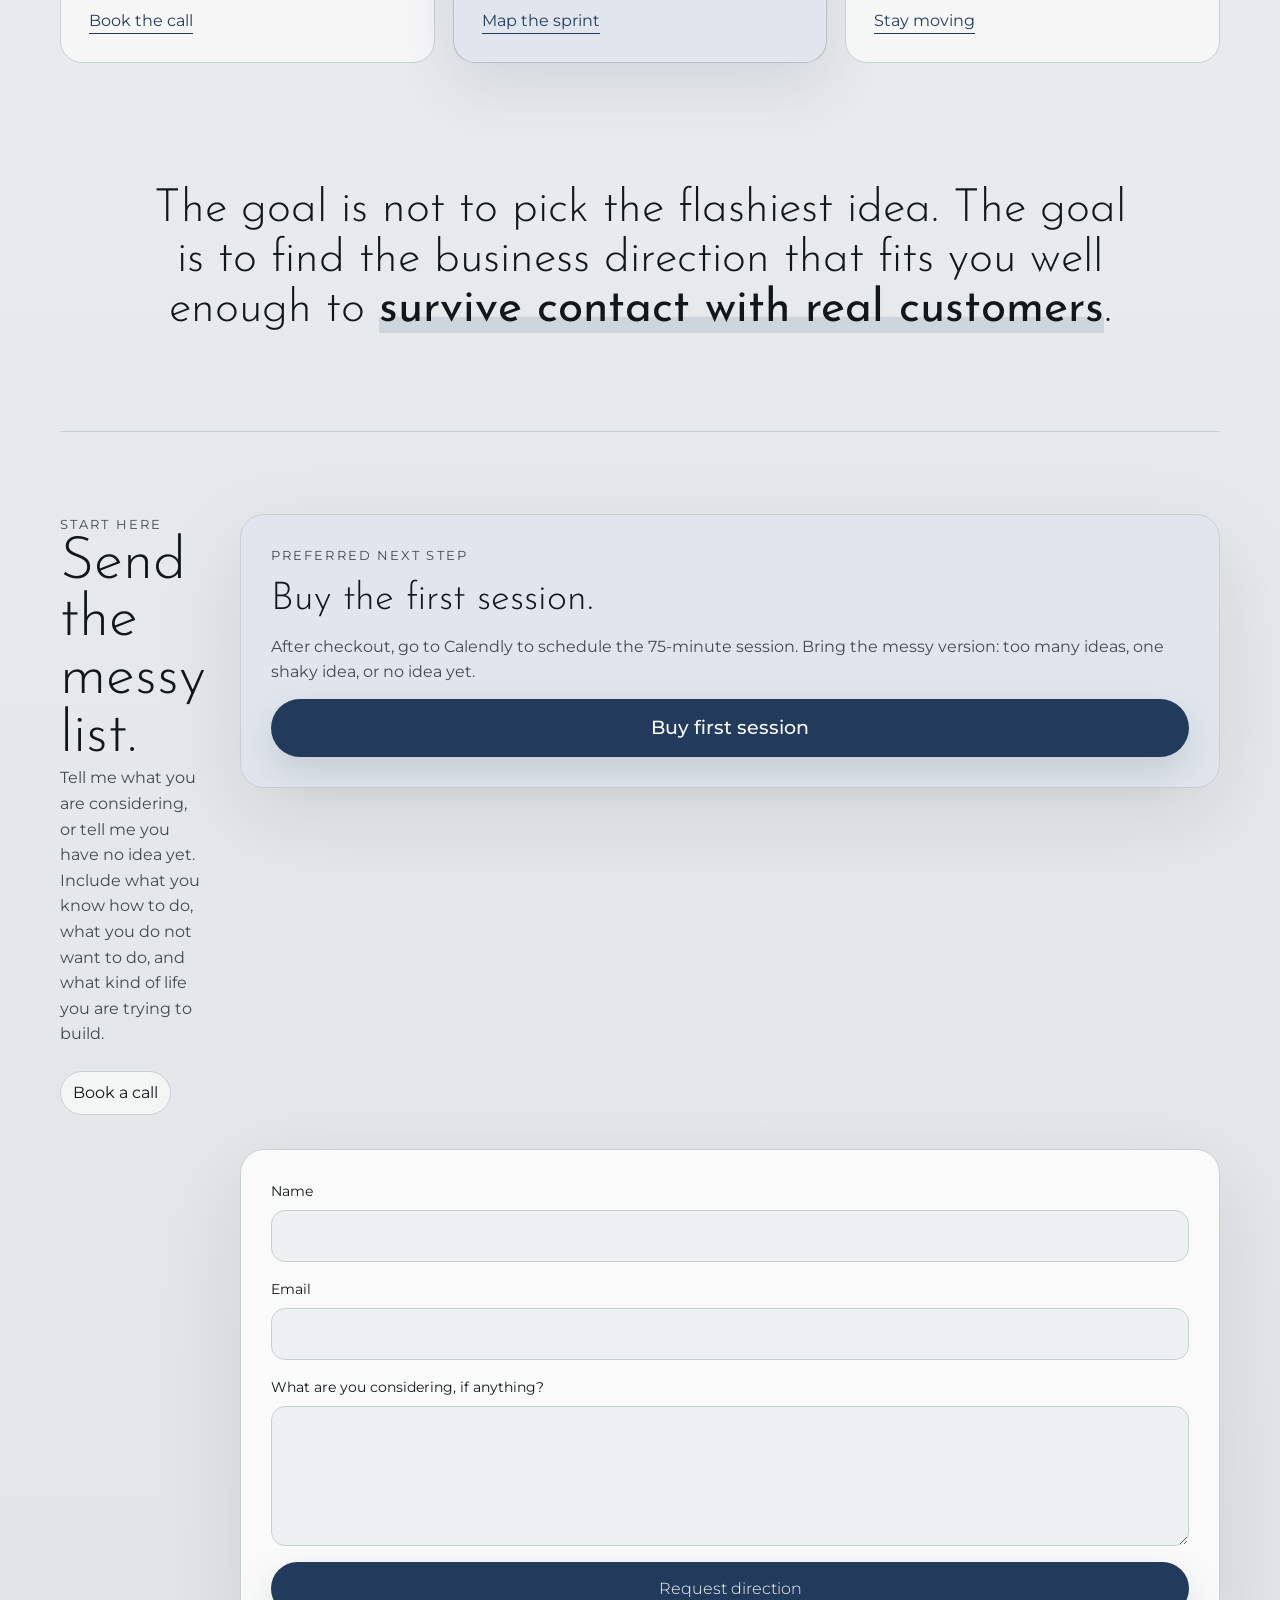
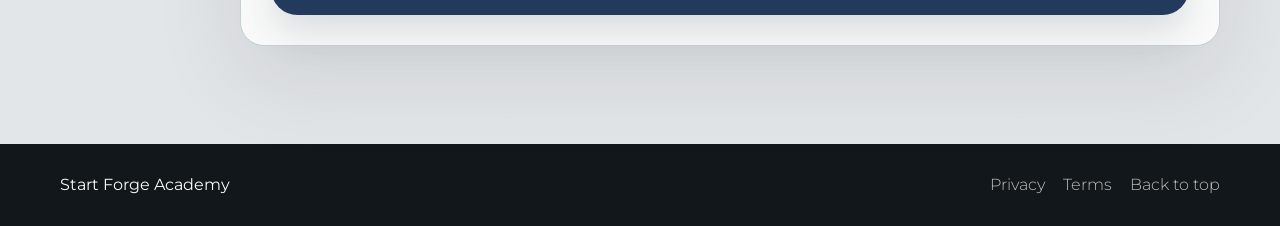
==== commit 125c5e89: "fix: route book calls to first session checkout" ====
--- a/index.html
+++ b/index.html
@@ -3,11 +3,41 @@
   <head>
     <meta charset="utf-8">
     <meta name="viewport" content="width=device-width, initial-scale=1">
-    <title>Start Forge Academy | Business Direction Consulting</title>
+    <title>Start Forge Academy | Figure Out What Business to Start</title>
     <meta
       name="description"
-      content="Start Forge Academy helps people find or choose a business direction using their skills, resources, personality, and market reality."
+      content="Business direction consulting for people with too many ideas, one shaky idea, or no idea yet. Work with Agnes Riley to choose a realistic business direction."
     >
+    <link rel="canonical" href="https://startforge.academy/">
+    <meta name="robots" content="index,follow">
+    <meta name="theme-color" content="#223a5c">
+    <meta property="og:site_name" content="Start Forge Academy">
+    <meta property="og:type" content="website">
+    <meta property="og:locale" content="en_US">
+    <meta property="og:url" content="https://startforge.academy/">
+    <meta property="og:title" content="Start Forge Academy | Figure Out What Business to Start">
+    <meta
+      property="og:description"
+      content="Business direction consulting for people with too many ideas, one shaky idea, or no idea yet."
+    >
+    <meta property="og:image" content="https://startforge.academy/assets/og-start-forge.png">
+    <meta property="og:image:secure_url" content="https://startforge.academy/assets/og-start-forge.png">
+    <meta property="og:image:type" content="image/png">
+    <meta property="og:image:width" content="1200">
+    <meta property="og:image:height" content="630">
+    <meta property="og:image:alt" content="Start Forge Academy business direction consulting with Agnes Riley">
+    <meta name="twitter:card" content="summary_large_image">
+    <meta name="twitter:title" content="Start Forge Academy | Figure Out What Business to Start">
+    <meta
+      name="twitter:description"
+      content="Business direction consulting for people with too many ideas, one shaky idea, or no idea yet."
+    >
+    <meta name="twitter:image" content="https://startforge.academy/assets/og-start-forge.png">
+    <link rel="icon" href="/favicon.ico" sizes="any">
+    <link rel="icon" href="/assets/favicon.svg" type="image/svg+xml">
+    <link rel="icon" href="/assets/favicon-32.png" type="image/png" sizes="32x32">
+    <link rel="apple-touch-icon" href="/assets/favicon-180.png">
+    <link rel="manifest" href="/site.webmanifest">
     <link rel="preconnect" href="https://fonts.googleapis.com">
     <link rel="preconnect" href="https://fonts.gstatic.com" crossorigin>
     <link
@@ -16,6 +46,31 @@
     >
     <link rel="preload" href="assets/agnes-riley.jpg" as="image">
     <link rel="stylesheet" href="styles.css">
+    <script type="application/ld+json">
+      {
+        "@context": "https://schema.org",
+        "@type": "ProfessionalService",
+        "name": "Start Forge Academy",
+        "url": "https://startforge.academy/",
+        "image": "https://startforge.academy/assets/og-start-forge.png",
+        "description": "Business direction consulting for people deciding what business to start.",
+        "founder": {
+          "@type": "Person",
+          "name": "Agnes Riley"
+        },
+        "areaServed": {
+          "@type": "Country",
+          "name": "United States"
+        },
+        "serviceType": [
+          "Business direction consulting",
+          "Business idea evaluation",
+          "Offer strategy",
+          "Business validation planning"
+        ],
+        "priceRange": "$$"
+      }
+    </script>
   </head>
   <body>
     <header class="site-header" aria-label="Primary navigation">
@@ -27,7 +82,7 @@
         <a href="#work">Work</a>
         <a href="#proof">Proof</a>
         <a href="#offers">Offers</a>
-        <a class="nav-cta" href="https://calendly.com/agnesriley" target="_blank" rel="noopener">Book call</a>
+        <a class="nav-cta" href="https://buy.stripe.com/eVqcMY9096f96THfgBgIo00" target="_blank" rel="noopener">Book call</a>
       </nav>
     </header>
 
@@ -42,7 +97,7 @@
             <strong>business direction that actually fits</strong>.
           </p>
           <div class="hero-actions" aria-label="Primary actions">
-            <a class="button button-primary" href="https://calendly.com/agnesriley" target="_blank" rel="noopener">Book a call</a>
+            <a class="button button-primary" href="https://buy.stripe.com/eVqcMY9096f96THfgBgIo00" target="_blank" rel="noopener">Book a call</a>
             <a class="text-action" href="#work">How this works</a>
           </div>
         </div>
@@ -268,18 +323,18 @@
             build.
           </p>
           <div class="social-links" aria-label="Agnes Riley links">
-            <a href="https://calendly.com/agnesriley" target="_blank" rel="noopener">Book a call</a>
+            <a href="https://buy.stripe.com/eVqcMY9096f96THfgBgIo00" target="_blank" rel="noopener">Book a call</a>
           </div>
         </div>
         <div class="booking-panel">
           <p class="booking-label">Preferred next step</p>
-          <h3>Book a direction call.</h3>
-          <p>
-            Schedule a time on Calendly and bring the messy version: too many ideas, one shaky
-            idea, or no idea yet.
-          </p>
-          <a class="button button-primary" href="https://calendly.com/agnesriley" target="_blank" rel="noopener">
-            Open Calendly
+          <h3>Buy the first session.</h3>
+          <p>
+            After checkout, go to Calendly to schedule the 75-minute session. Bring the messy
+            version: too many ideas, one shaky idea, or no idea yet.
+          </p>
+          <a class="button button-primary" href="https://buy.stripe.com/eVqcMY9096f96THfgBgIo00" target="_blank" rel="noopener">
+            Buy first session
           </a>
         </div>
         <form class="contact-form" action="mailto:hello@startforge.academy" method="post" enctype="text/plain">
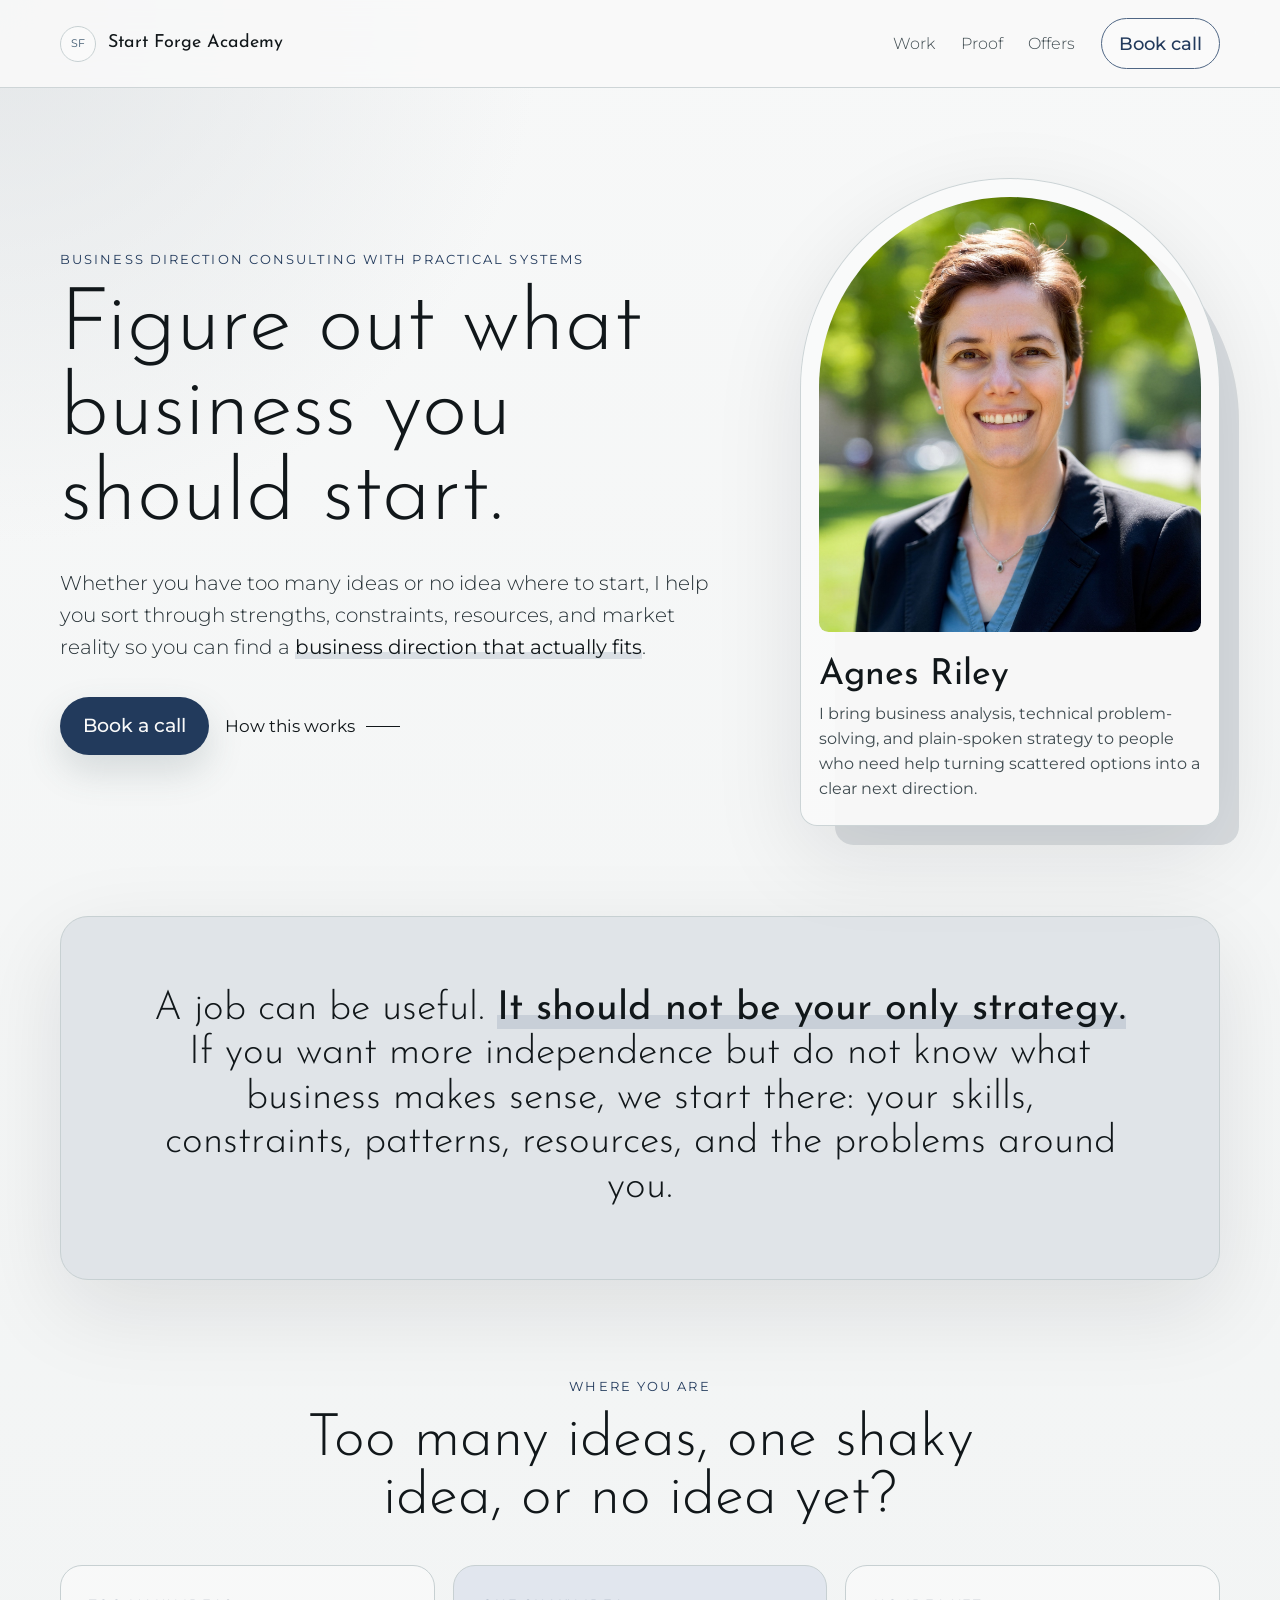
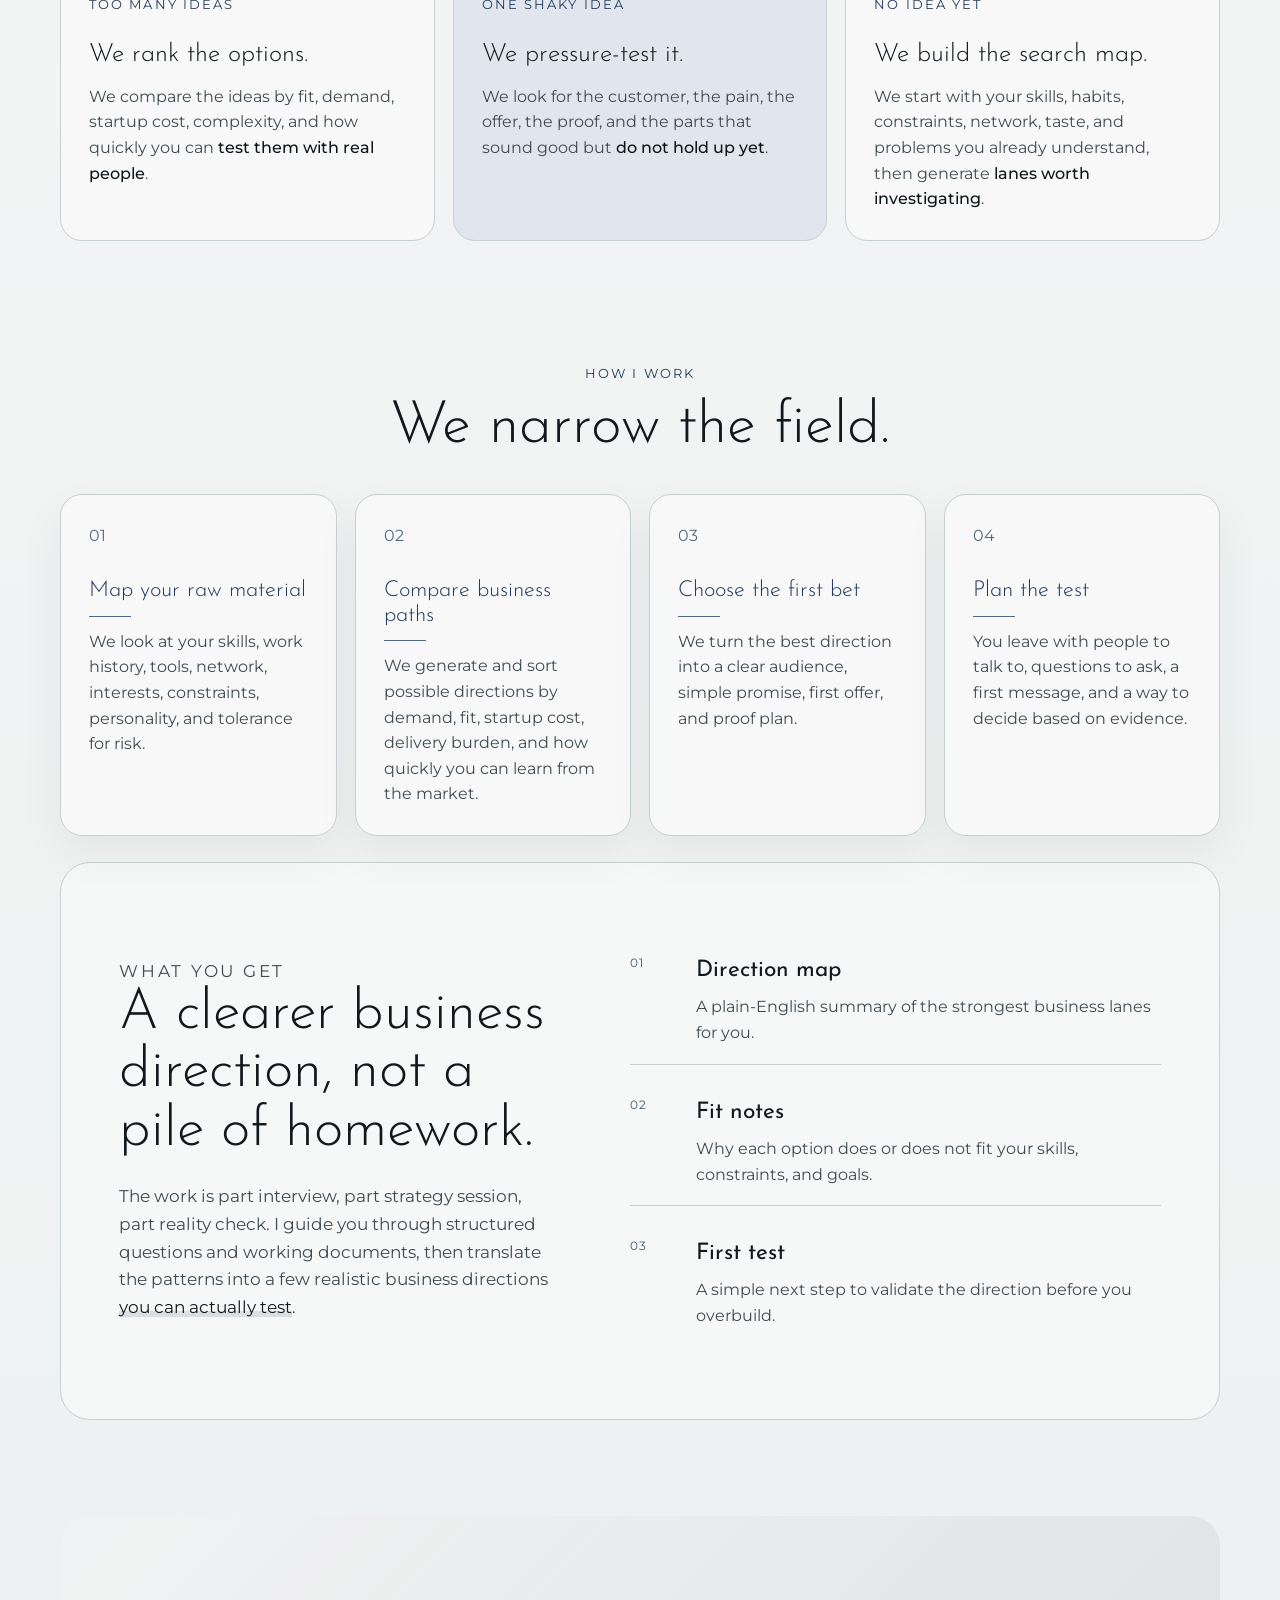
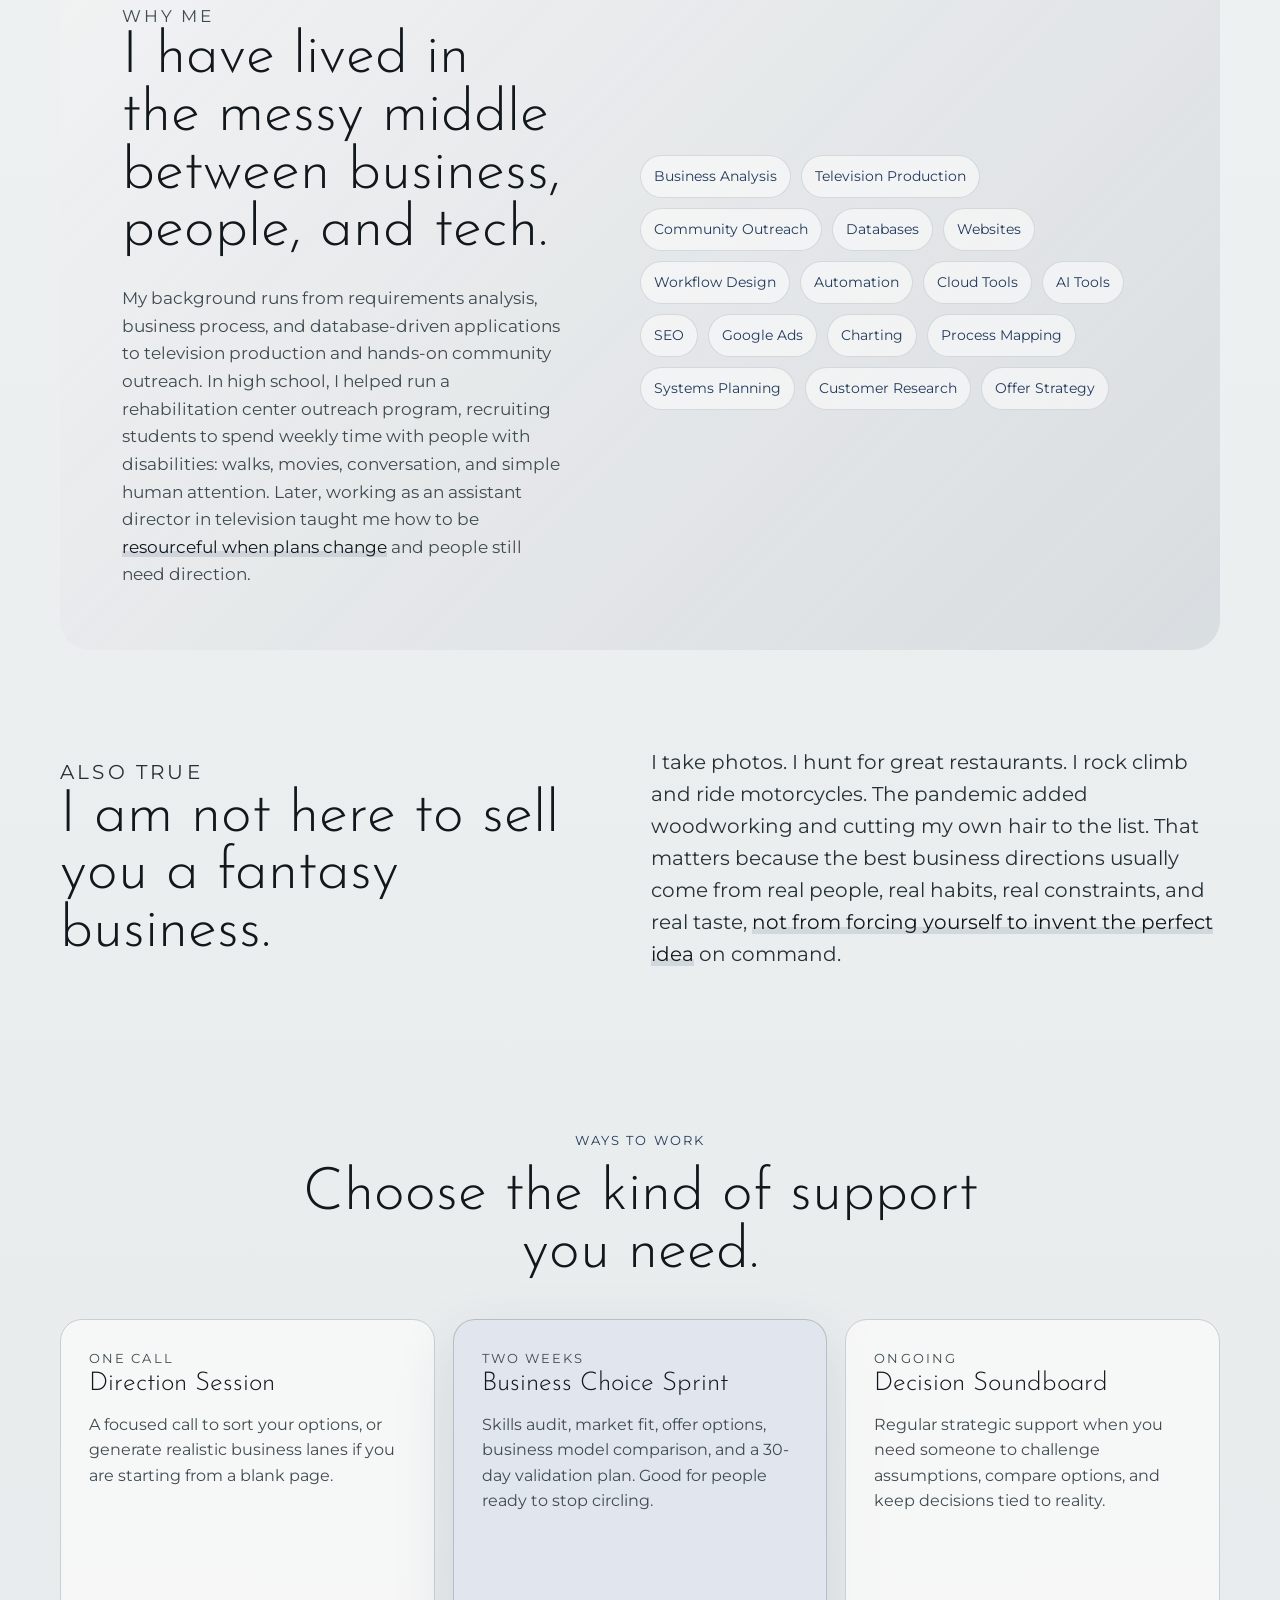
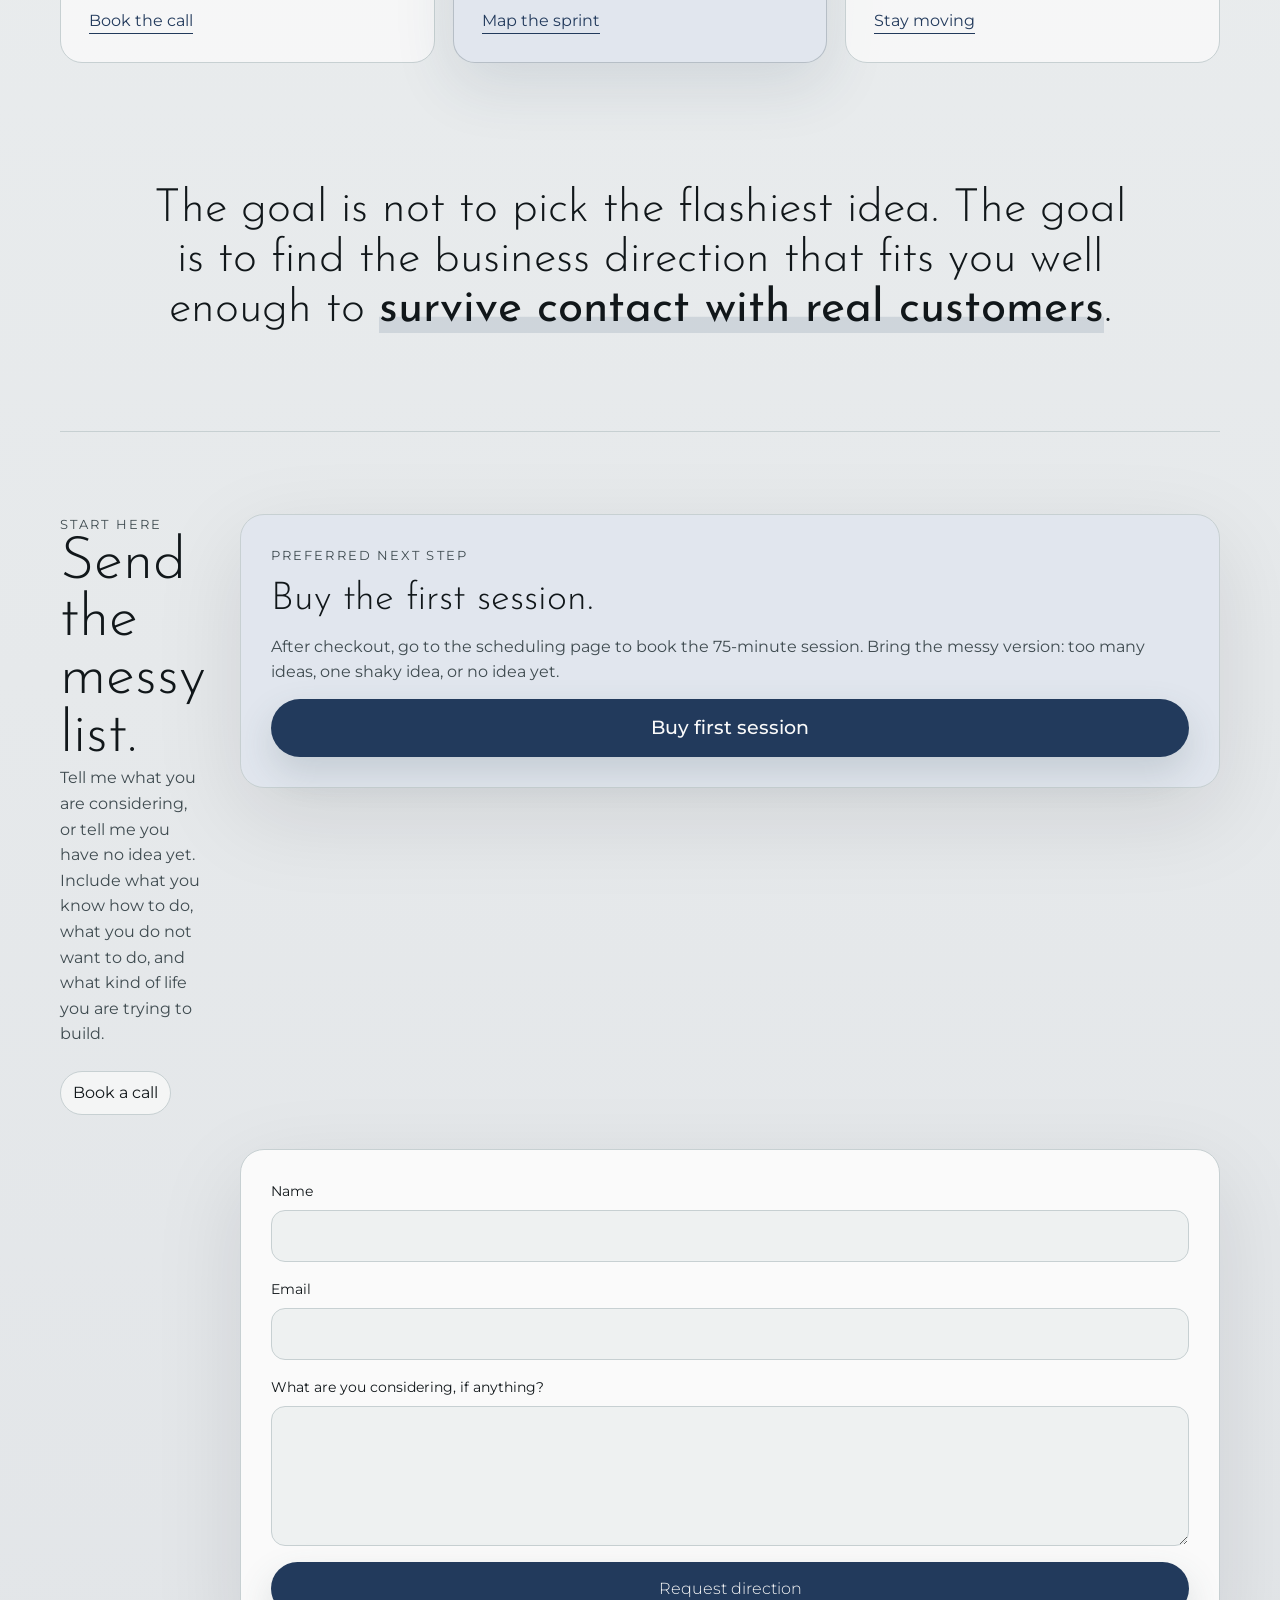
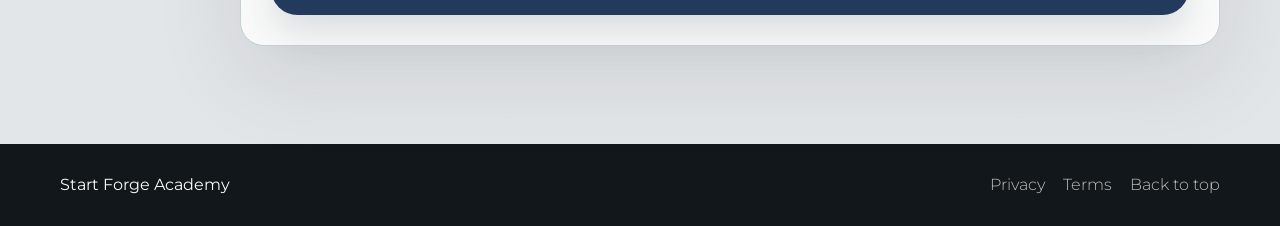
==== commit c1e7a1a2: "fix: replace calendly scheduling copy" ====
--- a/index.html
+++ b/index.html
@@ -330,8 +330,8 @@
           <p class="booking-label">Preferred next step</p>
           <h3>Buy the first session.</h3>
           <p>
-            After checkout, go to Calendly to schedule the 75-minute session. Bring the messy
-            version: too many ideas, one shaky idea, or no idea yet.
+            After checkout, go to the scheduling page to book the 75-minute session. Bring the
+            messy version: too many ideas, one shaky idea, or no idea yet.
           </p>
           <a class="button button-primary" href="https://buy.stripe.com/eVqcMY9096f96THfgBgIo00" target="_blank" rel="noopener">
             Buy first session
